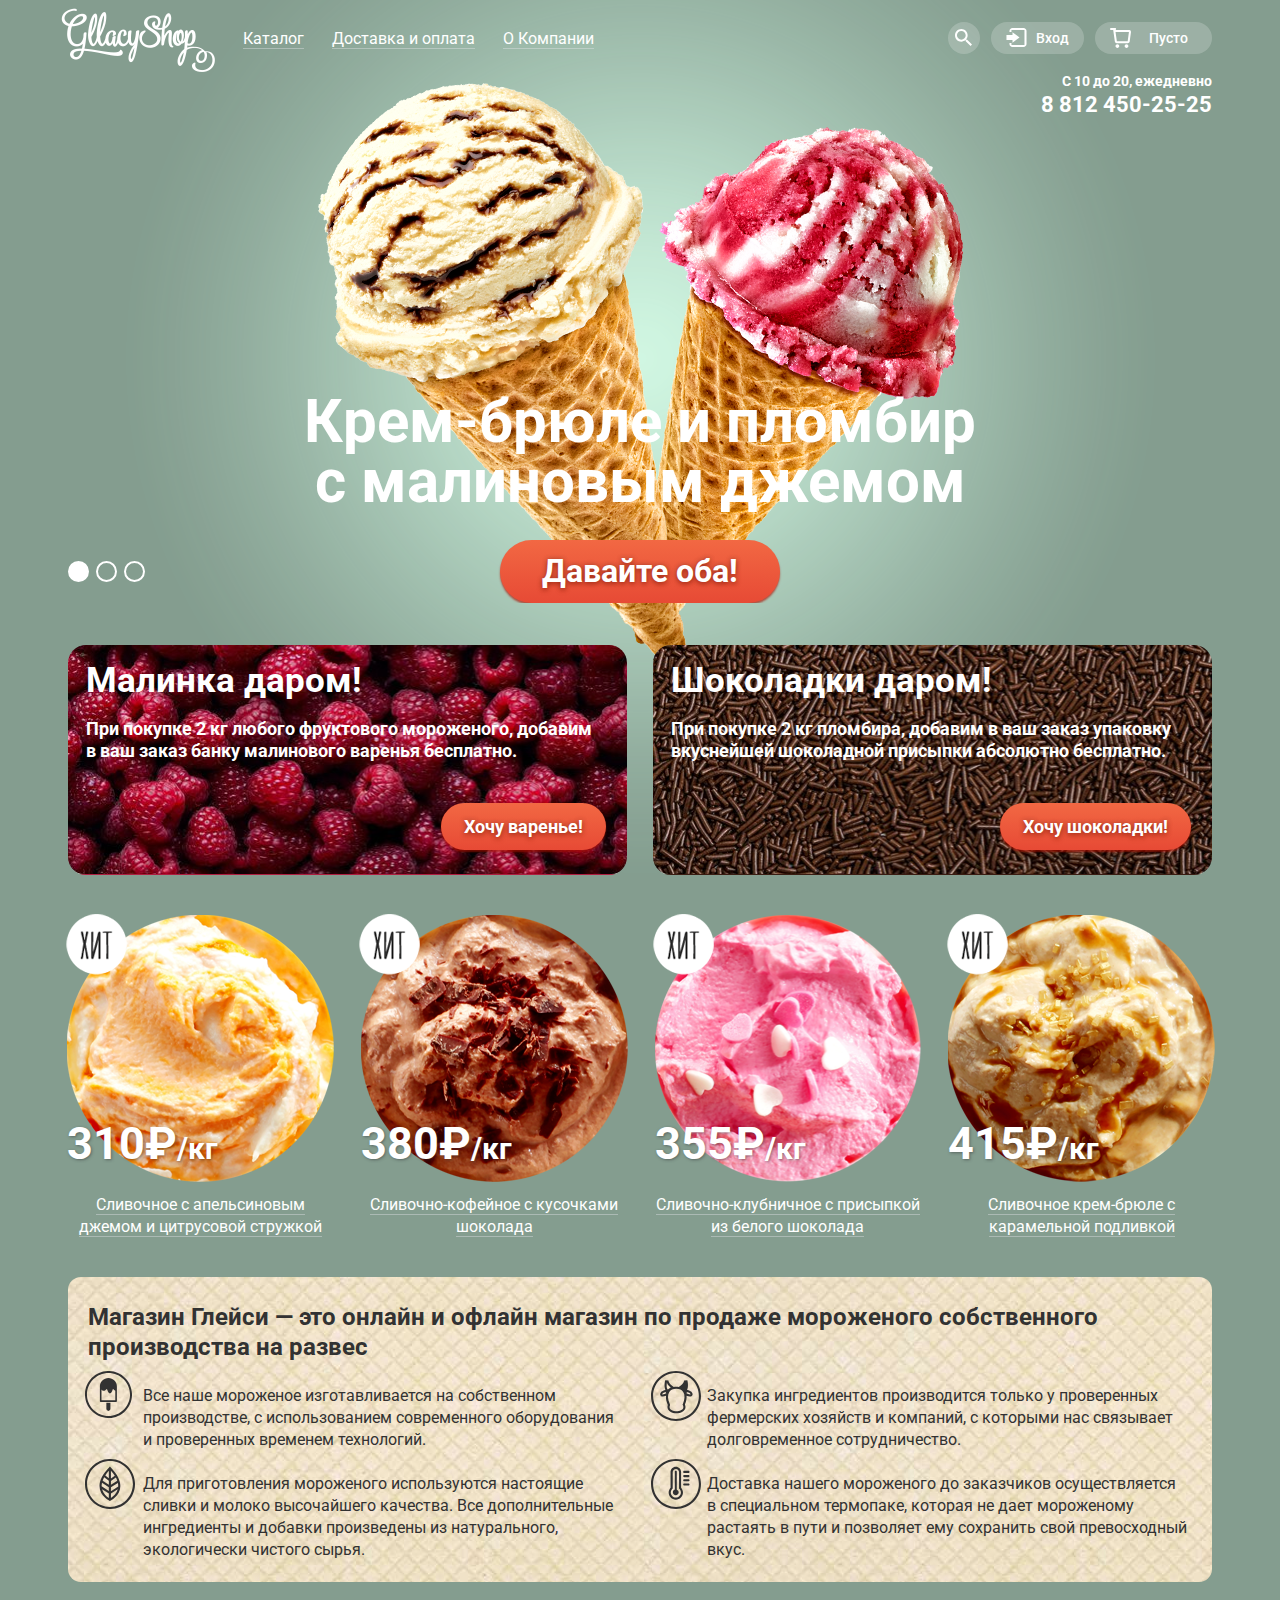
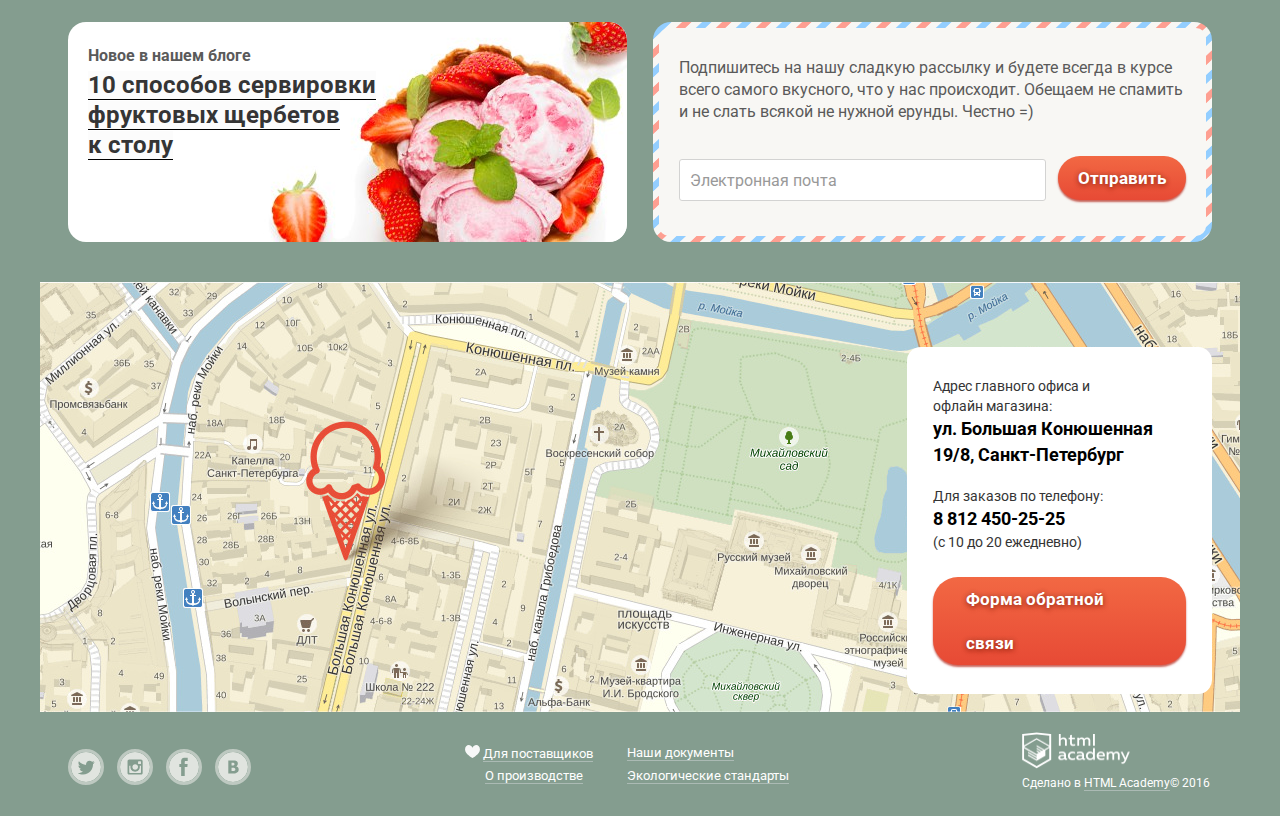
==== index.html @ 95754723 "commit1" ====
<!DOCTYPE html>

<html lang="ru">
  <head>
    <meta charset="utf-8">
    <title>Глейси: Главная</title>
    <link href="https://fonts.googleapis.com/css?family=Roboto:400,700,500&subset=latin,cyrillic" rel="stylesheet" type="text/css">
    <link href="css/normalize.css" rel="stylesheet">
    <link href="css/style.min.css" rel="stylesheet">
  </head>


  <body>

    <svg style="display: none;" width="0" height="0" version="1.1" xmlns="http://www.w3.org/2000/svg" xmlns:xlink="http://www.w3.org/1999/xlink">

      <defs>

        <symbol id="icon-search" viewBox="0 0 1024 1024">
          <title>icon-search</title>
          <path fill="currentColor" class="path1 fill-color3" d="M732.41 644.111h-46.512l-16.199-16.015c57.128-66.516 91.858-152.79 91.858-247.287 0-210.102-170.523-380.38-380.809-380.38-210.347 0-380.809 170.278-380.809 380.38 0 210.040 170.462 380.318 380.809 380.318 94.619 0 180.955-34.608 247.532-91.674l16.138 16.077v46.328l292.878 292.081 87.317-87.256-292.203-292.571zM380.748 644.111c-145.611 0-263.67-117.875-263.67-263.302 0-145.488 118.059-263.363 263.67-263.363s263.609 117.875 263.609 263.363c0 145.427-117.998 263.302-263.609 263.302z"></path>
        </symbol>

        <symbol id="icon-login" viewBox="0 0 1081 1024">
          <title>icon-login</title>
          <path fill="currentColor" class="path1 fill-color3" d="M919.39 1023.245h-596.022c-89.304 0-161.684-72.435-161.684-161.738v-53.086h107.789v107.789h700.632v-808.421h-700.632v106.119h-107.789v-51.739c0-89.304 72.381-161.684 161.684-161.684h596.022c89.304 0 161.684 72.381 161.684 161.684v699.338c0 89.304-72.381 161.738-161.684 161.738zM324.662 224.094l378.718 285.642-378.718 285.642v-147.833h-324.931v-275.618h324.931v-147.833z"></path>
        </symbol>

        <symbol id="icon-basket" viewBox="0 0 1071 1024">
          <title>icon-basket</title>
          <path fill="currentColor" class="path1 fill-color3" d="M1068.504 229.996l-62.523 462.797c-9.555 47.879-53.176 84.905-97.732 84.905h-564.994c-44.608 0-88.073-37.026-97.576-84.905l-76.285-534.2c-7.582-38.012-8.153-50.683-7.114-54.786h-110.35c-28.717 0-51.93-23.213-51.93-51.93 0-28.665 23.213-51.93 51.93-51.93h207.718c28.665 0 51.93 23.264 51.93 51.93 0 26.796-20.564 48.087-46.633 50.891h725.197c57.382 0 92.071 58.732 78.362 127.228zM281.355 204.966l68.184 467.367h554.193c-0.26 0-0.208-0.156 0.208-0.727l61.589-456.357c0 0 1.454-10.282 1.61-10.282h-685.782zM376.282 828.537c53.747 0 97.316 43.621 97.316 97.368s-43.569 97.316-97.316 97.316c-53.799 0-97.368-43.569-97.368-97.316s43.569-97.368 97.368-97.368zM843.648 828.537c53.747 0 97.316 43.621 97.316 97.368s-43.569 97.316-97.316 97.316c-53.799 0-97.368-43.569-97.368-97.316s43.569-97.368 97.368-97.368z"></path>
        </symbol>

        <symbol id="icon-basket-filled" viewBox="0 0 1512 1024">
          <title>icon-basket-filled</title>
          <path fill="currentColor" class="path1 fill-color1" d="M0 0h1511.024l-137.366 1024-1261.268-12.488-112.39-1011.512z"></path>
        </symbol>

        <symbol id="icon-icecream" viewBox="0 0 1024 1024">
          <title>icon-icecream</title>
          <path class="path1" d="M511.935 1024.238c-282.908 0-512.238-229.352-512.238-512.259s229.33-512.238 512.238-512.238c282.908 0 512.259 229.33 512.259 512.238s-229.352 512.259-512.259 512.259zM511.935 42.966c-258.615 0-469.013 210.398-469.013 469.013 0 258.637 210.398 469.034 469.013 469.034s469.034-210.398 469.034-469.034c0-258.615-210.419-469.013-469.034-469.013zM677.422 674.072h-335.685c-9.661 0-17.485-7.824-17.485-17.485v-317.25c0-49.514 19.257-96.068 54.269-131.058 35.012-35.012 81.544-54.291 131.058-54.291 49.493 0 96.046 19.278 131.058 54.291 34.991 34.991 54.269 81.544 54.269 131.058v317.25c0 9.661-7.824 17.485-17.485 17.485zM659.938 428.77c-13.702-4.625-22.304-14.178-29.069-21.699-7.997-8.861-11.908-12.816-20.445-12.859-0.497 0.303-2.961 1.988-6.678 9.229-3.739 7.262-7.197 17.031-10.547 26.497-4.409 12.427-8.969 25.265-15.064 35.617-9.185 15.518-20.943 23.385-34.991 23.385s-25.805-7.867-34.991-23.385c-6.095-10.352-10.655-23.19-15.064-35.617-3.35-9.466-6.808-19.235-10.547-26.497-3.717-7.219-6.16-8.926-6.678-9.229-8.537 0.043-12.449 3.998-20.424 12.859-9.293 10.309-22.002 24.444-46.575 24.444s-37.282-14.135-46.575-24.444c-1.102-1.232-2.118-2.334-3.069-3.372v235.403h300.716v-210.333zM553.863 824.538c0 24.465-19.819 44.284-44.284 44.284s-44.284-19.819-44.284-44.284v-133.219h88.568v133.219z"></path>
        </symbol>

        <symbol id="icon-thermometer" viewBox="0 0 1025 1024">
          <title>icon-thermometer</title>
          <path class="path1" d="M512.519 1024.238c-282.908 0-512.238-229.352-512.238-512.259s229.33-512.238 512.238-512.238c282.886 0 512.259 229.33 512.259 512.238s-229.373 512.259-512.259 512.259zM512.519 42.966c-258.615 0-469.013 210.398-469.013 469.013 0 258.637 210.398 469.034 469.013 469.034s469.034-210.398 469.034-469.034c0-258.615-210.419-469.013-469.034-469.013zM767.914 544.419h-86.45c-11.93 0-21.612-9.682-21.612-21.634 0-11.93 9.682-21.612 21.612-21.612h86.45c11.93 0 21.612 9.682 21.612 21.612 0 11.952-9.682 21.634-21.612 21.634zM767.914 457.947h-86.45c-11.93 0-21.612-9.661-21.612-21.612 0-11.93 9.682-21.612 21.612-21.612h86.45c11.93 0 21.612 9.682 21.612 21.612 0 11.952-9.682 21.612-21.612 21.612zM767.914 371.497h-86.45c-11.93 0-21.612-9.661-21.612-21.612 0-11.93 9.682-21.591 21.612-21.591h86.45c11.93 0 21.612 9.661 21.612 21.591 0 11.952-9.682 21.612-21.612 21.612zM767.914 285.047h-86.45c-11.93 0-21.612-9.661-21.612-21.591 0-11.952 9.682-21.634 21.612-21.634h86.45c11.93 0 21.612 9.682 21.612 21.634 0 11.93-9.682 21.591-21.612 21.591zM509.061 832.578c-81.047 0-147.462-65.68-147.462-146.403 0-34.969 17.765-70.932 39.378-99.482v-320.751c0-58.98 48.498-106.96 108.062-106.96 59.586 0 108.062 47.98 108.062 106.96v322.264c21.612 27.75 38.427 62.525 38.427 97.969 0 80.723-65.443 146.403-146.468 146.403zM574.871 605.885v-339.943c0-35.12-29.696-63.735-64.837-63.735s-64.837 28.615-64.837 63.735v338.56c-21.612 19.105-39.875 49.082-39.875 81.674 0 56.906 46.877 103.178 103.74 103.178 56.906 0 103.718-46.272 103.718-103.178 0-31.986-16.296-61.099-37.908-80.29zM507.591 743.081c-33.11 0-59.953-26.843-59.953-59.953 0-26.259 16.987-48.326 40.48-56.43v-363.781c0-11.325 9.185-20.51 20.51-20.51s20.51 9.185 20.51 20.51v364.408c22.434 8.688 38.405 30.322 38.405 55.803 0 33.11-26.843 59.953-59.953 59.953z"></path>
        </symbol>

        <symbol id="icon-leaf" viewBox="0 0 1024 1024">
          <title>icon-leaf</title>
          <path class="path1" d="M511.935 1024.238c-282.908 0-512.238-229.352-512.238-512.259s229.33-512.238 512.238-512.238c282.908 0 512.259 229.33 512.259 512.238s-229.352 512.259-512.259 512.259zM511.935 42.966c-258.615 0-469.013 210.398-469.013 469.013 0 258.637 210.398 469.034 469.013 469.034s469.034-210.398 469.034-469.034c0-258.615-210.419-469.013-469.034-469.013zM510.595 860.501c0 0-480.662-220.188 0-707.809 480.662 487.621 0 707.809 0 707.809zM488.075 241.347c-28.183 32.57-52.41 64.427-72.532 95.506l72.532 56.798v-152.303zM488.075 446.644l-95.095-73.029c-13.227 23.882-23.406 47.158-31.641 70.046l126.736 81.566v-78.583zM488.075 576.643l-139.444-89.757c-5.511 24.271-8.71 48.066-8.234 71.105l147.678 96.91v-78.259zM488.075 706.318l-138.687-89.281c23.903 89.541 93.301 149.688 138.687 180.162v-90.881zM531.3 239.25v160.278l78.453-56.149c-21.353-33.802-47.504-68.512-78.453-104.129zM631.668 380.553l-99.915 68.771-0.454 79.534 129.264-83.208c-7.543-21.288-17.009-42.966-28.896-65.097zM673.013 489.026l-141.259 89.951-0.454 79.556 148.997-95.268c0.994-24.011-1.686-48.823-7.283-74.239zM531.754 708.652l-0.454 90.016c44.759-29.544 114.676-88.979 139.703-178.627l-139.249 88.611z"></path>
        </symbol>

        <symbol id="icon-cow" viewBox="0 0 1025 1024">
          <title>icon-cow</title>
          <path class="path1" d="M845.243 501.129c9.229-13.962 10.482-31.381 3.501-47.85-17.571-41.323-77.654-59.283-102.659-65.097l-6.354-1.47c30.927-62.611 16.253-165.119 4.841-199.678l-66.091 5.49c-1.189 21.677-16.534 62.266-74.239 108.279l-36.568 25.179c-15.539-2.766-31.792-4.69-49.471-4.69-18.587 0-35.574 2.096-51.805 5.144l-34.256-23.622c-57.705-46.013-73.050-86.58-74.261-108.257l-66.069-5.49c-11.368 34.364-25.978 135.943 4.258 198.64l-2.075 0.475c-25.006 5.814-85.11 23.774-102.659 65.097-6.981 16.469-5.706 33.888 3.501 47.85 5.598 8.429 18.997 22.628 45.97 22.628 18.090 0 44.219-7.283 66.242-16.404-4.884 56.906 7.413 121.959 38.6 188.547-7.046 17.852-9.812 36.957-7.132 56.56 9.985 73.18 91.615 113.228 183.274 113.228s173.678-40.048 184.225-113.228c3.35-23.32-0.973-45.927-11.174-66.523 28.161-63.8 39.011-125.85 34.061-180.335 22.801 9.942 51.135 18.154 70.37 18.154 26.972 0 40.372-14.199 45.97-22.628zM303.439 430.305c2.55 12.125 3.199 14.696 10.223 24.919-14.696 12.125-93.733 40.523-82.884 14.956 10.871-25.546 72.661-39.875 72.661-39.875zM374.696 431.774c27.967-43.981 77.589-67.258 143.507-67.258 65.097 0 114.33 22.758 142.361 65.788 37.303 57.23 35.315 146.273-5.273 238.148l-8.17 18.522 8.991 18.154c6.721 13.529 9.099 27.405 7.132 41.172-7.543 52.324-78.626 76.162-141.454 76.162-62.655 0-133.327-23.731-140.438-75.838-1.578-11.541-0.065-23.277 4.495-34.818l6.873-17.355-7.932-16.879c-44.198-94.36-47.958-186.256-10.093-245.799zM808.956 470.18c10.871 25.568-68.166-2.831-82.884-14.977 7.046-10.223 7.694-12.773 10.244-24.919 0 0 61.769 14.329 72.64 39.897zM407.612 338.408c-29.609 12.168-51.567 35.553-65.486 42.533-27.859-29.588-23.968-103.913-15.237-150.92 3.026 54.853 80.723 108.387 80.723 108.387zM628.751 336.377c29.631 12.189 51.567 35.574 65.507 42.533 27.859-29.588 23.947-103.913 15.237-150.92-3.047 54.874-80.744 108.387-80.744 108.387zM512.519-0.259c-282.908 0-512.238 229.33-512.238 512.238s229.33 512.259 512.238 512.259c282.886 0 512.259-229.352 512.259-512.259s-229.373-512.238-512.259-512.238zM512.519 981.013c-258.615 0-469.013-210.398-469.013-469.034 0-258.615 210.398-469.013 469.013-469.013s469.034 210.398 469.034 469.013c0 258.637-210.419 469.034-469.034 469.034z"></path>
        </symbol>

        <symbol id="icon-arrow-right" viewBox="0 0 619 1024">
          <title>icon-arrow-right</title>
          <path fill="currentColor" class="path1" d="M514.394 617.841l-0.15-0.224-407.431 407.431-105.841-105.766 407.431-407.431-406.907-406.907 105.766-105.766 512.972 512.898-105.841 105.766z"></path>
        </symbol>

        <symbol id="icon-arrow-left" viewBox="0 0 618 1024">
          <title>icon-arrow-left</title>
          <path fill="currentColor" class="path1" d="M617.012 105.236l-406.54 406.54 406.017 406.017-105.535 105.535-511.776-511.776 105.535-105.535 0.224 0.149 406.54-406.465 105.535 105.535z"></path>
        </symbol>

        <symbol id="icon-vk" viewBox="0 0 1023 1024">
          <title>icon-vk</title>
          <path fill="currentColor" class="path1 fill-color2" d="M511.087 1023.381c-282.521 0-511.576-229.023-511.576-511.544 0-282.554 229.055-511.576 511.576-511.576s511.544 229.023 511.544 511.576c0 282.521-229.023 511.544-511.544 511.544zM680.939 523.476c-16.431-17.8-38.404-29.504-65.724-35.274v-2.347c19.006-8.020 33.938-20.408 44.696-37.296 10.856-16.855 16.268-36.057 16.268-57.704 0-18.713-3.977-35.177-11.802-49.488-7.824-14.214-19.724-25.722-35.568-34.264-14.638-7.922-30.352-13.106-47.141-15.518-16.757-2.543-41.469-3.749-73.972-3.749h-156.583v443.244h177.415c30.775 0 56.074-2.771 75.993-8.346 20.050-5.607 38.339-14.866 54.965-27.939 14.149-10.987 25.331-24.679 33.644-41.338 8.346-16.724 12.519-36.089 12.519-58.16 0-30.091-8.248-54.020-24.712-71.82zM561.847 641.165c-11.476 4.955-22.853 7.596-33.905 7.987-11.117 0.424-31.134 0.619-60.084 0.619h-5.999v-110.974h20.539c19.821 0 35.666 0.098 47.467 0.424 11.769 0.261 21.093 1.695 27.809 4.369 11.084 3.945 19.43 9.748 25.005 17.572 5.607 7.726 8.313 18.387 8.313 32.112 0 10.661-2.315 20.245-6.977 28.656-4.695 8.444-11.997 14.801-22.169 19.235zM539.613 456.089c-8.15 3.749-16.072 5.803-23.668 6.194-7.661 0.424-21.060 0.619-40.067 0.619h-14.018v-93.793h7.726c19.821 0 34.753 0.098 44.826 0.391 10.041 0.326 18.68 2.021 25.983 5.314 7.857 3.325 13.529 8.835 17.181 16.333 3.684 7.531 5.51 14.866 5.51 22.071 0 9.65-1.76 18.191-5.118 25.624-3.325 7.27-9.52 13.073-18.354 17.246z"></path>
        </symbol>

        <symbol id="icon-twitter" viewBox="0 0 1023 1024">
          <title>icon-twitter</title>
          <path fill="currentColor" class="path1 fill-color2" d="M511.25 1023.641c-282.611 0-511.706-229.128-511.706-511.739s229.096-511.739 511.706-511.739c282.644 0 511.739 229.128 511.739 511.739s-229.096 511.739-511.739 511.739zM793.241 305.7c-22.926 13.632-48.363 23.513-75.43 28.829-21.654-23.089-52.537-37.503-86.681-37.503-65.614 0-118.804 53.189-118.804 118.771 0 9.294 1.076 18.36 3.098 27.068-98.715-4.957-186.244-52.244-244.847-124.119-10.207 17.545-16.077 37.96-16.077 59.744 0 41.188 20.969 77.55 52.863 98.845-19.469-0.62-37.797-5.968-53.809-14.838 0 0.489 0 0.978 0 1.5 0 57.527 40.927 105.531 95.258 116.456-9.946 2.707-20.447 4.142-31.274 4.142-7.664 0-15.099-0.717-22.371-2.12 15.132 47.221 58.994 81.561 110.977 82.474-40.666 31.894-91.866 50.874-147.534 50.874-9.588 0-19.045-0.554-28.307-1.663 52.537 33.72 114.988 53.352 182.070 53.352 218.464 0 337.953-180.994 337.953-337.953 0-5.153-0.13-10.273-0.359-15.36 23.219-16.73 43.341-37.666 59.288-61.473-21.295 9.425-44.189 15.817-68.223 18.686 24.524-14.675 43.341-37.992 52.211-65.712z"></path>
        </symbol>

        <symbol id="icon-inst" viewBox="0 0 1023 1024">
          <title>icon-inst</title>
          <path fill="currentColor" class="path1 fill-color2" d="M511.087 1023.381c-282.521 0-511.544-229.023-511.544-511.544 0-282.554 229.023-511.576 511.544-511.576 282.554 0 511.576 229.023 511.576 511.576 0 282.521-229.023 511.544-511.576 511.544zM772.45 311.732c0-31.395-25.494-56.889-56.889-56.889h-401.906c-31.395 0-56.889 25.494-56.889 56.889v401.352c0 31.427 25.461 56.889 56.889 56.889h401.906c31.395 0 56.889-25.461 56.889-56.889v-401.352zM696.75 413.48h-60.768c-11.019 0-19.952-8.933-19.952-19.919v-60.801c0-11.019 8.933-19.919 19.952-19.919h60.768c11.019 0 19.952 8.9 19.952 19.919v60.801c0 10.987-8.933 19.919-19.952 19.919zM515.423 606.022c-51.118 0-92.522-41.436-92.522-92.554s41.403-92.522 92.522-92.522c51.118 0 99.955 37.296 99.955 92.522 0 55.194-48.836 92.554-99.955 92.554zM515.391 674.060c88.61 0 160.463-71.82 160.463-160.43 0-13.921-1.793-27.483-5.118-40.36 28.787 0.065 44.957 0 44.957 0v221.231c0 10.987-8.9 19.919-19.919 19.919h-360.731c-11.019 0-19.952-8.933-19.952-19.919v-221.231c0 0 9.128 0 44.989 0-3.325 12.91-5.118 26.439-5.118 40.36 0 88.61 71.82 160.43 160.43 160.43z"></path>
        </symbol>

        <symbol id="icon-fb" viewBox="0 0 1023 1024">
          <title>icon-fb</title>
          <path fill="currentColor" class="path1 fill-color2" d="M511.087 1023.381c-282.554 0-511.576-229.023-511.576-511.544 0-282.554 229.023-511.576 511.576-511.576 282.521 0 511.544 229.023 511.544 511.576 0 282.521-229.023 511.544-511.544 511.544zM638.525 198.084h-91.022c-107.388 0-133.078 50.401-133.078 141.587v71.657h-61.583v100.705h61.583v302.929h121.863v-302.929h89.425l9.291-100.705h-98.716l0.163-60.508c0-29.145 2.771-40.947 44.566-40.947h57.508v-111.789z"></path>
        </symbol>

        <symbol id="icon-heart" viewBox="0 0 1178 1024">
          <title>icon-heart</title>
          <path fill="#f7f8f8" class="path1 fill-color1" d="M590.458 1023.434v1.537c0 0-1.294-0.647-1.537-0.728-0.243 0.081-1.537 0.728-1.537 0.728v-1.537c-32.273-16.258-586.171-300.487-586.171-663.659 0-412.593 439.77-479.080 587.708-142.681 147.857-336.399 587.708-269.912 587.708 142.681 0 363.172-553.898 647.401-586.171 663.659z"></path>
        </symbol>

      </defs>

    </svg>

    
    <!-- slider toggles -->
    <input class="toggle toggle--1" type="radio" id="toggle--1" name="toggle" checked>
    <input class="toggle toggle--2" type="radio" id="toggle--2" name="toggle">
    <input class="toggle toggle--3" type="radio" id="toggle--3" name="toggle">


    <div class="index-background">
      
      <!-- begin header -->
      <div class="main-header__wrap">
        
        <header class="main-header">

          <div class="main-header__logo">
            <img class="main-header__img" src="img/logo/logo-gllacy.png" alt="Глейси магазин мороженого" width="154" height="64">
          </div>



          <nav class="main-nav">

            <ul class="main-nav__menu">

              <li class="main-nav__item  main-nav__item--dropdown">
                <a href="catalog.html">Каталог</a>

                <div class="sub-menu">
                  <ul>
                    <li class="sub-menu__item">
                      <a href="#">Новинки</a>
                    </li><!--
                 --><li class="sub-menu__item">
                      <a href="catalog.html">Сливочное</a>
                    </li><!--
                 --><li class="sub-menu__item">
                      <a href="#">Щербеты</a>
                    </li><!--
                 --><li class="sub-menu__item">
                      <a href="#">Фруктовый лед</a>
                    </li><!--
                 --><li class="sub-menu__item">
                      <a href="#">Мелорин</a>
                    </li>
                  </ul>
                </div>
              </li><!--
           --><li class="main-nav__item">
                <a href="#">Доставка и оплата</a>
              </li><!--
           --><li class="main-nav__item">
                <a href="#">О Компании</a>
              </li>
            </ul>
          </nav>


          <!-- begin user-block -->
          <div class="user-block">
            
            <!-- search -->
            <div class="user-block__element">

              <a href="#" class="user-block__btn  user-block__btn--search">
                <svg class="user-block__btn--icon" width="17" height="17"><use xmlns:xlink="http://www.w3.org/1999/xlink" xlink:href="#icon-search"></use></svg>
              </a> 
              
              <!-- search popup -->
              <div class="user-block__popup  user-block__popup--search">
                <form action="#" method="get">
                  <input  class="search__text-field textarea"  type="search"  name="search"  value=""  id="search">
                  <div class="placeholder">
                    <label for="search" class="form-hint">Что ищем?</label>
                  </div>
                </form>
              </div>

            </div>


            <!-- login -->
            <div class="user-block__element">

              <a href="#" class="user-block__btn  user-block__btn--login">
                <svg class="user-block__btn--icon" width="21" height="19"><use xmlns:xlink="http://www.w3.org/1999/xlink" xlink:href="#icon-login"></use></svg>
                Вход
              </a>
              
              <!-- login popup -->
              <div class="user-block__popup  user-block__popup--login">
                <form action="#" method="get">
                  <input class="textarea"  type="email"  name="email"  pattern="[a-z0-9._%+-]+@[a-z0-9.-]+\.[a-z]{2,4}$"  id="login__e-mail" required>
                  <div class="placeholder">
                    <label for="login__e-mail" class="form-hint">Электронная почта</label>
                  </div>

                  <input class="textarea"  type="password"  name="password"  id="login__password" required >
                  <div class="placeholder">
                    <label for="login__password" class="form-hint">Пароль</label>
                  </div>

                  <input  class="btn--red  login__btn"  type="submit"  name="submit"  value="Войти">
                </form>

                <div class="login__support">
                  <a href="#">Забыли пароль?</a>
                  <a href="#">Новая регистрация</a>
                </div>
              </div>

            </div>


            <!-- basket -->
            <div class="user-block__element">

              <a href="#" class="user-block__btn  user-block__btn--basket">
                <svg class="user-block__btn--icon" width="21" height="20"><use xmlns:xlink="http://www.w3.org/1999/xlink" xlink:href="#icon-basket"></use></svg>
                <svg class="user-block__btn--icon" width="15" height="9"><use xmlns:xlink="http://www.w3.org/1999/xlink" xlink:href="#icon-basket-filled"></use></svg>
                Пусто
              </a>
              
              <!-- basket popup -->
              <div class="user-block__popup  user-block__popup--basket">

                <table class="basket__table">

                  <tr class="basket__row">

                    <td class="basket__cell">
                      <button class="basket__btn--delete"></button>
                    </td>

                    <td class="basket__cell">
                      <img src="img/content/miniature-icecream-orange_jam.png" alt="Сливочное мороженое с апельсиновым джемомй" width="33" height="33">
                    </td>

                    <td class="basket__cell">Пломбир с&nbsp;апельсиновым джемом</td>

                    <td class="basket__cell">
                      <b class="basket--bold">1,5 кг</b> x 200 руб.
                    </td>

                    <td class="basket__cell">300 руб.</td>

                  </tr>



                  <tr class="basket__row">

                    <td class="basket__cell">
                      <button class="basket__btn--delete"></button>
                    </td>

                    <td class="basket__cell">
                      <img src="img/content/miniature-icecream-strawb_choc.png" alt="Сливочно-клубничное мороженое" width="33" height="33">
                    </td>

                    <td class="basket__cell">Клубничный пломбир с&nbsp;присыпкой из&nbsp;белого шоколада</td>

                    <td class="basket__cell">
                      <b class="basket--bold">1,5 кг</b> x 300 руб.
                    </td>

                    <td class="basket__cell">450 руб.</td>

                  </tr>

                </table>
                  

                <p class="basket__summary"><b>Итого: 750 руб.</b></p> 
                <a class="btn--red  basket__btn" href="#">Оформить заказ</a>

              </div>

            </div>   

          </div>
          <!-- end user-block -->

          
          <!-- header contacts -->
          <div class="main-header__contacts">
            <p class="main-header__hours">C 10 до 20, ежедневно</p>
            <a href="tel:+78124502525">8 812 450-25-25</a>
          </div> 

        </header>

      </div>
      <!-- end header -->
        
        

      <!-- begin slider -->
      <div class="slider__wrap">

        <section class="slider">

          <!-- slides -->
          <div class="slider__item  slider__item--1  slider__item--active">
            <div class="slider__text">
              <h1 class="slider__title">Крем-брюле и пломбир с малиновым джемом</h1>
              <a href="#" class="slider__btn btn--red">Давайте оба!</a>
            </div>
          </div>

          <div class="slider__item  slider__item--2">
            <div class="slider__text">
              <h1 class="slider__title">Шоколадный пломбир и лимонный сорбет</h1>
              <a href="#" class="slider__btn btn--red">Давайте оба!</a>
            </div>
          </div>

          <div class="slider__item  slider__item--3">
            <div class="slider__text">
              <h1 class="slider__title">Пломбир с помадкой и клубничный щербет</h1>
              <a href="#" class="slider__btn btn--red">Давайте оба!</a>
            </div>
          </div>
            
          <!-- slider controls -->
          <div class="slider__controls--wrap">
            <label class="slider__control slider__control--1"  for="toggle--1"></label>
            <label class="slider__control slider__control--2"  for="toggle--2"></label>
            <label class="slider__control slider__control--3"  for="toggle--3"></label>
          </div>  

        </section>

      </div>
      <!-- end slider -->
        
      
      <!-- begin main -->
      <main class="main-index">
        
        <!-- begin bunners -->
        <div class="bunners__wrap">

          <div class="bunners">

            <div class="bunner  bunner__left  bunner-raspberry">
              <h2 class="bunner__title">Малинка даром!</h2>
              <p class="bunner__text">
                                        При покупке 2&nbsp;кг любого фруктового мороженого, добавим в&nbsp;ваш заказ банку малинового варенья бесплатно.</p>
              <a href="" class="bunner__btn  btn--red">Хочу варенье!</a>
            </div>


            <div class="bunner  bunner__right  bunner-choco">
              <h2 class="bunner__title">Шоколадки даром!</h2>
              <p class="bunner__text">
                                        При покупке 2&nbsp;кг пломбира, добавим в&nbsp;ваш заказ упаковку вкуснейшей шоколадной присыпки абсолютно бесплатно.</p>
              <a href="" class="bunner__btn  btn--red">Хочу шоколадки!</a>
            </div>

          </div>

        </div>
        <!-- end bunners -->
          


        <!-- begin popular -->
        <div class="popular__wrap">

          <div class="popular">

            <article class="catalog-item">

              <div class="catalog-item__inner">
                <img class="catalog-item__img" src="img/content/icecream_orange-jam_267x267.png" alt="Сливочное мороженое с апельсиновым джемом"  width="267"  height="267">
                <div class="catalog-item__price">310&#8381;<span>/кг</span></div>
              </div>
                
              <a href="#" class="catalog-item__link">
                <h4 class="catalog-item__title">
                  <span class="catalog-item__title--inner">Сливочное с апельсиновым джемом и цитрусовой стружкой</span>
                </h4>
              </a>
                
              <div class="catalog-item__btn">
                <a href="#" class="btn--red">Быстрый просмотр</a>
              </div> 

            </article>


            <article class="catalog-item">

              <div class="catalog-item__inner">
                <img class="catalog-item__img" src="img/content/icecream_coffee-choclate_267x267.png" alt="Сливочно-кофейное мороженое"  width="267"  height="267">
              <div class="catalog-item__price">380&#8381;<span>/кг</span></div>
              </div>
                
              <a href="#" class="catalog-item__link">
                <h4 class="catalog-item__title">
                  <span class="catalog-item__title--inner">Сливочно-кофейное с кусочками шоколада</span>
                </h4>
              </a>
                
              <div class="catalog-item__btn">
                <a href="#" class="btn--red">Быстрый просмотр</a>
              </div> 

            </article>


            <article class="catalog-item">

              <div class="catalog-item__inner">
                <img class="catalog-item__img" src="img/content/icecream_strawberry-white-choclate_267x267.png" alt="Сливочно-клубничное мороженое"  width="267"  height="267">
                  <div class="catalog-item__price">355&#8381;<span>/кг</span></div>
              </div>
                
              <a href="#" class="catalog-item__link">
                <h4 class="catalog-item__title">
                  <span class="catalog-item__title--inner">Сливочно-клубничное с присыпкой из белого шоколада</span>
                </h4>
              </a>
                
              <div class="catalog-item__btn">
                <a href="#" class="btn--red">Быстрый просмотр</a>
              </div> 

            </article>


            <article class="catalog-item">

              <div class="catalog-item__inner">
                <img class="catalog-item__img" src="img/content/icecream_creme-brulee-caramel_267x267.png" alt="Сливочное крем-брюле"  width="267"  height="267">
                <div class="catalog-item__price">415&#8381;<span>/кг</span></div>
              </div>
                
              <a href="#" class="catalog-item__link">
                <h4 class="catalog-item__title">
                  <span class="catalog-item__title--inner">Сливочное крем-брюле с карамельной подливкой</span>
                </h4>
              </a>
                
              <div class="catalog-item__btn">
                <a href="#" class="btn--red">Быстрый просмотр</a>
              </div> 

            </article>

          </div>

        </div>
        <!-- end popular --> 



        <!-- begin features -->
        <div class="features__wrap">

          <div class="features">

            <div class="features__inner">
                
              <h3 class="features__title">
                                          Магазин Глейси&nbsp;&mdash; это онлайн и&nbsp;офлайн магазин 
                                          по&nbsp;продаже мороженого собственного производства на&nbsp;развес
              </h3>


              <div class="features__item">
                  <svg class="features__icon" width="47" height="47"><use xmlns:xlink="http://www.w3.org/1999/xlink" xlink:href="#icon-icecream"></use></svg>
                  <p class="features__text">
                                            Все наше мороженое изготавливается 
                                            на&nbsp;собственном производстве, 
                                            с&nbsp;использованием современного оборудования и&nbsp;проверенных временем технологий.
                  </p>
              </div>
              

              <div class="features__item">
                  <svg class="features__icon" width="50" height="50"><use xmlns:xlink="http://www.w3.org/1999/xlink" xlink:href="#icon-cow"></use></svg>
                  <p class="features__text">
                                            Закупка ингредиентов производится только у&nbsp;проверенных фермерских хозяйств и&nbsp;компаний, 
                                            с&nbsp;которыми нас связывает долговременное сотрудничество.
                  </p>
              </div>


              <div class="features__item">
                  <svg class="features__icon" width="50" height="50"><use xmlns:xlink="http://www.w3.org/1999/xlink" xlink:href="#icon-leaf"></use></svg>
                  <p class="features__text">
                                            Для приготовления мороженого используются настоящие сливки и&nbsp;молоко высочайшего 
                                            качества. Все дополнительные ингредиенты и добавки произведены из&nbsp;натурального, экологически чистого сырья.
                  </p>
              </div>
              

              <div class="features__item">
                  <svg class="features__icon" width="50" height="50"><use xmlns:xlink="http://www.w3.org/1999/xlink" xlink:href="#icon-thermometer"></use></svg>
                  <p class="features__text">
                                            Доставка нашего мороженого до&nbsp;заказчиков осуществляется в&nbsp;специальном термопаке, 
                                            которая не&nbsp;дает мороженому растаять в&nbsp;пути и&nbsp;позволяет ему сохранить свой превосходный вкус.
                  </p>
              </div>

            </div>

          </div>

        </div>
        <!-- end features -->



        <!-- begin bunners -->
        <div class="bunners__wrap">
          
          <div class="bunners">

            <div class="bunner  bunner__left  bunner-blog">

              <div class="bunner-blog__inner">
                <p class="bunner-blog__descript">Новое в нашем блоге</p>
                
                  <h5 class="bunner-blog__title">
                    <a href="#">10&nbsp;способов сервировки фруктовых щербетов к&nbsp;столу</a>
                  </h5>
              </div>

              <img class="bunner-blog__img" src="img/background/bg-strawberry.jpg" alt="Cервировка фруктовых щербетов" width="420" height="220">

            </div>


            <div class="bunner  bunner__right  bunner-subscript">

              <div class="bunner-subscript__inner">
                <p>
                                    Подпишитесь на&nbsp;нашу сладкую рассылку и&nbsp;будете всегда в&nbsp;курсе всего самого вкусного, что у&nbsp;нас происходит. Обещаем не&nbsp;спамить 
                                    и&nbsp;не&nbsp;слать всякой не&nbsp;нужной ерунды. Честно =)</p>

                <div class="bunner-subscript__form">
                  <form action="#" method="post">
                    <input class="bunner-subscript__btn btn--red" type="submit" value="Отправить">
                    <div class="bunner-subscript__email--wrap">
                      <input class="bunner-subscript__email textarea" type="email" id="bunner-subscript__email">
                      <div class="placeholder">
                        <label for="bunner-subscript__email" class="form-hint">Электронная почта</label>
                      </div>
                    </div>
                  </form> 
                </div>
                
              </div>

            </div>

          </div>

        </div>
        <!-- end bunners -->



        <!-- begin contacts -->
        <div class="map" id="yandex-map">

          <div class="contacts">

            <div class="adress-block">

              <p class="adress-block__item">        Адрес главного офиса и <br>
                                                    офлайн магазина: <br>
                <b class="adress-block__item--bold">ул. Большая Конюшенная 
                                                    19/8, Санкт-Петербург</b>
              </p>
                
              <p class="adress-block__item">        Для заказов по телефону:<br>
                  <b class="adress-block__item--bold">
                      <a href="tel:+78124502525">   8 812 450-25-25</a>
                  </b> <br>
                                                    (с 10 до 20 ежедневно)
              </p>

              <a class="adress-block__btn  btn--red" href="feedback.html" target="_blank">Форма обратной связи</a>

            </div>

          </div>

        </div>
        <!-- end contacts -->
  
      </main>
      <!-- end main -->


      <!-- begin footer -->
      <div class="main-footer__wrap">
        
        <footer class="main-footer  clearfix">

          <div class="main-footer__social main-footer__social--index">
            <a href="#"  class="social__link" title="Мы в Twitter">
              <svg class="social__icon" width="30" height="30"><use xmlns:xlink="http://www.w3.org/1999/xlink" xlink:href="#icon-twitter"></use></svg>
            </a>
            <a href="#"  class="social__link" title="Мы в Instagram">Instagram
              <svg class="social__icon" width="30" height="30"><use xmlns:xlink="http://www.w3.org/1999/xlink" xlink:href="#icon-inst"></use></svg>
            </a>
            <a href="#"  class="social__link" title="Мы на Facebook">Facebook
              <svg class="social__icon" width="30" height="30"><use xmlns:xlink="http://www.w3.org/1999/xlink" xlink:href="#icon-fb"></use></svg>
            </a>
            <a href="#"  class="social__link" title="Мы в VK">
              <svg class="social__icon" width="30" height="30"><use xmlns:xlink="http://www.w3.org/1999/xlink" xlink:href="#icon-vk"></use></svg>
            </a>
          </div>


          <div class="main-footer__info main-footer__info--index">
            <ul>
              <li>
                <svg class="main-footer__info-icon" width="15" height="13"><use xmlns:xlink="http://www.w3.org/1999/xlink" xlink:href="#icon-heart"></use></svg>

                <a href="#">Для поставщиков</a>
              </li><!--
           --><li>
                <a href="#">Наши документы</a>
              </li><!--
           --><li>
                <a href="#">О производстве</a>
              </li><!--
           --><li>
                <a href="#">Экологические стандарты</a>
              </li>
            </ul>
          </div>


          <div class="main-footer__copyright">

            <a href="https://htmlacademy.ru"  class="copyright__logo" target="_blank">
              <img class="copyright__img" src="img/logo/logo-htmlacademy.png" alt="HTML academy" width="108" height="37">
            </a>

            <p class="copyright__text">Сделано в <a class="copyright__link" href="https://htmlacademy.ru" target="_blank">HTML Academy</a>&copy; 2016</p>

          </div>

        </footer>

      </div>
      <!-- end footer -->

    </div>
      
    
    <!-- begin feedback-form -->
    <div class="feedback-form">

      <div class="feedback-form__inner">

        <h5 class="feedback-form__title">Мы обязательно вам ответим!</h5>

        <button class="feedback-form__btn--close"></button>

        <form action="mailto:admin@glassy.ru" method="post">
          <input class="textarea" type="text" name="name" value="" id="feedback-form__name">
          <div class="placeholder">
            <label for="feedback-form__name" class="form-hint">Как вас зовут?</label>
          </div>

          <input class="textarea" type="email" name="email" value=""  id="feedback-form__email">
          <div class="placeholder">
            <label for="feedback-form__email" class="form-hint">Ваша почта для ответа?</label>
          </div>

          <textarea class="textarea big" cols="30" rows="5" name="text" id="feedback-form__text"></textarea>
          <div class="placeholder big-area">
            <label for="feedback-form__text" class="form-hint">Напишите что-нибудь...</label>
          </div>

          <button class="feedback-form__btn  btn--red" type="submit">Отправить</button>
        </form>

      </div>

    </div>
    <!-- end feedback-form -->
    
    <script src="js/script.min.js"></script>
    <script type="text/javascript" charset="utf-8" src="https://api-maps.yandex.ru/services/constructor/1.0/js/?sid=ON5h-TjftL0PH4Al54mWabH_V998vWcS&&height=430&id=yandex-map&lang=ru_RU&sourceType=constructor"></script>
    
  </body>

</html>
---- css/style.min.css ----
@charset "UTF-8";body{width:100%;margin:0;padding:0;background-color:#849d8f;color:#fff;font-family:Roboto,Arial,Helvetica,sans-serif;font-size:16px;line-height:22px}.bunners__wrap,.catalog,.catalog-header__wrap,.contacts,.features__wrap,.main-footer__wrap,.main-header__wrap,.pagination__wrap,.popular__wrap,.search-options__wrap,.slider__wrap{max-width:1200px;min-width:900px;margin:0 auto}.bunners,.catalog-header,.contacts,.main-footer,.main-header,.pagination,.search-options,.slider{padding:0 2.3%}.main-feedback{height:77vh}h1,h2,h3{color:#fff;font-family:Roboto,Arial,Helvetica,sans-serif;font-size:60px;font-weight:700;line-height:72px}h2,h3{font-size:35px;line-height:41px}h3{color:#323;font-size:24px;line-height:30px}@-webkit-keyframes bounce{0%{-webkit-transform:translateX(-200px);transform:translateX(-200px)}50%{-webkit-transform:translateX(50px);transform:translateX(50px)}75%{-webkit-transform:translateX(-5px);transform:translateX(-5px)}80%,to{-webkit-transform:translateX(0);transform:translateX(0)}90%{-webkit-transform:translateX(5px);transform:translateX(5px)}}@keyframes bounce{0%{-webkit-transform:translateX(-200px);transform:translateX(-200px)}50%{-webkit-transform:translateX(50px);transform:translateX(50px)}75%{-webkit-transform:translateX(-5px);transform:translateX(-5px)}80%,to{-webkit-transform:translateX(0);transform:translateX(0)}90%{-webkit-transform:translateX(5px);transform:translateX(5px)}}@-webkit-keyframes shake{0%,to{-webkit-transform:translateX(0);transform:translateX(0)}10%,30%,50%,70%,90%{-webkit-transform:translateX(-10px);transform:translateX(-10px)}20%,40%,60%,80%{-webkit-transform:translateX(10px);transform:translateX(10px)}}@keyframes shake{0%,to{-webkit-transform:translateX(0);transform:translateX(0)}10%,30%,50%,70%,90%{-webkit-transform:translateX(-10px);transform:translateX(-10px)}20%,40%,60%,80%{-webkit-transform:translateX(10px);transform:translateX(10px)}}.slider{z-index:1}.sub-menu,.user-block__popup{z-index:10}.bunner-blog__img{z-index:2}.bunner-blog__inner{z-index:3}.catalog-item__btn{z-index:20}.popular .catalog-item::before{z-index:6}.adress-block{z-index:1}.feedback-form{z-index:100}.catalog-background{min-width:120vh;background-image:-webkit-linear-gradient(#9db1a5,#849d8f);background-image:linear-gradient(#9db1a5,#849d8f)}.btn--red,.btn--red:active,.btn--red:hover{text-shadow:0 2px 5px rgba(160,32,11,.76),0 0 5px rgba(61,61,46,.34)}.btn--red{display:block;padding:0;border:0 none;outline:0 none;background-color:#f26843;background-image:-webkit-linear-gradient(#f26843,#e74a35);background-image:linear-gradient(#f26843,#e74a35);color:inherit;text-decoration:none;border-radius:25px;box-shadow:0 2px 2px 0 rgba(172,16,0,.64);font-family:Roboto,Arial,Helvetica,sans-serif;font-size:18px;line-height:22px;font-weight:700}.btn--red:active,.btn--red:hover{background:#f26843}.btn--red:hover{background-image:-webkit-linear-gradient(#f58669,#ec6f5e);background-image:linear-gradient(#f58669,#ec6f5e);box-shadow:0 2px 2px 0 #ac1000}.btn--red:active{background-image:-webkit-linear-gradient(#d84732,#e1603e);background-image:linear-gradient(#d84732,#e1603e);box-shadow:inset 0 2px 2px 0 #942718}.textarea{width:100%;height:42px;box-sizing:border-box;margin-top:10px;margin-bottom:10px;padding:13px;border-radius:5px;border:1px solid #d3d3d2;color:#353535;font-size:16px;line-height:24px;font-weight:700;font-family:Roboto,Arial,Helvetica,sans-serif}.textarea:hover{border:1px solid #c7c6c5;box-shadow:inset 0 0 0 1px #c7c6c5}.textarea:focus+.placeholder .form-hint{top:-72px;font-size:11px;line-height:24px;color:#5b9ddf}.placeholder{position:relative}.form-hint{position:absolute;left:15px;top:-42px;font-size:14px;line-height:24px;color:#999;-webkit-transition:.2s ease all;transition:.2s ease all}.lostfocus{top:-72px;font-size:11px;line-height:24px;color:#9a9a9a}.big-area .form-hint{top:-160px}.big:focus+.placeholder .form-hint{top:-192px}.big-area .lostfocus{top:-192px}.main-header{position:relative;min-height:115px;margin-top:-14px}.main-header::after{content:"";display:table;clear:both}.main-header__logo{float:left;width:154px;margin-left:-7px;padding-top:8px}.main-header__img{color:#fff}.main-header__contacts{width:200px;margin-left:auto;text-align:right}.main-header__contacts a{color:inherit;text-decoration:none;font-size:22px;font-weight:700;line-height:28px}.main-header__hours{margin-bottom:0;font-size:14px;line-height:20px;font-weight:700}.main-nav{position:absolute;left:154px;right:270px}.main-nav__menu{padding-top:22px;margin-left:35px;margin-top:0;margin-bottom:0;padding-left:0;list-style:none}.main-nav__item{display:inline-block;vertical-align:top;padding:0 14px;line-height:33px}.main-nav__item a{border-bottom:1px solid rgba(230,230,235,.4);color:inherit;text-decoration:none}.main-nav__item:active,.main-nav__item:hover{background:#f7f6f3;color:#000;font-weight:700;border-radius:20px}.main-nav__item--current a,.main-nav__item:active a,.main-nav__item:hover a{border-bottom:0}.main-nav__item:active{box-shadow:inset 0 2px 1px 0 #696969}.main-nav__item--current{background:#d07058;border-radius:20px;font-weight:700}.main-nav__item--dropdown{position:relative;margin-bottom:10px}.main-nav__item--dropdown:hover>.sub-menu,.user-block__btn--search:hover .user-block__popup--search{display:block}.sub-menu{display:none;position:absolute;top:37px;left:-7px;min-width:143px;background:#f8f7f4;color:#343434;box-shadow:0 20px 20px 0 rgba(0,0,0,.4);border-radius:5px;font-size:14px;line-height:20px;font-weight:400}.sub-menu ul{margin-top:0;margin-bottom:0;padding-left:0;list-style:none}.sub-menu__item a{display:block;margin:0 8px;padding-left:12px;padding-top:6px;padding-bottom:6px;border-bottom:0}.sub-menu__item:hover{background:#fbded7}.sub-menu__item:active{background:#f6b5a5}.sub-menu__item--current{pointer-events:none;cursor:default;color:#fff;background:#d07058}.sub-menu__item--current:hover{background:#d07058}.sub-menu__item:first-child a{padding-top:9px;padding-bottom:10px;border-bottom:1px solid #d1d0ce;font-weight:700}.sub-menu__item:first-child:hover{background:#fbded7;border-radius:5px 5px 0 0}.sub-menu__item:first-child:active{background:#f6b5a5;border-radius:5px 5px 0 0}.sub-menu__item:nth-child(2){padding-top:2px}.sub-menu__item:last-child:hover{background:#fbded7;border-radius:0 0 5px 5px}.sub-menu__item:last-child:active{background:#f6b5a5;border-radius:0 0 5px 5px}.user-block{float:right;max-width:270px;padding-top:22px;margin-bottom:7px}.user-block__element{position:relative;display:inline-block;vertical-align:top;min-width:32px;margin-right:7px;text-align:right}.user-block__element:last-child{margin-right:0}.user-block__btn{display:block;padding:0 15px 0 45px;margin-bottom:10px;text-decoration:none;border-radius:20px;background-color:rgba(255,255,255,.2);color:#fff;font-size:14px;line-height:32px;font-weight:500}.user-block__btn--icon{position:absolute;left:15px;top:6px}.user-block__btn--icon:nth-child(2){position:absolute;left:20px;top:10px;color:transparent}.user-block__btn--search{width:32px;height:32px;padding:0}.user-block__btn--search .user-block__btn--icon{left:7px;top:7px}.user-block__btn--basket{min-width:57px;text-align:center}.user-block__btn:hover{background:#f8f7f4;color:#000}.user-block__btn:hover .user-block--icon:first-child{color:#000}.user-block__btn:hover .basket-filled{background:#f8f7f4;color:#000}.user-block__btn:hover .basket-filled--icon{color:#000}.user-block__btn:hover .basket-filled--icon:nth-child(2){color:#e1603e}.user-block__popup{display:none;position:absolute;top:10px;left:-7px;padding:0 16px;background-color:#f8f7f4;text-align:left;border-radius:5px;box-shadow:0 20px 20px 0 rgba(0,0,0,.2)}.user-block__popup--search{top:36px;left:-295px;width:310px;padding:10px;border-radius:5px}.user-block__popup--login{top:36px;left:-180px;width:240px;padding-top:10px;padding-bottom:10px}.user-block__popup--login::after{content:"";display:table;clear:both}.user-block__popup--basket{top:36px;left:-425px;width:510px;padding-top:16px;padding-bottom:18px;color:#333}.user-block__element:hover>.user-block__popup{display:block}.basket-filled svg:nth-child(2){color:#e1603e}.basket-filled:hover svg:nth-child(1){color:#000}.basket-filled:hover svg:nth-child(1):nth-child(2){color:#e1603e}.basket-filled:hover .basket-filled__popup{display:block}.login__btn,.login__support{margin-top:5px}.login__btn{float:left;padding:7px 30px;font-size:15px}.login__support{float:right;width:120px}.login__support a{display:inline-block;vertical-align:top;text-decoration:none;color:#333;border-bottom:1px solid rgba(0,0,0,.3);font-size:13px;line-height:12px}.login__support a:active,.login__support a:hover{color:#ec593c;border-bottom:1px solid rgba(236,89,60,.3)}.basket__table{border-bottom:1px solid #cacac7}.basket__row{display:block;padding-top:20px}.basket__row:nth-child(2){padding-top:10px;padding-bottom:5px}.basket__cell{padding-bottom:5px;padding-right:14px;vertical-align:top;font-size:13px;line-height:18px}.basket__cell:nth-child(2){margin-top:-4px}.basket__btn--delete{position:relative;width:10px;height:30px;background:0 0;border:0 none;outline:0 none;cursor:pointer}.basket__btn--delete::after,.basket__btn--delete:before{content:"";position:absolute;top:0;left:5px;width:1px;height:15px;border-radius:1px;background-color:#333}.basket__btn--delete::after{-webkit-transform:rotate(45deg);-ms-transform:rotate(45deg);transform:rotate(45deg)}.basket__btn--delete::before{-webkit-transform:rotate(-45deg);-ms-transform:rotate(-45deg);transform:rotate(-45deg)}.basket__cell:nth-child(3){width:217px}.basket__cell:nth-child(4){width:97px;padding-left:14px;color:gray}.basket--bold{color:#333}.basket__cell:nth-child(5){width:50px;padding-left:13px}.basket__summary{margin-top:12px;margin-bottom:12px;margin-right:10px;text-align:right;font-size:15px}.basket__btn{float:right;margin-bottom:4px;padding:0 21px;color:#fff;font-size:15px;line-height:34px}.toggle{display:none}.index-background{min-width:960px;margin-top:-14px;background-repeat:no-repeat;background-position:50% 0;-webkit-transition:all .3s ease-out;transition:all .3s ease-out}.index-background::after,.index-background::before{content:"";visibility:hidden;background-image:url("../img/background/slide-1.png")}.index-background::after{background-image:url("../img/background/slide-2.png")}.toggle--1:checked~.index-background{background-color:#849d8f;background-image:url("../img/background/slide-1.png")}.toggle--2:checked~.index-background{background-color:#8996a6;background-image:url("../img/background/slide-2.png")}.toggle--3:checked~.index-background{background-color:#a7958e;background-image:url("../img/background/slide-3.png")}.slider{position:relative;margin-bottom:42px;padding-top:200px;overflow:hidden}.slider__item{display:none}.slider__text{width:690px;margin:73px auto 0;text-align:center}.slider__title{margin-bottom:28px;color:#fff;font-size:60px;line-height:60px;font-weight:700}.slider__controls--wrap{position:absolute;bottom:20px;display:block;width:100px}.slider__btn{height:63px;width:280px;margin:0 auto;border-radius:100px;font-size:32px;line-height:63px}.slider__control{display:inline-block;vertical-align:top;width:17px;height:17px;margin-right:3px;cursor:pointer;border:2px solid #fff;border-radius:50%;font-size:0}.toggle--1:checked~.index-background .slider__control--1,.toggle--2:checked~.index-background .slider__control--2,.toggle--3:checked~.index-background .slider__control--3{background-color:#fff}.toggle--1:checked~.index-background .slider__item--1,.toggle--2:checked~.index-background .slider__item--2,.toggle--3:checked~.index-background .slider__item--3{display:block}.bunners{margin-bottom:15px}.bunners::after{content:"";display:table;clear:both}.bunner{position:relative;width:48.9%;box-sizing:border-box;height:230px;padding:15px 18px;margin-bottom:15px;overflow:hidden;border-radius:18px}.bunner__left{float:left}.bunner__right{float:right}.bunner__title{margin:0 0 17px}.bunner__text{margin:0 0 25px;font-size:18px;line-height:22px;font-weight:700;padding-right:10px}.bunner__btn{position:absolute;bottom:25px;right:21px;float:right;padding:0 23px;line-height:47px}.bunner-raspberry{background:#ae1d40 url("../img/background/bg-raspberry.jpg") no-repeat}.bunner-choco{background:#3a1d13 url("../img/background/bg-chocolate.jpg") no-repeat}.bunner-blog{position:relative;height:220px;padding:0;background:#fff}.bunner-blog .bunner-blog__img{position:absolute;right:0;border-radius:18px}.bunner-blog__inner{position:absolute;left:20px;width:300px;padding:23px 0;font-size:24px;line-height:30px;font-weight:700;color:#353535}.bunner-blog__descript{margin:0 0 3px;font-size:16px;line-height:22px;color:#5a5a5a}.bunner-blog__title{margin:0;font-size:24px;line-height:30px;font-weight:700}.bunner-blog__title a{text-decoration:none;color:#353535;background:rgba(251,251,251,.8);border-bottom:1px solid #000}.bunner-blog__title a:active,.bunner-blog__title a:hover{color:#ec593c;border-bottom:1px solid rgba(236,89,60,.3)}.bunner-subscript{height:220px;padding:6px;background:#f8f7f4;background-image:url("../img/background/pattern-postcard.png")}.bunner-subscript__inner{position:relative;height:161px;padding:13px 20px 34px;border-radius:10px;color:#5a5a5a;background:#f8f7f4}.bunner-subscript__inner p{min-height:90px;margin-bottom:2px}.bunner-subscript__email--wrap{margin-right:140px}.bunner-subscript__email{width:100%;outline:0 none;border-radius:3px}.bunner-subscript .form-hint{left:11px;font-size:16px}.bunner-subscript .lostfocus{font-size:11px}.bunner-subscript__btn{position:static;float:right;min-width:120px;margin-top:7px;padding:0 20px;color:#fff;font-size:17px;line-height:44px;border:none}.catalog-item{display:inline-block;vertical-align:top;width:22.75%;padding:10px 1.15% 20px;margin-left:14px;margin-right:-26px;margin-bottom:10px;background-color:transparent;border-top-right-radius:5px;border-top-left-radius:5px}.catalog-item,.catalog-item__inner{position:relative}.catalog-item:hover{background-color:rgba(255,255,255,.3)}.catalog-item:last-child{margin-right:0}.catalog-item__img{position:relative;max-width:100%;height:auto;margin-bottom:6px}.catalog-item__link{color:inherit;text-decoration:none}.catalog-item__title{margin:0;text-align:center;font-weight:400}.catalog-item__title--inner{border-bottom:1px solid rgba(230,230,235,.4)}.catalog-item:hover .catalog-item__title--inner{border:none}.catalog-item__price{position:absolute;bottom:8%;font-size:45px;line-height:1.2;font-weight:700;text-shadow:1px 1px 3px rgba(49,50,53,.5)}.catalog-item__price span{font-size:30px}.catalog-item__btn{display:none;position:absolute;top:100%;left:0;width:100%;background:rgba(255,255,255,.3);border-bottom-right-radius:5px;border-bottom-left-radius:5px;box-shadow:0 20px 20px 0 rgba(0,0,0,.1)}.catalog-item__btn a{display:block;width:194px;margin:0 auto 20px;font-size:15px;line-height:35px;text-align:center}.catalog-item:hover .catalog-item__btn{display:block}.popular{padding-left:1.15%;padding-right:1.15%;margin-bottom:9px}.popular .catalog-item{margin-left:0;margin-right:-4px}.popular .catalog-item::before{content:"";position:absolute;top:9px;left:12px;display:block;height:70px;width:71px;background:url("../img/icon/icon-hit.png") no-repeat}.features{margin-bottom:40px;margin-left:2.3%;margin-right:2.3%;padding:25px 2px 5px 20px;background:#f4d77b url("../img/background/pattern-waffle.jpg");color:#323232;border-radius:13px}.features__title{margin:0 0 7px;color:#323232}.features__item{position:relative;display:inline-block;vertical-align:top;box-sizing:border-box;width:49%;margin:0 0 -10px}.features__item:nth-child(odd){padding-left:10px}.features__item:nth-last-of-type(1),.features__item:nth-last-of-type(2){margin-bottom:0}.features__text{padding-left:55px}.features__text:last-child,.features__text:nth-last-child{margin-bottom:0}.features__icon{position:absolute;top:2px;left:-3px;fill:#323232}.features__item:nth-of-type(even) .features__icon{left:9px}.map{width:100%;height:430px;margin-top:25px;background:url("../img/background/map_1200x430.jpg") no-repeat 50% 0}.contacts{position:relative;box-sizing:border-box}.adress-block{position:absolute;top:65px;right:2.3%;width:253px;padding:29px 26px;border-radius:14px;color:#343434;background-color:#fff;font-size:14px;line-height:20px}.adress-block__item{margin:0 0 18px}.adress-block__item--bold{margin:0 0 10px;font-size:18px;line-height:26px;font-weight:700;color:#000}.adress-block__item--bold a,.catalog-header__breadcrumbs a{color:inherit;text-decoration:none}.adress-block__btn{margin-top:25px;padding:0 33px;color:#fff;font-size:17px;line-height:44px}.catalog-header{margin-bottom:33px}.catalog-header__breadcrumbs{margin-top:0;padding-left:0;list-style:none;margin-bottom:4px;font-size:14px;line-height:19px}.catalog-header__item{position:relative;display:inline-block;vertical-align:top;margin-right:20px;border-bottom:1px solid rgba(230,230,235,.4)}.catalog-header__item:not(:last-child)::after{content:"»";position:absolute;top:0;left:61px;pointer-events:none;cursor:default;color:#fff}.catalog-header__item:active,.catalog-header__item:hover{color:#ffbc9e;border-bottom:1px solid rgba(249,172,159,.3)}.catalog-header__item:last-child{pointer-events:none;cursor:default;margin-right:0;border-bottom:none}.catalog-header__title{margin:0;font-size:35px;line-height:30px;font-weight:700}.search-options{width:880px;margin-bottom:12px}.search-options__filter{display:inline-block;vertical-align:top;margin-bottom:18px;margin-right:10px}.search-options__title{margin-top:0;margin-bottom:5px;margin-left:15px;font-size:14px;line-height:18px}.search-options__fieldset{border:0;outline:0;padding:0}.search-options__fieldset legend{font-size:14px;font-weight:700}.search-options__btn{margin-top:22px;padding:0 27px;border:2px solid #f5f6f5;outline:0;background-color:rgba(248,247,244,.2);border-radius:30px;font-size:16px;line-height:32px;font-weight:500}.search-options__btn:hover{background-color:#fafbfb;color:#363636}.search-options__btn:active{padding:0 29px;border:none;background-color:#eaeaea;color:#363636;box-shadow:inset 0 2px 1px #696969;line-height:36px}.search-options input[type=checkbox],.search-options input[type=radio]{position:absolute;left:-9999px}.search-options label{cursor:pointer}.search-options input:disabled+label{cursor:auto}.filter-fatness,.filter-fillers,.filter-price{padding:6px 15px;background-color:rgba(248,247,244,.2);border-radius:30px}.filter-sorting{width:120%;height:35px;padding:5px 11px;border:0;outline:0;background-color:#a9b9af;color:#fff}.filter-sorting__wrap{position:relative;overflow-x:hidden;border-radius:20px}.filter-sorting__wrap::before{content:"";position:absolute;top:17px;right:13px;border:4px solid transparent;border-top:5px solid #fff}.filter-sorting option{background-color:#fff;color:#000}.filter-sorting:focus{background-color:#fff;color:#000}.filter-price{height:23px}.filter-price__scale{position:relative;width:190px;height:4px;margin-top:9px;background-color:rgba(248,247,244,.5)}.filter-price__bar,.filter-price__toggle{position:absolute;background-color:#f8f7f4}.filter-price__bar{left:18px;top:0;width:100px;height:4px}.filter-price__toggle{top:-8px;width:20px;height:20px;border-radius:50%;box-shadow:0 1px 1px rgba(105,105,105,.6);cursor:pointer}.filter-price__toggle--min{left:0}.filter-price__toggle--max{left:100%}.filter-fatness__item{position:relative;display:inline-block;vertical-align:top;padding-right:45px}.filter-fatness__item:nth-child(1){padding-left:31px}.filter-fatness__item:last-child{padding-right:0}.filter-fatness__item input[type=radio]+label::before{content:"";position:absolute;top:0;left:-30px;width:18px;height:18px;border-radius:50%;background-color:transparent;border:1px solid #f8f7f4}.filter-fatness__item:first-child input[type=radio]+label::before{left:0}.filter-fatness__item input[type=radio]+label::after{content:"";position:absolute;top:5px;left:-25px;width:10px;height:10px;background:0 0;border-radius:50%}.filter-fatness__item:first-child input[type=radio]+label::after{left:5px}.filter-fatness__item input[type=radio]:checked+label::after{background:#fff}.filter-fatness__item input[type=radio]+label:hover::before{width:16px;height:16px;border:2px solid #f8f7f4}.filter-fatness__item input[type=radio]:disabled input[type=radio]:checked+label:hover::before,.filter-fatness__item input[type=radio]:disabled+label::before{width:18px;height:18px;border:1px solid rgba(248,247,244,.4)}.filter-fillers__item{position:relative;display:inline-block;vertical-align:top;padding-right:50px}.filter-fillers__item:nth-child(1){padding-left:31px}.filter-fillers__item:last-child{padding-right:3px}.filter-fillers__item input[type=checkbox]+label::before{content:"";position:absolute;top:0;left:-34px;width:17px;height:17px;border-radius:3px;background-color:transparent;border:1px solid #f8f7f4}.filter-fillers__item:first-child input[type=checkbox]+label::before{left:0}.filter-fillers__item:last-child input[type=checkbox]+label::before{margin-right:5px}.filter-fillers__item input[type=checkbox]+label::after{content:"";position:absolute;top:3px;left:-28px;width:5px;height:8px;border-right:3px solid transparent;border-bottom:3px solid transparent;-webkit-transform:rotate(45deg);-ms-transform:rotate(45deg);transform:rotate(45deg)}.filter-fillers__item:first-child input[type=checkbox]+label::after{left:6px}.filter-fillers__item input[type=checkbox]:checked+label::after{border-right-color:#fff;border-bottom-color:#fff}.filter-fillers__item input[type=checkbox]+label:hover::before{width:15px;height:15px;border:2px solid #f8f7f4}.filter-fillers__item input[type=checkbox]:disabled input[type=checkbox]:checked+label:hover::before,.filter-fillers__item input[type=checkbox]:disabled+label::before{width:17px;height:17px;border:1px solid rgba(248,247,244,.4)}.filter-fillers__item input[type=checkbox]:disabled input[type=checkbox]:checked+label:hover::after,.filter-fillers__item input[type=checkbox]:disabled+label::after{border-right-color:rgba(248,247,244,.4);border-bottom-color:rgba(248,247,244,.4)}.main-catalog{margin-top:-22px}.catalog{margin-bottom:49px}.pagination{width:205px;margin-bottom:38px;margin-left:auto;margin-right:-1%;font-size:16px;line-height:26px;font-weight:500}.pagination ul{margin-top:0;margin-bottom:0;padding-left:0;list-style:none}.pagination a{color:inherit;text-decoration:none}.pagination__btn{display:inline-block;vertical-align:top;width:26px;height:26px;margin-right:3px;border-radius:50%;text-align:center}.pagination__btn:last-child{margin-right:0}.pagination__btn:hover{background-color:rgba(255,255,255,.2)}.pagination__btn--current,.pagination__btn:active{color:#000;background:#fff}.pagination__btn a{display:inline-block;vertical-align:top}.pagination__btn--current{pointer-events:none;cursor:default}.pagination__btn--disabled{pointer-events:none;cursor:default;color:rgba(255,255,255,.2)}.pagination__btn--arrow{width:28px;margin-top:1px}.pagination__btn--arrow:hover{background:0 0}.main-footer{margin-top:20px;padding-bottom:20px}.main-footer::after{content:"";display:table;clear:both}.main-footer__catalog{padding-top:19px;border-top:1px solid rgba(230,230,235,.4)}.main-footer__social{float:left;width:22.2%;margin-right:2.2%}.main-footer__social--index{margin-top:17px}.main-footer__info{float:left;width:50.6%;padding:0;margin:0 2.2% 0 0;font-size:13px;line-height:16px}.main-footer__info--index{margin-top:13px}.main-footer__info ul{padding-left:0;list-style:none;max-width:307px;margin:0 auto}.main-footer__info li{display:inline-block;vertical-align:top;min-width:140px;padding:0 0 0 2px;margin-bottom:6px}.main-footer__info li:first-child{margin-left:-20px;margin-right:20px}.main-footer__info a{color:inherit;text-decoration:none;border-bottom:1px solid rgba(230,230,235,.4)}.main-footer__info a:active,.main-footer__info a:hover{color:#ffbc9e;border-bottom:1px solid rgba(249,172,159,.3)}.main-footer__copyright{float:right;width:190px;font-size:12px;line-height:18px}.social__link{position:relative;font-size:0;margin-right:13px}.social__link::before{content:"";position:absolute;top:-33px;left:3px;width:30px;height:30px;border-radius:50%;background:0 0;box-shadow:inset 0 2px 1px 0 transparent}.social__link:hover .social__icon{color:rgba(255,255,255,.98);border:3px solid rgba(255,255,255,.7)}.social__link:active::before{box-shadow:inset 0 2px 1px 0 #888}.social__link:active .social__icon{color:#e9e9e9;border:3px solid rgba(254,254,254,.7);box-shadow:inset 0 2px 1px 0 #888}.social__icon{color:rgba(247,246,243,.8);border:3px solid rgba(247,246,243,.5);border-radius:50%}.social__icon:not(:last-child){margin-right:12px}.copyright__text{margin:0}.copyright__link{color:inherit;text-decoration:none;border-bottom:1px solid rgba(230,230,235,.4)}.copyright__link:active,.copyright__link:hover{color:#ffbc9e;border-bottom:1px solid rgba(249,172,159,.3)}.copyright__logo{color:#fff}.feedback-form{display:none;position:fixed;top:0;left:0;width:100%;height:100%;background-color:rgba(0,0,0,.3)}.feedback-form--no-js{position:static;display:block;background-color:transparent}.feedback-form--no-js .feedback-form__inner{position:relative;-webkit-animation:initial;animation:initial}.feedback-form__inner{position:absolute;top:20%;left:37%;width:428px;padding:20px 25px;background-color:#f8f7f4;color:#343434;border-radius:10px;-webkit-animation:bounce .6s ease-in;animation:bounce .6s ease-in}.feedback-form__inner::after{content:"";display:table;clear:both}.feedback-form__inner textarea{box-sizing:border-box;min-height:155px;width:429px;resize:none;overflow:auto}.feedback-form__inner .form-hint{font-size:16px}.feedback-form__inner input[type=email],.feedback-form__inner input[type=text]{width:267px}.feedback-form__inner .lostfocus{font-size:11px;line-height:24px}.feedback-form__btn--close{position:absolute;top:15px;right:15px;width:22px;height:22px;font-size:0;background-color:transparent;border:0;outline:0;cursor:pointer}.feedback-form__btn--close::after,.feedback-form__btn--close::before{content:"";position:absolute;top:8px;right:-2px;width:24px;height:2px;background-color:#000;border-radius:2px}.feedback-form__btn--close::after{-webkit-transform:rotate(45deg);-ms-transform:rotate(45deg);transform:rotate(45deg)}.feedback-form__btn--close::before{-webkit-transform:rotate(-45deg);-ms-transform:rotate(-45deg);transform:rotate(-45deg)}.feedback-form__title{margin:0 0 14px;font-size:24px;line-height:22px;font-weight:500}.feedback-form__btn{display:block;padding:0 25px;margin-left:auto;margin-top:10px;margin-bottom:7px;color:#fff;font-size:17px;line-height:43px}.feedback-form--show{display:block}.feedback-form--error .feedback-form__inner{-webkit-animation:shake .2s;animation:shake .2s}
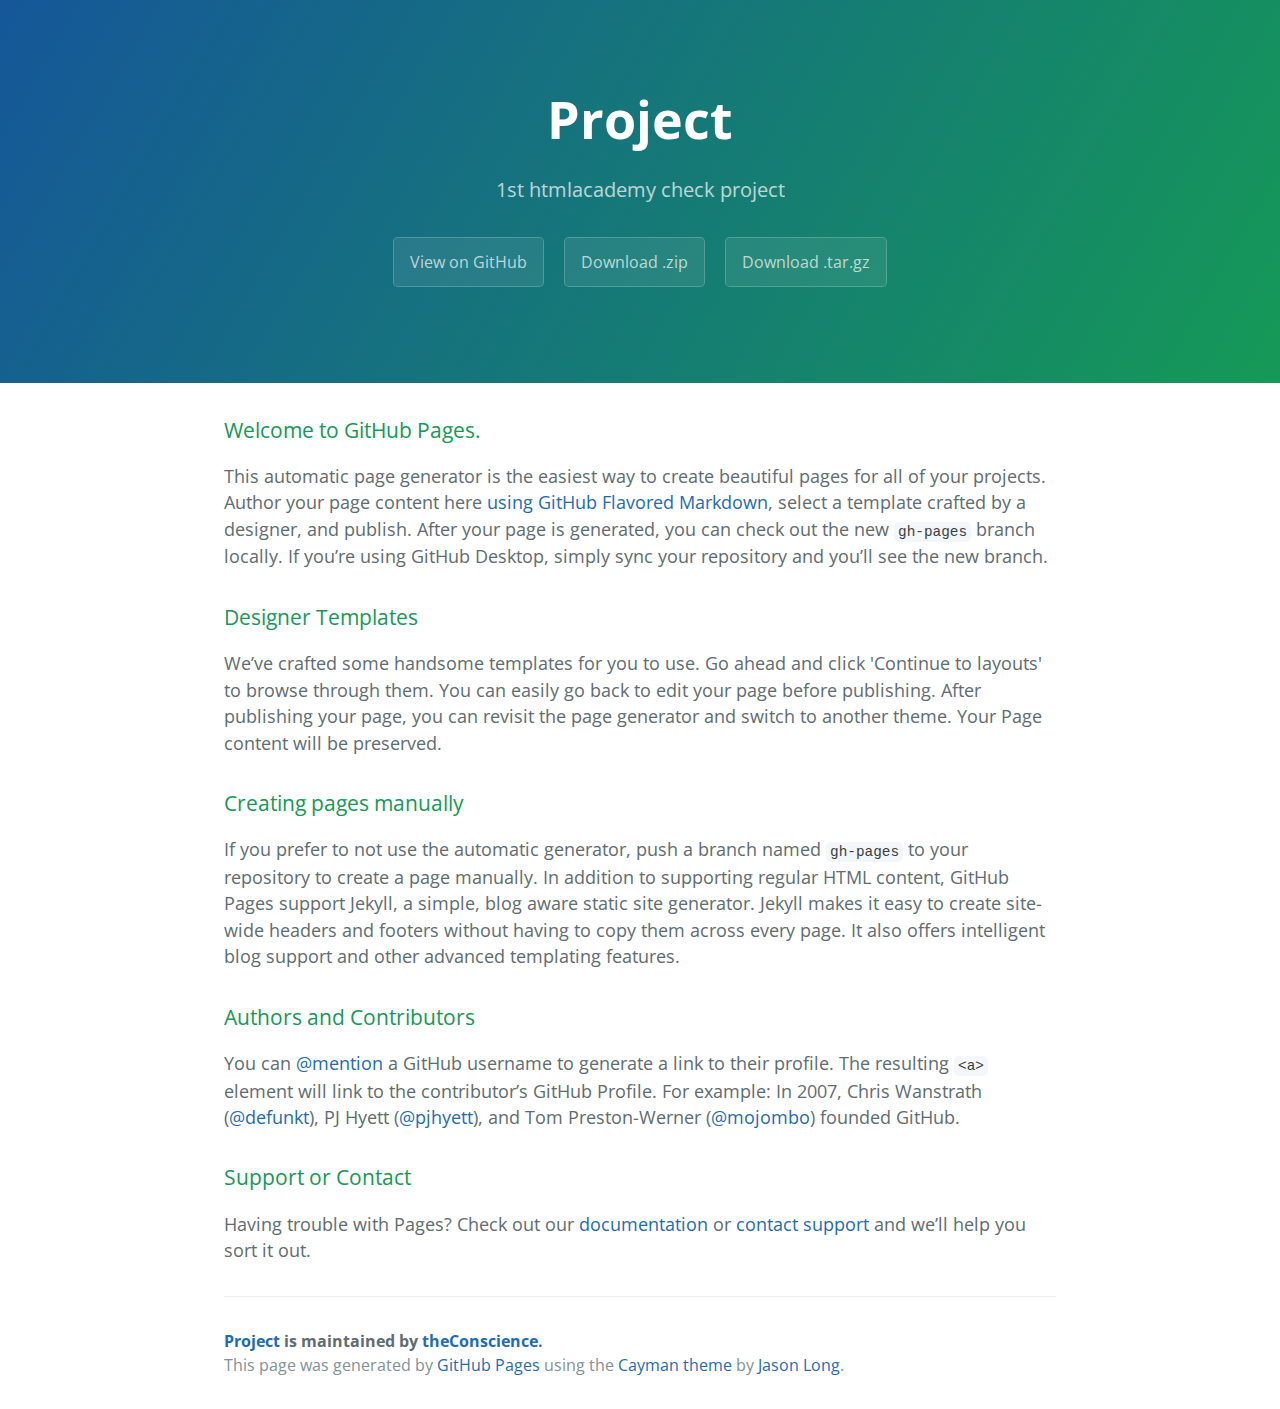
==== commit 8089ee03: "Create gh-pages branch via GitHub" ====
--- a/index.html
+++ b/index.html
@@ -1,693 +1,57 @@
 <!DOCTYPE html>
+<html lang="en-us">
+  <head>
+    <meta charset="UTF-8">
+    <title>Project by theConscience</title>
+    <meta name="viewport" content="width=device-width, initial-scale=1">
+    <link rel="stylesheet" type="text/css" href="stylesheets/normalize.css" media="screen">
+    <link href='https://fonts.googleapis.com/css?family=Open+Sans:400,700' rel='stylesheet' type='text/css'>
+    <link rel="stylesheet" type="text/css" href="stylesheets/stylesheet.css" media="screen">
+    <link rel="stylesheet" type="text/css" href="stylesheets/github-light.css" media="screen">
+  </head>
+  <body>
+    <section class="page-header">
+      <h1 class="project-name">Project</h1>
+      <h2 class="project-tagline">1st htmlacademy check project</h2>
+      <a href="https://github.com/theConscience/project" class="btn">View on GitHub</a>
+      <a href="https://github.com/theConscience/project/zipball/master" class="btn">Download .zip</a>
+      <a href="https://github.com/theConscience/project/tarball/master" class="btn">Download .tar.gz</a>
+    </section>
 
-<html lang="ru">
-  <head>
-    <meta charset="utf-8">
-    <title>Глейси: Главная</title>
-    <link href="https://fonts.googleapis.com/css?family=Roboto:400,700,500&subset=latin,cyrillic" rel="stylesheet" type="text/css">
-    <link href="css/normalize.css" rel="stylesheet">
-    <link href="css/style.min.css" rel="stylesheet">
-  </head>
+    <section class="main-content">
+      <h3>
+<a id="welcome-to-github-pages" class="anchor" href="#welcome-to-github-pages" aria-hidden="true"><span aria-hidden="true" class="octicon octicon-link"></span></a>Welcome to GitHub Pages.</h3>
 
+<p>This automatic page generator is the easiest way to create beautiful pages for all of your projects. Author your page content here <a href="https://guides.github.com/features/mastering-markdown/">using GitHub Flavored Markdown</a>, select a template crafted by a designer, and publish. After your page is generated, you can check out the new <code>gh-pages</code> branch locally. If you’re using GitHub Desktop, simply sync your repository and you’ll see the new branch.</p>
 
-  <body>
+<h3>
+<a id="designer-templates" class="anchor" href="#designer-templates" aria-hidden="true"><span aria-hidden="true" class="octicon octicon-link"></span></a>Designer Templates</h3>
 
-    <svg style="display: none;" width="0" height="0" version="1.1" xmlns="http://www.w3.org/2000/svg" xmlns:xlink="http://www.w3.org/1999/xlink">
+<p>We’ve crafted some handsome templates for you to use. Go ahead and click 'Continue to layouts' to browse through them. You can easily go back to edit your page before publishing. After publishing your page, you can revisit the page generator and switch to another theme. Your Page content will be preserved.</p>
 
-      <defs>
+<h3>
+<a id="creating-pages-manually" class="anchor" href="#creating-pages-manually" aria-hidden="true"><span aria-hidden="true" class="octicon octicon-link"></span></a>Creating pages manually</h3>
 
-        <symbol id="icon-search" viewBox="0 0 1024 1024">
-          <title>icon-search</title>
-          <path fill="currentColor" class="path1 fill-color3" d="M732.41 644.111h-46.512l-16.199-16.015c57.128-66.516 91.858-152.79 91.858-247.287 0-210.102-170.523-380.38-380.809-380.38-210.347 0-380.809 170.278-380.809 380.38 0 210.040 170.462 380.318 380.809 380.318 94.619 0 180.955-34.608 247.532-91.674l16.138 16.077v46.328l292.878 292.081 87.317-87.256-292.203-292.571zM380.748 644.111c-145.611 0-263.67-117.875-263.67-263.302 0-145.488 118.059-263.363 263.67-263.363s263.609 117.875 263.609 263.363c0 145.427-117.998 263.302-263.609 263.302z"></path>
-        </symbol>
+<p>If you prefer to not use the automatic generator, push a branch named <code>gh-pages</code> to your repository to create a page manually. In addition to supporting regular HTML content, GitHub Pages support Jekyll, a simple, blog aware static site generator. Jekyll makes it easy to create site-wide headers and footers without having to copy them across every page. It also offers intelligent blog support and other advanced templating features.</p>
 
-        <symbol id="icon-login" viewBox="0 0 1081 1024">
-          <title>icon-login</title>
-          <path fill="currentColor" class="path1 fill-color3" d="M919.39 1023.245h-596.022c-89.304 0-161.684-72.435-161.684-161.738v-53.086h107.789v107.789h700.632v-808.421h-700.632v106.119h-107.789v-51.739c0-89.304 72.381-161.684 161.684-161.684h596.022c89.304 0 161.684 72.381 161.684 161.684v699.338c0 89.304-72.381 161.738-161.684 161.738zM324.662 224.094l378.718 285.642-378.718 285.642v-147.833h-324.931v-275.618h324.931v-147.833z"></path>
-        </symbol>
+<h3>
+<a id="authors-and-contributors" class="anchor" href="#authors-and-contributors" aria-hidden="true"><span aria-hidden="true" class="octicon octicon-link"></span></a>Authors and Contributors</h3>
 
-        <symbol id="icon-basket" viewBox="0 0 1071 1024">
-          <title>icon-basket</title>
-          <path fill="currentColor" class="path1 fill-color3" d="M1068.504 229.996l-62.523 462.797c-9.555 47.879-53.176 84.905-97.732 84.905h-564.994c-44.608 0-88.073-37.026-97.576-84.905l-76.285-534.2c-7.582-38.012-8.153-50.683-7.114-54.786h-110.35c-28.717 0-51.93-23.213-51.93-51.93 0-28.665 23.213-51.93 51.93-51.93h207.718c28.665 0 51.93 23.264 51.93 51.93 0 26.796-20.564 48.087-46.633 50.891h725.197c57.382 0 92.071 58.732 78.362 127.228zM281.355 204.966l68.184 467.367h554.193c-0.26 0-0.208-0.156 0.208-0.727l61.589-456.357c0 0 1.454-10.282 1.61-10.282h-685.782zM376.282 828.537c53.747 0 97.316 43.621 97.316 97.368s-43.569 97.316-97.316 97.316c-53.799 0-97.368-43.569-97.368-97.316s43.569-97.368 97.368-97.368zM843.648 828.537c53.747 0 97.316 43.621 97.316 97.368s-43.569 97.316-97.316 97.316c-53.799 0-97.368-43.569-97.368-97.316s43.569-97.368 97.368-97.368z"></path>
-        </symbol>
+<p>You can <a href="https://help.github.com/articles/basic-writing-and-formatting-syntax/#mentioning-users-and-teams" class="user-mention">@mention</a> a GitHub username to generate a link to their profile. The resulting <code>&lt;a&gt;</code> element will link to the contributor’s GitHub Profile. For example: In 2007, Chris Wanstrath (<a href="https://github.com/defunkt" class="user-mention">@defunkt</a>), PJ Hyett (<a href="https://github.com/pjhyett" class="user-mention">@pjhyett</a>), and Tom Preston-Werner (<a href="https://github.com/mojombo" class="user-mention">@mojombo</a>) founded GitHub.</p>
 
-        <symbol id="icon-basket-filled" viewBox="0 0 1512 1024">
-          <title>icon-basket-filled</title>
-          <path fill="currentColor" class="path1 fill-color1" d="M0 0h1511.024l-137.366 1024-1261.268-12.488-112.39-1011.512z"></path>
-        </symbol>
+<h3>
+<a id="support-or-contact" class="anchor" href="#support-or-contact" aria-hidden="true"><span aria-hidden="true" class="octicon octicon-link"></span></a>Support or Contact</h3>
 
-        <symbol id="icon-icecream" viewBox="0 0 1024 1024">
-          <title>icon-icecream</title>
-          <path class="path1" d="M511.935 1024.238c-282.908 0-512.238-229.352-512.238-512.259s229.33-512.238 512.238-512.238c282.908 0 512.259 229.33 512.259 512.238s-229.352 512.259-512.259 512.259zM511.935 42.966c-258.615 0-469.013 210.398-469.013 469.013 0 258.637 210.398 469.034 469.013 469.034s469.034-210.398 469.034-469.034c0-258.615-210.419-469.013-469.034-469.013zM677.422 674.072h-335.685c-9.661 0-17.485-7.824-17.485-17.485v-317.25c0-49.514 19.257-96.068 54.269-131.058 35.012-35.012 81.544-54.291 131.058-54.291 49.493 0 96.046 19.278 131.058 54.291 34.991 34.991 54.269 81.544 54.269 131.058v317.25c0 9.661-7.824 17.485-17.485 17.485zM659.938 428.77c-13.702-4.625-22.304-14.178-29.069-21.699-7.997-8.861-11.908-12.816-20.445-12.859-0.497 0.303-2.961 1.988-6.678 9.229-3.739 7.262-7.197 17.031-10.547 26.497-4.409 12.427-8.969 25.265-15.064 35.617-9.185 15.518-20.943 23.385-34.991 23.385s-25.805-7.867-34.991-23.385c-6.095-10.352-10.655-23.19-15.064-35.617-3.35-9.466-6.808-19.235-10.547-26.497-3.717-7.219-6.16-8.926-6.678-9.229-8.537 0.043-12.449 3.998-20.424 12.859-9.293 10.309-22.002 24.444-46.575 24.444s-37.282-14.135-46.575-24.444c-1.102-1.232-2.118-2.334-3.069-3.372v235.403h300.716v-210.333zM553.863 824.538c0 24.465-19.819 44.284-44.284 44.284s-44.284-19.819-44.284-44.284v-133.219h88.568v133.219z"></path>
-        </symbol>
+<p>Having trouble with Pages? Check out our <a href="https://help.github.com/pages">documentation</a> or <a href="https://github.com/contact">contact support</a> and we’ll help you sort it out.</p>
 
-        <symbol id="icon-thermometer" viewBox="0 0 1025 1024">
-          <title>icon-thermometer</title>
-          <path class="path1" d="M512.519 1024.238c-282.908 0-512.238-229.352-512.238-512.259s229.33-512.238 512.238-512.238c282.886 0 512.259 229.33 512.259 512.238s-229.373 512.259-512.259 512.259zM512.519 42.966c-258.615 0-469.013 210.398-469.013 469.013 0 258.637 210.398 469.034 469.013 469.034s469.034-210.398 469.034-469.034c0-258.615-210.419-469.013-469.034-469.013zM767.914 544.419h-86.45c-11.93 0-21.612-9.682-21.612-21.634 0-11.93 9.682-21.612 21.612-21.612h86.45c11.93 0 21.612 9.682 21.612 21.612 0 11.952-9.682 21.634-21.612 21.634zM767.914 457.947h-86.45c-11.93 0-21.612-9.661-21.612-21.612 0-11.93 9.682-21.612 21.612-21.612h86.45c11.93 0 21.612 9.682 21.612 21.612 0 11.952-9.682 21.612-21.612 21.612zM767.914 371.497h-86.45c-11.93 0-21.612-9.661-21.612-21.612 0-11.93 9.682-21.591 21.612-21.591h86.45c11.93 0 21.612 9.661 21.612 21.591 0 11.952-9.682 21.612-21.612 21.612zM767.914 285.047h-86.45c-11.93 0-21.612-9.661-21.612-21.591 0-11.952 9.682-21.634 21.612-21.634h86.45c11.93 0 21.612 9.682 21.612 21.634 0 11.93-9.682 21.591-21.612 21.591zM509.061 832.578c-81.047 0-147.462-65.68-147.462-146.403 0-34.969 17.765-70.932 39.378-99.482v-320.751c0-58.98 48.498-106.96 108.062-106.96 59.586 0 108.062 47.98 108.062 106.96v322.264c21.612 27.75 38.427 62.525 38.427 97.969 0 80.723-65.443 146.403-146.468 146.403zM574.871 605.885v-339.943c0-35.12-29.696-63.735-64.837-63.735s-64.837 28.615-64.837 63.735v338.56c-21.612 19.105-39.875 49.082-39.875 81.674 0 56.906 46.877 103.178 103.74 103.178 56.906 0 103.718-46.272 103.718-103.178 0-31.986-16.296-61.099-37.908-80.29zM507.591 743.081c-33.11 0-59.953-26.843-59.953-59.953 0-26.259 16.987-48.326 40.48-56.43v-363.781c0-11.325 9.185-20.51 20.51-20.51s20.51 9.185 20.51 20.51v364.408c22.434 8.688 38.405 30.322 38.405 55.803 0 33.11-26.843 59.953-59.953 59.953z"></path>
-        </symbol>
+      <footer class="site-footer">
+        <span class="site-footer-owner"><a href="https://github.com/theConscience/project">Project</a> is maintained by <a href="https://github.com/theConscience">theConscience</a>.</span>
 
-        <symbol id="icon-leaf" viewBox="0 0 1024 1024">
-          <title>icon-leaf</title>
-          <path class="path1" d="M511.935 1024.238c-282.908 0-512.238-229.352-512.238-512.259s229.33-512.238 512.238-512.238c282.908 0 512.259 229.33 512.259 512.238s-229.352 512.259-512.259 512.259zM511.935 42.966c-258.615 0-469.013 210.398-469.013 469.013 0 258.637 210.398 469.034 469.013 469.034s469.034-210.398 469.034-469.034c0-258.615-210.419-469.013-469.034-469.013zM510.595 860.501c0 0-480.662-220.188 0-707.809 480.662 487.621 0 707.809 0 707.809zM488.075 241.347c-28.183 32.57-52.41 64.427-72.532 95.506l72.532 56.798v-152.303zM488.075 446.644l-95.095-73.029c-13.227 23.882-23.406 47.158-31.641 70.046l126.736 81.566v-78.583zM488.075 576.643l-139.444-89.757c-5.511 24.271-8.71 48.066-8.234 71.105l147.678 96.91v-78.259zM488.075 706.318l-138.687-89.281c23.903 89.541 93.301 149.688 138.687 180.162v-90.881zM531.3 239.25v160.278l78.453-56.149c-21.353-33.802-47.504-68.512-78.453-104.129zM631.668 380.553l-99.915 68.771-0.454 79.534 129.264-83.208c-7.543-21.288-17.009-42.966-28.896-65.097zM673.013 489.026l-141.259 89.951-0.454 79.556 148.997-95.268c0.994-24.011-1.686-48.823-7.283-74.239zM531.754 708.652l-0.454 90.016c44.759-29.544 114.676-88.979 139.703-178.627l-139.249 88.611z"></path>
-        </symbol>
+        <span class="site-footer-credits">This page was generated by <a href="https://pages.github.com">GitHub Pages</a> using the <a href="https://github.com/jasonlong/cayman-theme">Cayman theme</a> by <a href="https://twitter.com/jasonlong">Jason Long</a>.</span>
+      </footer>
 
-        <symbol id="icon-cow" viewBox="0 0 1025 1024">
-          <title>icon-cow</title>
-          <path class="path1" d="M845.243 501.129c9.229-13.962 10.482-31.381 3.501-47.85-17.571-41.323-77.654-59.283-102.659-65.097l-6.354-1.47c30.927-62.611 16.253-165.119 4.841-199.678l-66.091 5.49c-1.189 21.677-16.534 62.266-74.239 108.279l-36.568 25.179c-15.539-2.766-31.792-4.69-49.471-4.69-18.587 0-35.574 2.096-51.805 5.144l-34.256-23.622c-57.705-46.013-73.050-86.58-74.261-108.257l-66.069-5.49c-11.368 34.364-25.978 135.943 4.258 198.64l-2.075 0.475c-25.006 5.814-85.11 23.774-102.659 65.097-6.981 16.469-5.706 33.888 3.501 47.85 5.598 8.429 18.997 22.628 45.97 22.628 18.090 0 44.219-7.283 66.242-16.404-4.884 56.906 7.413 121.959 38.6 188.547-7.046 17.852-9.812 36.957-7.132 56.56 9.985 73.18 91.615 113.228 183.274 113.228s173.678-40.048 184.225-113.228c3.35-23.32-0.973-45.927-11.174-66.523 28.161-63.8 39.011-125.85 34.061-180.335 22.801 9.942 51.135 18.154 70.37 18.154 26.972 0 40.372-14.199 45.97-22.628zM303.439 430.305c2.55 12.125 3.199 14.696 10.223 24.919-14.696 12.125-93.733 40.523-82.884 14.956 10.871-25.546 72.661-39.875 72.661-39.875zM374.696 431.774c27.967-43.981 77.589-67.258 143.507-67.258 65.097 0 114.33 22.758 142.361 65.788 37.303 57.23 35.315 146.273-5.273 238.148l-8.17 18.522 8.991 18.154c6.721 13.529 9.099 27.405 7.132 41.172-7.543 52.324-78.626 76.162-141.454 76.162-62.655 0-133.327-23.731-140.438-75.838-1.578-11.541-0.065-23.277 4.495-34.818l6.873-17.355-7.932-16.879c-44.198-94.36-47.958-186.256-10.093-245.799zM808.956 470.18c10.871 25.568-68.166-2.831-82.884-14.977 7.046-10.223 7.694-12.773 10.244-24.919 0 0 61.769 14.329 72.64 39.897zM407.612 338.408c-29.609 12.168-51.567 35.553-65.486 42.533-27.859-29.588-23.968-103.913-15.237-150.92 3.026 54.853 80.723 108.387 80.723 108.387zM628.751 336.377c29.631 12.189 51.567 35.574 65.507 42.533 27.859-29.588 23.947-103.913 15.237-150.92-3.047 54.874-80.744 108.387-80.744 108.387zM512.519-0.259c-282.908 0-512.238 229.33-512.238 512.238s229.33 512.259 512.238 512.259c282.886 0 512.259-229.352 512.259-512.259s-229.373-512.238-512.259-512.238zM512.519 981.013c-258.615 0-469.013-210.398-469.013-469.034 0-258.615 210.398-469.013 469.013-469.013s469.034 210.398 469.034 469.013c0 258.637-210.419 469.034-469.034 469.034z"></path>
-        </symbol>
+    </section>
 
-        <symbol id="icon-arrow-right" viewBox="0 0 619 1024">
-          <title>icon-arrow-right</title>
-          <path fill="currentColor" class="path1" d="M514.394 617.841l-0.15-0.224-407.431 407.431-105.841-105.766 407.431-407.431-406.907-406.907 105.766-105.766 512.972 512.898-105.841 105.766z"></path>
-        </symbol>
-
-        <symbol id="icon-arrow-left" viewBox="0 0 618 1024">
-          <title>icon-arrow-left</title>
-          <path fill="currentColor" class="path1" d="M617.012 105.236l-406.54 406.54 406.017 406.017-105.535 105.535-511.776-511.776 105.535-105.535 0.224 0.149 406.54-406.465 105.535 105.535z"></path>
-        </symbol>
-
-        <symbol id="icon-vk" viewBox="0 0 1023 1024">
-          <title>icon-vk</title>
-          <path fill="currentColor" class="path1 fill-color2" d="M511.087 1023.381c-282.521 0-511.576-229.023-511.576-511.544 0-282.554 229.055-511.576 511.576-511.576s511.544 229.023 511.544 511.576c0 282.521-229.023 511.544-511.544 511.544zM680.939 523.476c-16.431-17.8-38.404-29.504-65.724-35.274v-2.347c19.006-8.020 33.938-20.408 44.696-37.296 10.856-16.855 16.268-36.057 16.268-57.704 0-18.713-3.977-35.177-11.802-49.488-7.824-14.214-19.724-25.722-35.568-34.264-14.638-7.922-30.352-13.106-47.141-15.518-16.757-2.543-41.469-3.749-73.972-3.749h-156.583v443.244h177.415c30.775 0 56.074-2.771 75.993-8.346 20.050-5.607 38.339-14.866 54.965-27.939 14.149-10.987 25.331-24.679 33.644-41.338 8.346-16.724 12.519-36.089 12.519-58.16 0-30.091-8.248-54.020-24.712-71.82zM561.847 641.165c-11.476 4.955-22.853 7.596-33.905 7.987-11.117 0.424-31.134 0.619-60.084 0.619h-5.999v-110.974h20.539c19.821 0 35.666 0.098 47.467 0.424 11.769 0.261 21.093 1.695 27.809 4.369 11.084 3.945 19.43 9.748 25.005 17.572 5.607 7.726 8.313 18.387 8.313 32.112 0 10.661-2.315 20.245-6.977 28.656-4.695 8.444-11.997 14.801-22.169 19.235zM539.613 456.089c-8.15 3.749-16.072 5.803-23.668 6.194-7.661 0.424-21.060 0.619-40.067 0.619h-14.018v-93.793h7.726c19.821 0 34.753 0.098 44.826 0.391 10.041 0.326 18.68 2.021 25.983 5.314 7.857 3.325 13.529 8.835 17.181 16.333 3.684 7.531 5.51 14.866 5.51 22.071 0 9.65-1.76 18.191-5.118 25.624-3.325 7.27-9.52 13.073-18.354 17.246z"></path>
-        </symbol>
-
-        <symbol id="icon-twitter" viewBox="0 0 1023 1024">
-          <title>icon-twitter</title>
-          <path fill="currentColor" class="path1 fill-color2" d="M511.25 1023.641c-282.611 0-511.706-229.128-511.706-511.739s229.096-511.739 511.706-511.739c282.644 0 511.739 229.128 511.739 511.739s-229.096 511.739-511.739 511.739zM793.241 305.7c-22.926 13.632-48.363 23.513-75.43 28.829-21.654-23.089-52.537-37.503-86.681-37.503-65.614 0-118.804 53.189-118.804 118.771 0 9.294 1.076 18.36 3.098 27.068-98.715-4.957-186.244-52.244-244.847-124.119-10.207 17.545-16.077 37.96-16.077 59.744 0 41.188 20.969 77.55 52.863 98.845-19.469-0.62-37.797-5.968-53.809-14.838 0 0.489 0 0.978 0 1.5 0 57.527 40.927 105.531 95.258 116.456-9.946 2.707-20.447 4.142-31.274 4.142-7.664 0-15.099-0.717-22.371-2.12 15.132 47.221 58.994 81.561 110.977 82.474-40.666 31.894-91.866 50.874-147.534 50.874-9.588 0-19.045-0.554-28.307-1.663 52.537 33.72 114.988 53.352 182.070 53.352 218.464 0 337.953-180.994 337.953-337.953 0-5.153-0.13-10.273-0.359-15.36 23.219-16.73 43.341-37.666 59.288-61.473-21.295 9.425-44.189 15.817-68.223 18.686 24.524-14.675 43.341-37.992 52.211-65.712z"></path>
-        </symbol>
-
-        <symbol id="icon-inst" viewBox="0 0 1023 1024">
-          <title>icon-inst</title>
-          <path fill="currentColor" class="path1 fill-color2" d="M511.087 1023.381c-282.521 0-511.544-229.023-511.544-511.544 0-282.554 229.023-511.576 511.544-511.576 282.554 0 511.576 229.023 511.576 511.576 0 282.521-229.023 511.544-511.576 511.544zM772.45 311.732c0-31.395-25.494-56.889-56.889-56.889h-401.906c-31.395 0-56.889 25.494-56.889 56.889v401.352c0 31.427 25.461 56.889 56.889 56.889h401.906c31.395 0 56.889-25.461 56.889-56.889v-401.352zM696.75 413.48h-60.768c-11.019 0-19.952-8.933-19.952-19.919v-60.801c0-11.019 8.933-19.919 19.952-19.919h60.768c11.019 0 19.952 8.9 19.952 19.919v60.801c0 10.987-8.933 19.919-19.952 19.919zM515.423 606.022c-51.118 0-92.522-41.436-92.522-92.554s41.403-92.522 92.522-92.522c51.118 0 99.955 37.296 99.955 92.522 0 55.194-48.836 92.554-99.955 92.554zM515.391 674.060c88.61 0 160.463-71.82 160.463-160.43 0-13.921-1.793-27.483-5.118-40.36 28.787 0.065 44.957 0 44.957 0v221.231c0 10.987-8.9 19.919-19.919 19.919h-360.731c-11.019 0-19.952-8.933-19.952-19.919v-221.231c0 0 9.128 0 44.989 0-3.325 12.91-5.118 26.439-5.118 40.36 0 88.61 71.82 160.43 160.43 160.43z"></path>
-        </symbol>
-
-        <symbol id="icon-fb" viewBox="0 0 1023 1024">
-          <title>icon-fb</title>
-          <path fill="currentColor" class="path1 fill-color2" d="M511.087 1023.381c-282.554 0-511.576-229.023-511.576-511.544 0-282.554 229.023-511.576 511.576-511.576 282.521 0 511.544 229.023 511.544 511.576 0 282.521-229.023 511.544-511.544 511.544zM638.525 198.084h-91.022c-107.388 0-133.078 50.401-133.078 141.587v71.657h-61.583v100.705h61.583v302.929h121.863v-302.929h89.425l9.291-100.705h-98.716l0.163-60.508c0-29.145 2.771-40.947 44.566-40.947h57.508v-111.789z"></path>
-        </symbol>
-
-        <symbol id="icon-heart" viewBox="0 0 1178 1024">
-          <title>icon-heart</title>
-          <path fill="#f7f8f8" class="path1 fill-color1" d="M590.458 1023.434v1.537c0 0-1.294-0.647-1.537-0.728-0.243 0.081-1.537 0.728-1.537 0.728v-1.537c-32.273-16.258-586.171-300.487-586.171-663.659 0-412.593 439.77-479.080 587.708-142.681 147.857-336.399 587.708-269.912 587.708 142.681 0 363.172-553.898 647.401-586.171 663.659z"></path>
-        </symbol>
-
-      </defs>
-
-    </svg>
-
-    
-    <!-- slider toggles -->
-    <input class="toggle toggle--1" type="radio" id="toggle--1" name="toggle" checked>
-    <input class="toggle toggle--2" type="radio" id="toggle--2" name="toggle">
-    <input class="toggle toggle--3" type="radio" id="toggle--3" name="toggle">
-
-
-    <div class="index-background">
-      
-      <!-- begin header -->
-      <div class="main-header__wrap">
-        
-        <header class="main-header">
-
-          <div class="main-header__logo">
-            <img class="main-header__img" src="img/logo/logo-gllacy.png" alt="Глейси магазин мороженого" width="154" height="64">
-          </div>
-
-
-
-          <nav class="main-nav">
-
-            <ul class="main-nav__menu">
-
-              <li class="main-nav__item  main-nav__item--dropdown">
-                <a href="catalog.html">Каталог</a>
-
-                <div class="sub-menu">
-                  <ul>
-                    <li class="sub-menu__item">
-                      <a href="#">Новинки</a>
-                    </li><!--
-                 --><li class="sub-menu__item">
-                      <a href="catalog.html">Сливочное</a>
-                    </li><!--
-                 --><li class="sub-menu__item">
-                      <a href="#">Щербеты</a>
-                    </li><!--
-                 --><li class="sub-menu__item">
-                      <a href="#">Фруктовый лед</a>
-                    </li><!--
-                 --><li class="sub-menu__item">
-                      <a href="#">Мелорин</a>
-                    </li>
-                  </ul>
-                </div>
-              </li><!--
-           --><li class="main-nav__item">
-                <a href="#">Доставка и оплата</a>
-              </li><!--
-           --><li class="main-nav__item">
-                <a href="#">О Компании</a>
-              </li>
-            </ul>
-          </nav>
-
-
-          <!-- begin user-block -->
-          <div class="user-block">
-            
-            <!-- search -->
-            <div class="user-block__element">
-
-              <a href="#" class="user-block__btn  user-block__btn--search">
-                <svg class="user-block__btn--icon" width="17" height="17"><use xmlns:xlink="http://www.w3.org/1999/xlink" xlink:href="#icon-search"></use></svg>
-              </a> 
-              
-              <!-- search popup -->
-              <div class="user-block__popup  user-block__popup--search">
-                <form action="#" method="get">
-                  <input  class="search__text-field textarea"  type="search"  name="search"  value=""  id="search">
-                  <div class="placeholder">
-                    <label for="search" class="form-hint">Что ищем?</label>
-                  </div>
-                </form>
-              </div>
-
-            </div>
-
-
-            <!-- login -->
-            <div class="user-block__element">
-
-              <a href="#" class="user-block__btn  user-block__btn--login">
-                <svg class="user-block__btn--icon" width="21" height="19"><use xmlns:xlink="http://www.w3.org/1999/xlink" xlink:href="#icon-login"></use></svg>
-                Вход
-              </a>
-              
-              <!-- login popup -->
-              <div class="user-block__popup  user-block__popup--login">
-                <form action="#" method="get">
-                  <input class="textarea"  type="email"  name="email"  pattern="[a-z0-9._%+-]+@[a-z0-9.-]+\.[a-z]{2,4}$"  id="login__e-mail" required>
-                  <div class="placeholder">
-                    <label for="login__e-mail" class="form-hint">Электронная почта</label>
-                  </div>
-
-                  <input class="textarea"  type="password"  name="password"  id="login__password" required >
-                  <div class="placeholder">
-                    <label for="login__password" class="form-hint">Пароль</label>
-                  </div>
-
-                  <input  class="btn--red  login__btn"  type="submit"  name="submit"  value="Войти">
-                </form>
-
-                <div class="login__support">
-                  <a href="#">Забыли пароль?</a>
-                  <a href="#">Новая регистрация</a>
-                </div>
-              </div>
-
-            </div>
-
-
-            <!-- basket -->
-            <div class="user-block__element">
-
-              <a href="#" class="user-block__btn  user-block__btn--basket">
-                <svg class="user-block__btn--icon" width="21" height="20"><use xmlns:xlink="http://www.w3.org/1999/xlink" xlink:href="#icon-basket"></use></svg>
-                <svg class="user-block__btn--icon" width="15" height="9"><use xmlns:xlink="http://www.w3.org/1999/xlink" xlink:href="#icon-basket-filled"></use></svg>
-                Пусто
-              </a>
-              
-              <!-- basket popup -->
-              <div class="user-block__popup  user-block__popup--basket">
-
-                <table class="basket__table">
-
-                  <tr class="basket__row">
-
-                    <td class="basket__cell">
-                      <button class="basket__btn--delete"></button>
-                    </td>
-
-                    <td class="basket__cell">
-                      <img src="img/content/miniature-icecream-orange_jam.png" alt="Сливочное мороженое с апельсиновым джемомй" width="33" height="33">
-                    </td>
-
-                    <td class="basket__cell">Пломбир с&nbsp;апельсиновым джемом</td>
-
-                    <td class="basket__cell">
-                      <b class="basket--bold">1,5 кг</b> x 200 руб.
-                    </td>
-
-                    <td class="basket__cell">300 руб.</td>
-
-                  </tr>
-
-
-
-                  <tr class="basket__row">
-
-                    <td class="basket__cell">
-                      <button class="basket__btn--delete"></button>
-                    </td>
-
-                    <td class="basket__cell">
-                      <img src="img/content/miniature-icecream-strawb_choc.png" alt="Сливочно-клубничное мороженое" width="33" height="33">
-                    </td>
-
-                    <td class="basket__cell">Клубничный пломбир с&nbsp;присыпкой из&nbsp;белого шоколада</td>
-
-                    <td class="basket__cell">
-                      <b class="basket--bold">1,5 кг</b> x 300 руб.
-                    </td>
-
-                    <td class="basket__cell">450 руб.</td>
-
-                  </tr>
-
-                </table>
-                  
-
-                <p class="basket__summary"><b>Итого: 750 руб.</b></p> 
-                <a class="btn--red  basket__btn" href="#">Оформить заказ</a>
-
-              </div>
-
-            </div>   
-
-          </div>
-          <!-- end user-block -->
-
-          
-          <!-- header contacts -->
-          <div class="main-header__contacts">
-            <p class="main-header__hours">C 10 до 20, ежедневно</p>
-            <a href="tel:+78124502525">8 812 450-25-25</a>
-          </div> 
-
-        </header>
-
-      </div>
-      <!-- end header -->
-        
-        
-
-      <!-- begin slider -->
-      <div class="slider__wrap">
-
-        <section class="slider">
-
-          <!-- slides -->
-          <div class="slider__item  slider__item--1  slider__item--active">
-            <div class="slider__text">
-              <h1 class="slider__title">Крем-брюле и пломбир с малиновым джемом</h1>
-              <a href="#" class="slider__btn btn--red">Давайте оба!</a>
-            </div>
-          </div>
-
-          <div class="slider__item  slider__item--2">
-            <div class="slider__text">
-              <h1 class="slider__title">Шоколадный пломбир и лимонный сорбет</h1>
-              <a href="#" class="slider__btn btn--red">Давайте оба!</a>
-            </div>
-          </div>
-
-          <div class="slider__item  slider__item--3">
-            <div class="slider__text">
-              <h1 class="slider__title">Пломбир с помадкой и клубничный щербет</h1>
-              <a href="#" class="slider__btn btn--red">Давайте оба!</a>
-            </div>
-          </div>
-            
-          <!-- slider controls -->
-          <div class="slider__controls--wrap">
-            <label class="slider__control slider__control--1"  for="toggle--1"></label>
-            <label class="slider__control slider__control--2"  for="toggle--2"></label>
-            <label class="slider__control slider__control--3"  for="toggle--3"></label>
-          </div>  
-
-        </section>
-
-      </div>
-      <!-- end slider -->
-        
-      
-      <!-- begin main -->
-      <main class="main-index">
-        
-        <!-- begin bunners -->
-        <div class="bunners__wrap">
-
-          <div class="bunners">
-
-            <div class="bunner  bunner__left  bunner-raspberry">
-              <h2 class="bunner__title">Малинка даром!</h2>
-              <p class="bunner__text">
-                                        При покупке 2&nbsp;кг любого фруктового мороженого, добавим в&nbsp;ваш заказ банку малинового варенья бесплатно.</p>
-              <a href="" class="bunner__btn  btn--red">Хочу варенье!</a>
-            </div>
-
-
-            <div class="bunner  bunner__right  bunner-choco">
-              <h2 class="bunner__title">Шоколадки даром!</h2>
-              <p class="bunner__text">
-                                        При покупке 2&nbsp;кг пломбира, добавим в&nbsp;ваш заказ упаковку вкуснейшей шоколадной присыпки абсолютно бесплатно.</p>
-              <a href="" class="bunner__btn  btn--red">Хочу шоколадки!</a>
-            </div>
-
-          </div>
-
-        </div>
-        <!-- end bunners -->
-          
-
-
-        <!-- begin popular -->
-        <div class="popular__wrap">
-
-          <div class="popular">
-
-            <article class="catalog-item">
-
-              <div class="catalog-item__inner">
-                <img class="catalog-item__img" src="img/content/icecream_orange-jam_267x267.png" alt="Сливочное мороженое с апельсиновым джемом"  width="267"  height="267">
-                <div class="catalog-item__price">310&#8381;<span>/кг</span></div>
-              </div>
-                
-              <a href="#" class="catalog-item__link">
-                <h4 class="catalog-item__title">
-                  <span class="catalog-item__title--inner">Сливочное с апельсиновым джемом и цитрусовой стружкой</span>
-                </h4>
-              </a>
-                
-              <div class="catalog-item__btn">
-                <a href="#" class="btn--red">Быстрый просмотр</a>
-              </div> 
-
-            </article>
-
-
-            <article class="catalog-item">
-
-              <div class="catalog-item__inner">
-                <img class="catalog-item__img" src="img/content/icecream_coffee-choclate_267x267.png" alt="Сливочно-кофейное мороженое"  width="267"  height="267">
-              <div class="catalog-item__price">380&#8381;<span>/кг</span></div>
-              </div>
-                
-              <a href="#" class="catalog-item__link">
-                <h4 class="catalog-item__title">
-                  <span class="catalog-item__title--inner">Сливочно-кофейное с кусочками шоколада</span>
-                </h4>
-              </a>
-                
-              <div class="catalog-item__btn">
-                <a href="#" class="btn--red">Быстрый просмотр</a>
-              </div> 
-
-            </article>
-
-
-            <article class="catalog-item">
-
-              <div class="catalog-item__inner">
-                <img class="catalog-item__img" src="img/content/icecream_strawberry-white-choclate_267x267.png" alt="Сливочно-клубничное мороженое"  width="267"  height="267">
-                  <div class="catalog-item__price">355&#8381;<span>/кг</span></div>
-              </div>
-                
-              <a href="#" class="catalog-item__link">
-                <h4 class="catalog-item__title">
-                  <span class="catalog-item__title--inner">Сливочно-клубничное с присыпкой из белого шоколада</span>
-                </h4>
-              </a>
-                
-              <div class="catalog-item__btn">
-                <a href="#" class="btn--red">Быстрый просмотр</a>
-              </div> 
-
-            </article>
-
-
-            <article class="catalog-item">
-
-              <div class="catalog-item__inner">
-                <img class="catalog-item__img" src="img/content/icecream_creme-brulee-caramel_267x267.png" alt="Сливочное крем-брюле"  width="267"  height="267">
-                <div class="catalog-item__price">415&#8381;<span>/кг</span></div>
-              </div>
-                
-              <a href="#" class="catalog-item__link">
-                <h4 class="catalog-item__title">
-                  <span class="catalog-item__title--inner">Сливочное крем-брюле с карамельной подливкой</span>
-                </h4>
-              </a>
-                
-              <div class="catalog-item__btn">
-                <a href="#" class="btn--red">Быстрый просмотр</a>
-              </div> 
-
-            </article>
-
-          </div>
-
-        </div>
-        <!-- end popular --> 
-
-
-
-        <!-- begin features -->
-        <div class="features__wrap">
-
-          <div class="features">
-
-            <div class="features__inner">
-                
-              <h3 class="features__title">
-                                          Магазин Глейси&nbsp;&mdash; это онлайн и&nbsp;офлайн магазин 
-                                          по&nbsp;продаже мороженого собственного производства на&nbsp;развес
-              </h3>
-
-
-              <div class="features__item">
-                  <svg class="features__icon" width="47" height="47"><use xmlns:xlink="http://www.w3.org/1999/xlink" xlink:href="#icon-icecream"></use></svg>
-                  <p class="features__text">
-                                            Все наше мороженое изготавливается 
-                                            на&nbsp;собственном производстве, 
-                                            с&nbsp;использованием современного оборудования и&nbsp;проверенных временем технологий.
-                  </p>
-              </div>
-              
-
-              <div class="features__item">
-                  <svg class="features__icon" width="50" height="50"><use xmlns:xlink="http://www.w3.org/1999/xlink" xlink:href="#icon-cow"></use></svg>
-                  <p class="features__text">
-                                            Закупка ингредиентов производится только у&nbsp;проверенных фермерских хозяйств и&nbsp;компаний, 
-                                            с&nbsp;которыми нас связывает долговременное сотрудничество.
-                  </p>
-              </div>
-
-
-              <div class="features__item">
-                  <svg class="features__icon" width="50" height="50"><use xmlns:xlink="http://www.w3.org/1999/xlink" xlink:href="#icon-leaf"></use></svg>
-                  <p class="features__text">
-                                            Для приготовления мороженого используются настоящие сливки и&nbsp;молоко высочайшего 
-                                            качества. Все дополнительные ингредиенты и добавки произведены из&nbsp;натурального, экологически чистого сырья.
-                  </p>
-              </div>
-              
-
-              <div class="features__item">
-                  <svg class="features__icon" width="50" height="50"><use xmlns:xlink="http://www.w3.org/1999/xlink" xlink:href="#icon-thermometer"></use></svg>
-                  <p class="features__text">
-                                            Доставка нашего мороженого до&nbsp;заказчиков осуществляется в&nbsp;специальном термопаке, 
-                                            которая не&nbsp;дает мороженому растаять в&nbsp;пути и&nbsp;позволяет ему сохранить свой превосходный вкус.
-                  </p>
-              </div>
-
-            </div>
-
-          </div>
-
-        </div>
-        <!-- end features -->
-
-
-
-        <!-- begin bunners -->
-        <div class="bunners__wrap">
-          
-          <div class="bunners">
-
-            <div class="bunner  bunner__left  bunner-blog">
-
-              <div class="bunner-blog__inner">
-                <p class="bunner-blog__descript">Новое в нашем блоге</p>
-                
-                  <h5 class="bunner-blog__title">
-                    <a href="#">10&nbsp;способов сервировки фруктовых щербетов к&nbsp;столу</a>
-                  </h5>
-              </div>
-
-              <img class="bunner-blog__img" src="img/background/bg-strawberry.jpg" alt="Cервировка фруктовых щербетов" width="420" height="220">
-
-            </div>
-
-
-            <div class="bunner  bunner__right  bunner-subscript">
-
-              <div class="bunner-subscript__inner">
-                <p>
-                                    Подпишитесь на&nbsp;нашу сладкую рассылку и&nbsp;будете всегда в&nbsp;курсе всего самого вкусного, что у&nbsp;нас происходит. Обещаем не&nbsp;спамить 
-                                    и&nbsp;не&nbsp;слать всякой не&nbsp;нужной ерунды. Честно =)</p>
-
-                <div class="bunner-subscript__form">
-                  <form action="#" method="post">
-                    <input class="bunner-subscript__btn btn--red" type="submit" value="Отправить">
-                    <div class="bunner-subscript__email--wrap">
-                      <input class="bunner-subscript__email textarea" type="email" id="bunner-subscript__email">
-                      <div class="placeholder">
-                        <label for="bunner-subscript__email" class="form-hint">Электронная почта</label>
-                      </div>
-                    </div>
-                  </form> 
-                </div>
-                
-              </div>
-
-            </div>
-
-          </div>
-
-        </div>
-        <!-- end bunners -->
-
-
-
-        <!-- begin contacts -->
-        <div class="map" id="yandex-map">
-
-          <div class="contacts">
-
-            <div class="adress-block">
-
-              <p class="adress-block__item">        Адрес главного офиса и <br>
-                                                    офлайн магазина: <br>
-                <b class="adress-block__item--bold">ул. Большая Конюшенная 
-                                                    19/8, Санкт-Петербург</b>
-              </p>
-                
-              <p class="adress-block__item">        Для заказов по телефону:<br>
-                  <b class="adress-block__item--bold">
-                      <a href="tel:+78124502525">   8 812 450-25-25</a>
-                  </b> <br>
-                                                    (с 10 до 20 ежедневно)
-              </p>
-
-              <a class="adress-block__btn  btn--red" href="feedback.html" target="_blank">Форма обратной связи</a>
-
-            </div>
-
-          </div>
-
-        </div>
-        <!-- end contacts -->
   
-      </main>
-      <!-- end main -->
-
-
-      <!-- begin footer -->
-      <div class="main-footer__wrap">
-        
-        <footer class="main-footer  clearfix">
-
-          <div class="main-footer__social main-footer__social--index">
-            <a href="#"  class="social__link" title="Мы в Twitter">
-              <svg class="social__icon" width="30" height="30"><use xmlns:xlink="http://www.w3.org/1999/xlink" xlink:href="#icon-twitter"></use></svg>
-            </a>
-            <a href="#"  class="social__link" title="Мы в Instagram">Instagram
-              <svg class="social__icon" width="30" height="30"><use xmlns:xlink="http://www.w3.org/1999/xlink" xlink:href="#icon-inst"></use></svg>
-            </a>
-            <a href="#"  class="social__link" title="Мы на Facebook">Facebook
-              <svg class="social__icon" width="30" height="30"><use xmlns:xlink="http://www.w3.org/1999/xlink" xlink:href="#icon-fb"></use></svg>
-            </a>
-            <a href="#"  class="social__link" title="Мы в VK">
-              <svg class="social__icon" width="30" height="30"><use xmlns:xlink="http://www.w3.org/1999/xlink" xlink:href="#icon-vk"></use></svg>
-            </a>
-          </div>
-
-
-          <div class="main-footer__info main-footer__info--index">
-            <ul>
-              <li>
-                <svg class="main-footer__info-icon" width="15" height="13"><use xmlns:xlink="http://www.w3.org/1999/xlink" xlink:href="#icon-heart"></use></svg>
-
-                <a href="#">Для поставщиков</a>
-              </li><!--
-           --><li>
-                <a href="#">Наши документы</a>
-              </li><!--
-           --><li>
-                <a href="#">О производстве</a>
-              </li><!--
-           --><li>
-                <a href="#">Экологические стандарты</a>
-              </li>
-            </ul>
-          </div>
-
-
-          <div class="main-footer__copyright">
-
-            <a href="https://htmlacademy.ru"  class="copyright__logo" target="_blank">
-              <img class="copyright__img" src="img/logo/logo-htmlacademy.png" alt="HTML academy" width="108" height="37">
-            </a>
-
-            <p class="copyright__text">Сделано в <a class="copyright__link" href="https://htmlacademy.ru" target="_blank">HTML Academy</a>&copy; 2016</p>
-
-          </div>
-
-        </footer>
-
-      </div>
-      <!-- end footer -->
-
-    </div>
-      
-    
-    <!-- begin feedback-form -->
-    <div class="feedback-form">
-
-      <div class="feedback-form__inner">
-
-        <h5 class="feedback-form__title">Мы обязательно вам ответим!</h5>
-
-        <button class="feedback-form__btn--close"></button>
-
-        <form action="mailto:admin@glassy.ru" method="post">
-          <input class="textarea" type="text" name="name" value="" id="feedback-form__name">
-          <div class="placeholder">
-            <label for="feedback-form__name" class="form-hint">Как вас зовут?</label>
-          </div>
-
-          <input class="textarea" type="email" name="email" value=""  id="feedback-form__email">
-          <div class="placeholder">
-            <label for="feedback-form__email" class="form-hint">Ваша почта для ответа?</label>
-          </div>
-
-          <textarea class="textarea big" cols="30" rows="5" name="text" id="feedback-form__text"></textarea>
-          <div class="placeholder big-area">
-            <label for="feedback-form__text" class="form-hint">Напишите что-нибудь...</label>
-          </div>
-
-          <button class="feedback-form__btn  btn--red" type="submit">Отправить</button>
-        </form>
-
-      </div>
-
-    </div>
-    <!-- end feedback-form -->
-    
-    <script src="js/script.min.js"></script>
-    <script type="text/javascript" charset="utf-8" src="https://api-maps.yandex.ru/services/constructor/1.0/js/?sid=ON5h-TjftL0PH4Al54mWabH_V998vWcS&&height=430&id=yandex-map&lang=ru_RU&sourceType=constructor"></script>
-    
   </body>
-
 </html>
--- a/stylesheets/stylesheet.css
+++ b/stylesheets/stylesheet.css
@@ -0,0 +1,245 @@
+* {
+  box-sizing: border-box; }
+
+body {
+  padding: 0;
+  margin: 0;
+  font-family: "Open Sans", "Helvetica Neue", Helvetica, Arial, sans-serif;
+  font-size: 16px;
+  line-height: 1.5;
+  color: #606c71; }
+
+a {
+  color: #1e6bb8;
+  text-decoration: none; }
+  a:hover {
+    text-decoration: underline; }
+
+.btn {
+  display: inline-block;
+  margin-bottom: 1rem;
+  color: rgba(255, 255, 255, 0.7);
+  background-color: rgba(255, 255, 255, 0.08);
+  border-color: rgba(255, 255, 255, 0.2);
+  border-style: solid;
+  border-width: 1px;
+  border-radius: 0.3rem;
+  transition: color 0.2s, background-color 0.2s, border-color 0.2s; }
+  .btn + .btn {
+    margin-left: 1rem; }
+
+.btn:hover {
+  color: rgba(255, 255, 255, 0.8);
+  text-decoration: none;
+  background-color: rgba(255, 255, 255, 0.2);
+  border-color: rgba(255, 255, 255, 0.3); }
+
+@media screen and (min-width: 64em) {
+  .btn {
+    padding: 0.75rem 1rem; } }
+
+@media screen and (min-width: 42em) and (max-width: 64em) {
+  .btn {
+    padding: 0.6rem 0.9rem;
+    font-size: 0.9rem; } }
+
+@media screen and (max-width: 42em) {
+  .btn {
+    display: block;
+    width: 100%;
+    padding: 0.75rem;
+    font-size: 0.9rem; }
+    .btn + .btn {
+      margin-top: 1rem;
+      margin-left: 0; } }
+
+.page-header {
+  color: #fff;
+  text-align: center;
+  background-color: #159957;
+  background-image: linear-gradient(120deg, #155799, #159957); }
+
+@media screen and (min-width: 64em) {
+  .page-header {
+    padding: 5rem 6rem; } }
+
+@media screen and (min-width: 42em) and (max-width: 64em) {
+  .page-header {
+    padding: 3rem 4rem; } }
+
+@media screen and (max-width: 42em) {
+  .page-header {
+    padding: 2rem 1rem; } }
+
+.project-name {
+  margin-top: 0;
+  margin-bottom: 0.1rem; }
+
+@media screen and (min-width: 64em) {
+  .project-name {
+    font-size: 3.25rem; } }
+
+@media screen and (min-width: 42em) and (max-width: 64em) {
+  .project-name {
+    font-size: 2.25rem; } }
+
+@media screen and (max-width: 42em) {
+  .project-name {
+    font-size: 1.75rem; } }
+
+.project-tagline {
+  margin-bottom: 2rem;
+  font-weight: normal;
+  opacity: 0.7; }
+
+@media screen and (min-width: 64em) {
+  .project-tagline {
+    font-size: 1.25rem; } }
+
+@media screen and (min-width: 42em) and (max-width: 64em) {
+  .project-tagline {
+    font-size: 1.15rem; } }
+
+@media screen and (max-width: 42em) {
+  .project-tagline {
+    font-size: 1rem; } }
+
+.main-content :first-child {
+  margin-top: 0; }
+.main-content img {
+  max-width: 100%; }
+.main-content h1, .main-content h2, .main-content h3, .main-content h4, .main-content h5, .main-content h6 {
+  margin-top: 2rem;
+  margin-bottom: 1rem;
+  font-weight: normal;
+  color: #159957; }
+.main-content p {
+  margin-bottom: 1em; }
+.main-content code {
+  padding: 2px 4px;
+  font-family: Consolas, "Liberation Mono", Menlo, Courier, monospace;
+  font-size: 0.9rem;
+  color: #383e41;
+  background-color: #f3f6fa;
+  border-radius: 0.3rem; }
+.main-content pre {
+  padding: 0.8rem;
+  margin-top: 0;
+  margin-bottom: 1rem;
+  font: 1rem Consolas, "Liberation Mono", Menlo, Courier, monospace;
+  color: #567482;
+  word-wrap: normal;
+  background-color: #f3f6fa;
+  border: solid 1px #dce6f0;
+  border-radius: 0.3rem; }
+  .main-content pre > code {
+    padding: 0;
+    margin: 0;
+    font-size: 0.9rem;
+    color: #567482;
+    word-break: normal;
+    white-space: pre;
+    background: transparent;
+    border: 0; }
+.main-content .highlight {
+  margin-bottom: 1rem; }
+  .main-content .highlight pre {
+    margin-bottom: 0;
+    word-break: normal; }
+.main-content .highlight pre, .main-content pre {
+  padding: 0.8rem;
+  overflow: auto;
+  font-size: 0.9rem;
+  line-height: 1.45;
+  border-radius: 0.3rem; }
+.main-content pre code, .main-content pre tt {
+  display: inline;
+  max-width: initial;
+  padding: 0;
+  margin: 0;
+  overflow: initial;
+  line-height: inherit;
+  word-wrap: normal;
+  background-color: transparent;
+  border: 0; }
+  .main-content pre code:before, .main-content pre code:after, .main-content pre tt:before, .main-content pre tt:after {
+    content: normal; }
+.main-content ul, .main-content ol {
+  margin-top: 0; }
+.main-content blockquote {
+  padding: 0 1rem;
+  margin-left: 0;
+  color: #819198;
+  border-left: 0.3rem solid #dce6f0; }
+  .main-content blockquote > :first-child {
+    margin-top: 0; }
+  .main-content blockquote > :last-child {
+    margin-bottom: 0; }
+.main-content table {
+  display: block;
+  width: 100%;
+  overflow: auto;
+  word-break: normal;
+  word-break: keep-all; }
+  .main-content table th {
+    font-weight: bold; }
+  .main-content table th, .main-content table td {
+    padding: 0.5rem 1rem;
+    border: 1px solid #e9ebec; }
+.main-content dl {
+  padding: 0; }
+  .main-content dl dt {
+    padding: 0;
+    margin-top: 1rem;
+    font-size: 1rem;
+    font-weight: bold; }
+  .main-content dl dd {
+    padding: 0;
+    margin-bottom: 1rem; }
+.main-content hr {
+  height: 2px;
+  padding: 0;
+  margin: 1rem 0;
+  background-color: #eff0f1;
+  border: 0; }
+
+@media screen and (min-width: 64em) {
+  .main-content {
+    max-width: 64rem;
+    padding: 2rem 6rem;
+    margin: 0 auto;
+    font-size: 1.1rem; } }
+
+@media screen and (min-width: 42em) and (max-width: 64em) {
+  .main-content {
+    padding: 2rem 4rem;
+    font-size: 1.1rem; } }
+
+@media screen and (max-width: 42em) {
+  .main-content {
+    padding: 2rem 1rem;
+    font-size: 1rem; } }
+
+.site-footer {
+  padding-top: 2rem;
+  margin-top: 2rem;
+  border-top: solid 1px #eff0f1; }
+
+.site-footer-owner {
+  display: block;
+  font-weight: bold; }
+
+.site-footer-credits {
+  color: #819198; }
+
+@media screen and (min-width: 64em) {
+  .site-footer {
+    font-size: 1rem; } }
+
+@media screen and (min-width: 42em) and (max-width: 64em) {
+  .site-footer {
+    font-size: 1rem; } }
+
+@media screen and (max-width: 42em) {
+  .site-footer {
+    font-size: 0.9rem; } }
--- a/stylesheets/github-light.css
+++ b/stylesheets/github-light.css
@@ -0,0 +1,116 @@
+/*
+   Copyright 2014 GitHub Inc.
+
+   Licensed under the Apache License, Version 2.0 (the "License");
+   you may not use this file except in compliance with the License.
+   You may obtain a copy of the License at
+
+       http://www.apache.org/licenses/LICENSE-2.0
+
+   Unless required by applicable law or agreed to in writing, software
+   distributed under the License is distributed on an "AS IS" BASIS,
+   WITHOUT WARRANTIES OR CONDITIONS OF ANY KIND, either express or implied.
+   See the License for the specific language governing permissions and
+   limitations under the License.
+
+*/
+
+.pl-c /* comment */ {
+  color: #969896;
+}
+
+.pl-c1      /* constant, markup.raw, meta.diff.header, meta.module-reference, meta.property-name, support, support.constant, support.variable, variable.other.constant */,
+.pl-s .pl-v /* string variable */ {
+  color: #0086b3;
+}
+
+.pl-e  /* entity */,
+.pl-en /* entity.name */ {
+  color: #795da3;
+}
+
+.pl-s .pl-s1 /* string source */,
+.pl-smi      /* storage.modifier.import, storage.modifier.package, storage.type.java, variable.other, variable.parameter.function */ {
+  color: #333;
+}
+
+.pl-ent /* entity.name.tag */ {
+  color: #63a35c;
+}
+
+.pl-k /* keyword, storage, storage.type */ {
+  color: #a71d5d;
+}
+
+.pl-pds              /* punctuation.definition.string, string.regexp.character-class */,
+.pl-s                /* string */,
+.pl-s .pl-pse .pl-s1 /* string punctuation.section.embedded source */,
+.pl-sr               /* string.regexp */,
+.pl-sr .pl-cce       /* string.regexp constant.character.escape */,
+.pl-sr .pl-sra       /* string.regexp string.regexp.arbitrary-repitition */,
+.pl-sr .pl-sre       /* string.regexp source.ruby.embedded */ {
+  color: #183691;
+}
+
+.pl-v /* variable */ {
+  color: #ed6a43;
+}
+
+.pl-id /* invalid.deprecated */ {
+  color: #b52a1d;
+}
+
+.pl-ii /* invalid.illegal */ {
+  background-color: #b52a1d;
+  color: #f8f8f8;
+}
+
+.pl-sr .pl-cce /* string.regexp constant.character.escape */ {
+  color: #63a35c;
+  font-weight: bold;
+}
+
+.pl-ml /* markup.list */ {
+  color: #693a17;
+}
+
+.pl-mh        /* markup.heading */,
+.pl-mh .pl-en /* markup.heading entity.name */,
+.pl-ms        /* meta.separator */ {
+  color: #1d3e81;
+  font-weight: bold;
+}
+
+.pl-mq /* markup.quote */ {
+  color: #008080;
+}
+
+.pl-mi /* markup.italic */ {
+  color: #333;
+  font-style: italic;
+}
+
+.pl-mb /* markup.bold */ {
+  color: #333;
+  font-weight: bold;
+}
+
+.pl-md /* markup.deleted, meta.diff.header.from-file */ {
+  background-color: #ffecec;
+  color: #bd2c00;
+}
+
+.pl-mi1 /* markup.inserted, meta.diff.header.to-file */ {
+  background-color: #eaffea;
+  color: #55a532;
+}
+
+.pl-mdr /* meta.diff.range */ {
+  color: #795da3;
+  font-weight: bold;
+}
+
+.pl-mo /* meta.output */ {
+  color: #1d3e81;
+}
+
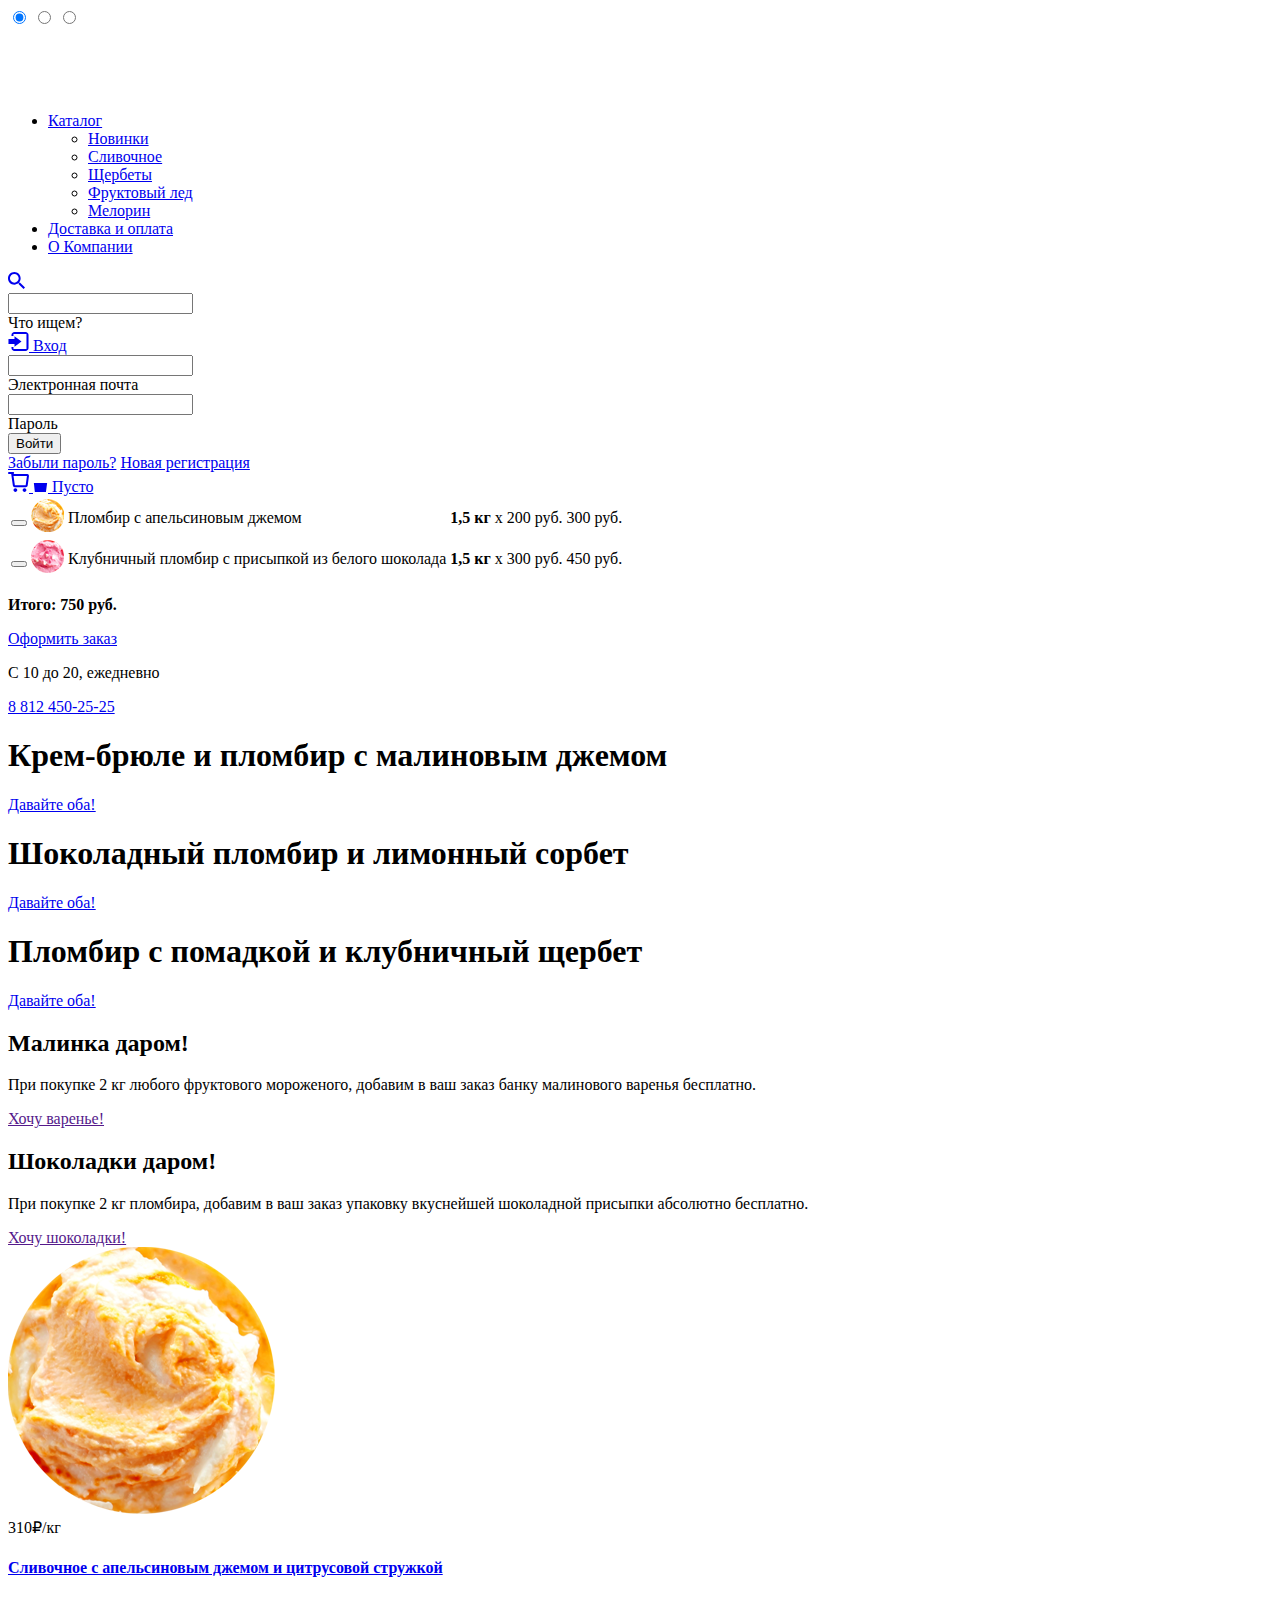
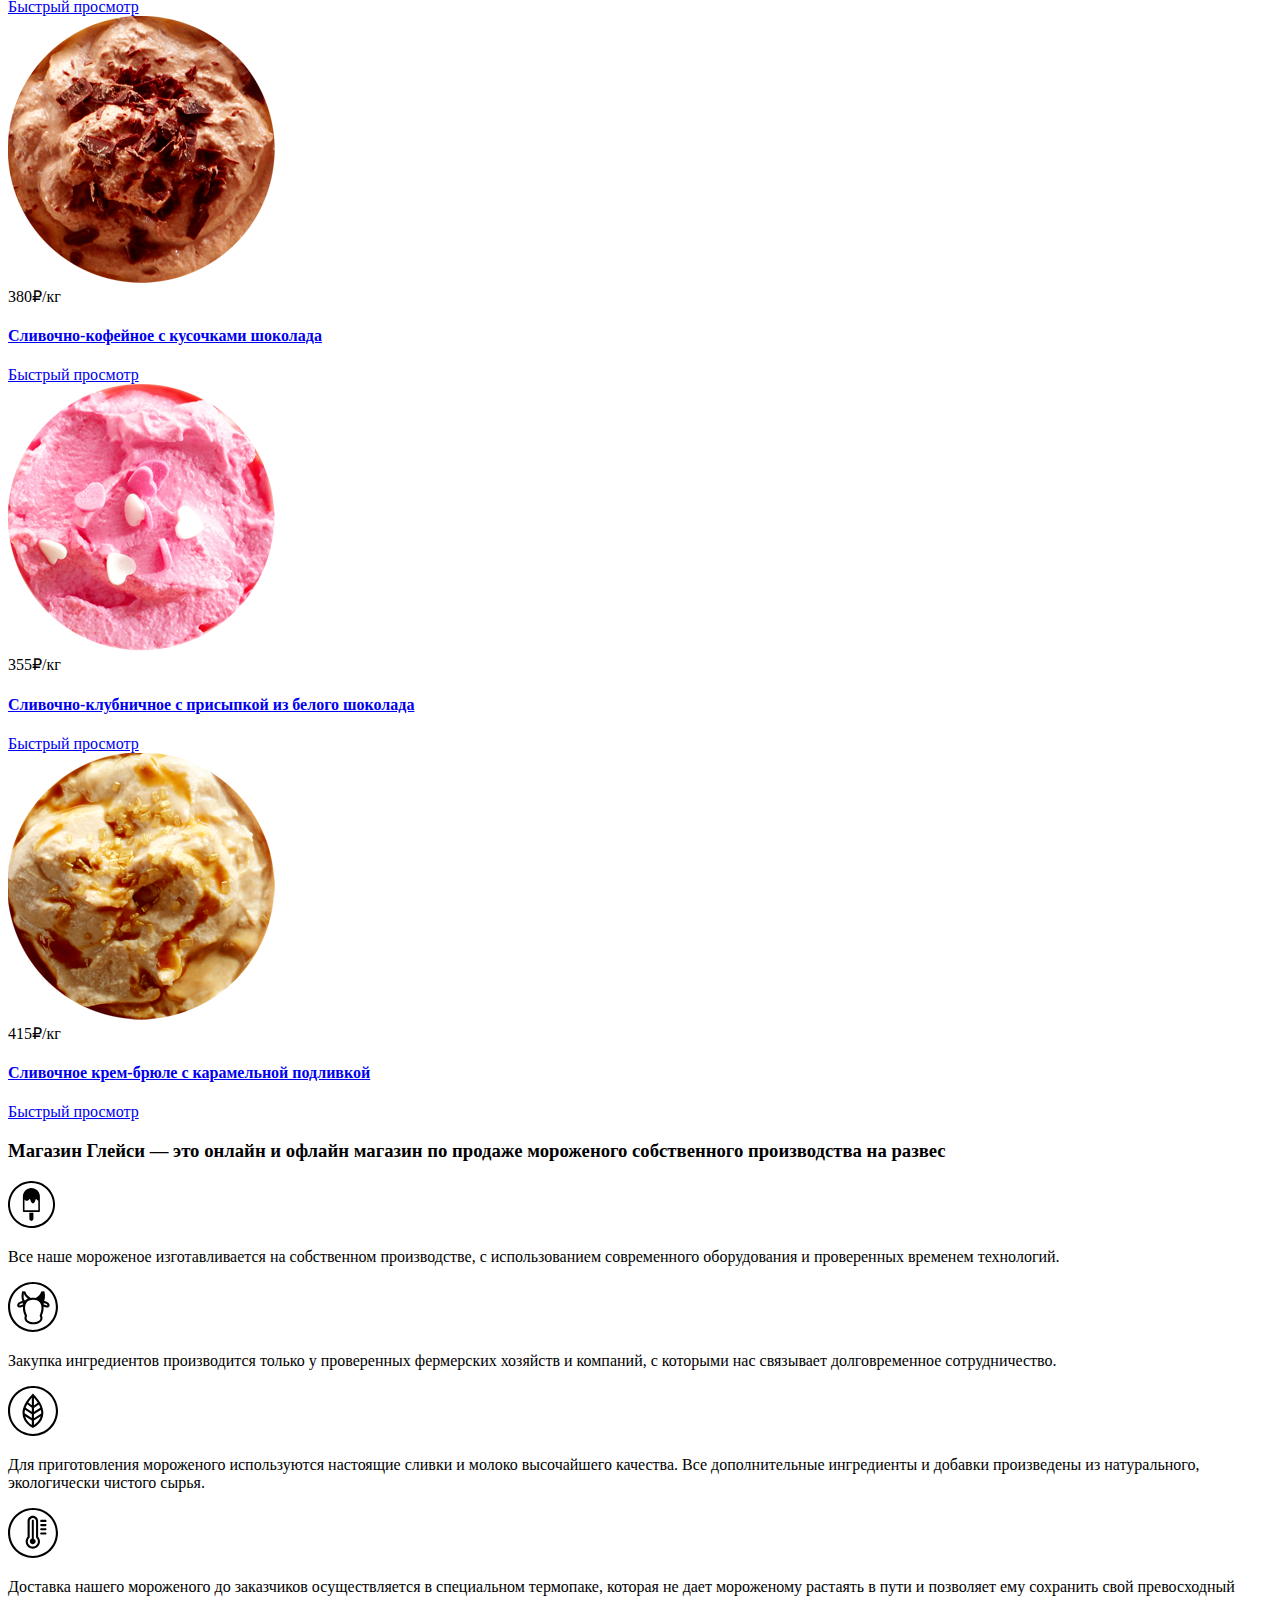
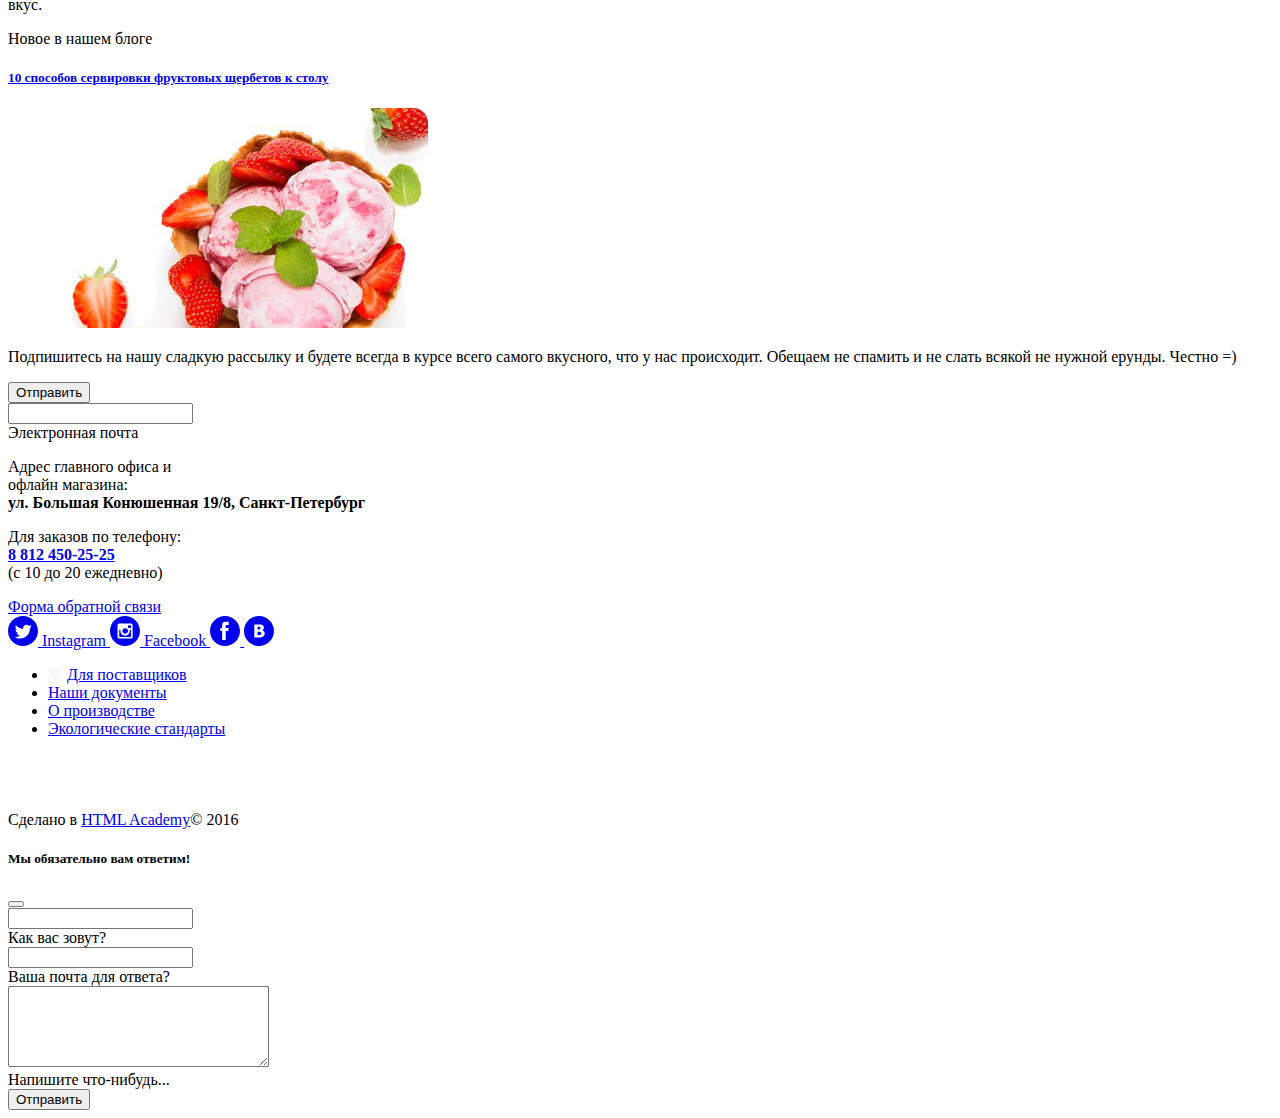
==== commit 451ba33c: "commit3" ====
--- a/index.html
+++ b/index.html
@@ -1,57 +1,693 @@
 <!DOCTYPE html>
-<html lang="en-us">
+
+<html lang="ru">
   <head>
-    <meta charset="UTF-8">
-    <title>Project by theConscience</title>
-    <meta name="viewport" content="width=device-width, initial-scale=1">
-    <link rel="stylesheet" type="text/css" href="stylesheets/normalize.css" media="screen">
-    <link href='https://fonts.googleapis.com/css?family=Open+Sans:400,700' rel='stylesheet' type='text/css'>
-    <link rel="stylesheet" type="text/css" href="stylesheets/stylesheet.css" media="screen">
-    <link rel="stylesheet" type="text/css" href="stylesheets/github-light.css" media="screen">
+    <meta charset="utf-8">
+    <title>Глейси: Главная</title>
+    <link href="https://fonts.googleapis.com/css?family=Roboto:400,700,500&subset=latin,cyrillic" rel="stylesheet" type="text/css">
+    <link href="css/normalize.css" rel="stylesheet">
+    <link href="css/style.min.css" rel="stylesheet">
   </head>
+
+
   <body>
-    <section class="page-header">
-      <h1 class="project-name">Project</h1>
-      <h2 class="project-tagline">1st htmlacademy check project</h2>
-      <a href="https://github.com/theConscience/project" class="btn">View on GitHub</a>
-      <a href="https://github.com/theConscience/project/zipball/master" class="btn">Download .zip</a>
-      <a href="https://github.com/theConscience/project/tarball/master" class="btn">Download .tar.gz</a>
-    </section>
-
-    <section class="main-content">
-      <h3>
-<a id="welcome-to-github-pages" class="anchor" href="#welcome-to-github-pages" aria-hidden="true"><span aria-hidden="true" class="octicon octicon-link"></span></a>Welcome to GitHub Pages.</h3>
-
-<p>This automatic page generator is the easiest way to create beautiful pages for all of your projects. Author your page content here <a href="https://guides.github.com/features/mastering-markdown/">using GitHub Flavored Markdown</a>, select a template crafted by a designer, and publish. After your page is generated, you can check out the new <code>gh-pages</code> branch locally. If you’re using GitHub Desktop, simply sync your repository and you’ll see the new branch.</p>
-
-<h3>
-<a id="designer-templates" class="anchor" href="#designer-templates" aria-hidden="true"><span aria-hidden="true" class="octicon octicon-link"></span></a>Designer Templates</h3>
-
-<p>We’ve crafted some handsome templates for you to use. Go ahead and click 'Continue to layouts' to browse through them. You can easily go back to edit your page before publishing. After publishing your page, you can revisit the page generator and switch to another theme. Your Page content will be preserved.</p>
-
-<h3>
-<a id="creating-pages-manually" class="anchor" href="#creating-pages-manually" aria-hidden="true"><span aria-hidden="true" class="octicon octicon-link"></span></a>Creating pages manually</h3>
-
-<p>If you prefer to not use the automatic generator, push a branch named <code>gh-pages</code> to your repository to create a page manually. In addition to supporting regular HTML content, GitHub Pages support Jekyll, a simple, blog aware static site generator. Jekyll makes it easy to create site-wide headers and footers without having to copy them across every page. It also offers intelligent blog support and other advanced templating features.</p>
-
-<h3>
-<a id="authors-and-contributors" class="anchor" href="#authors-and-contributors" aria-hidden="true"><span aria-hidden="true" class="octicon octicon-link"></span></a>Authors and Contributors</h3>
-
-<p>You can <a href="https://help.github.com/articles/basic-writing-and-formatting-syntax/#mentioning-users-and-teams" class="user-mention">@mention</a> a GitHub username to generate a link to their profile. The resulting <code>&lt;a&gt;</code> element will link to the contributor’s GitHub Profile. For example: In 2007, Chris Wanstrath (<a href="https://github.com/defunkt" class="user-mention">@defunkt</a>), PJ Hyett (<a href="https://github.com/pjhyett" class="user-mention">@pjhyett</a>), and Tom Preston-Werner (<a href="https://github.com/mojombo" class="user-mention">@mojombo</a>) founded GitHub.</p>
-
-<h3>
-<a id="support-or-contact" class="anchor" href="#support-or-contact" aria-hidden="true"><span aria-hidden="true" class="octicon octicon-link"></span></a>Support or Contact</h3>
-
-<p>Having trouble with Pages? Check out our <a href="https://help.github.com/pages">documentation</a> or <a href="https://github.com/contact">contact support</a> and we’ll help you sort it out.</p>
-
-      <footer class="site-footer">
-        <span class="site-footer-owner"><a href="https://github.com/theConscience/project">Project</a> is maintained by <a href="https://github.com/theConscience">theConscience</a>.</span>
-
-        <span class="site-footer-credits">This page was generated by <a href="https://pages.github.com">GitHub Pages</a> using the <a href="https://github.com/jasonlong/cayman-theme">Cayman theme</a> by <a href="https://twitter.com/jasonlong">Jason Long</a>.</span>
-      </footer>
-
-    </section>
-
+
+    <svg style="display: none;" width="0" height="0" version="1.1" xmlns="http://www.w3.org/2000/svg" xmlns:xlink="http://www.w3.org/1999/xlink">
+
+      <defs>
+
+        <symbol id="icon-search" viewBox="0 0 1024 1024">
+          <title>icon-search</title>
+          <path fill="currentColor" class="path1 fill-color3" d="M732.41 644.111h-46.512l-16.199-16.015c57.128-66.516 91.858-152.79 91.858-247.287 0-210.102-170.523-380.38-380.809-380.38-210.347 0-380.809 170.278-380.809 380.38 0 210.040 170.462 380.318 380.809 380.318 94.619 0 180.955-34.608 247.532-91.674l16.138 16.077v46.328l292.878 292.081 87.317-87.256-292.203-292.571zM380.748 644.111c-145.611 0-263.67-117.875-263.67-263.302 0-145.488 118.059-263.363 263.67-263.363s263.609 117.875 263.609 263.363c0 145.427-117.998 263.302-263.609 263.302z"></path>
+        </symbol>
+
+        <symbol id="icon-login" viewBox="0 0 1081 1024">
+          <title>icon-login</title>
+          <path fill="currentColor" class="path1 fill-color3" d="M919.39 1023.245h-596.022c-89.304 0-161.684-72.435-161.684-161.738v-53.086h107.789v107.789h700.632v-808.421h-700.632v106.119h-107.789v-51.739c0-89.304 72.381-161.684 161.684-161.684h596.022c89.304 0 161.684 72.381 161.684 161.684v699.338c0 89.304-72.381 161.738-161.684 161.738zM324.662 224.094l378.718 285.642-378.718 285.642v-147.833h-324.931v-275.618h324.931v-147.833z"></path>
+        </symbol>
+
+        <symbol id="icon-basket" viewBox="0 0 1071 1024">
+          <title>icon-basket</title>
+          <path fill="currentColor" class="path1 fill-color3" d="M1068.504 229.996l-62.523 462.797c-9.555 47.879-53.176 84.905-97.732 84.905h-564.994c-44.608 0-88.073-37.026-97.576-84.905l-76.285-534.2c-7.582-38.012-8.153-50.683-7.114-54.786h-110.35c-28.717 0-51.93-23.213-51.93-51.93 0-28.665 23.213-51.93 51.93-51.93h207.718c28.665 0 51.93 23.264 51.93 51.93 0 26.796-20.564 48.087-46.633 50.891h725.197c57.382 0 92.071 58.732 78.362 127.228zM281.355 204.966l68.184 467.367h554.193c-0.26 0-0.208-0.156 0.208-0.727l61.589-456.357c0 0 1.454-10.282 1.61-10.282h-685.782zM376.282 828.537c53.747 0 97.316 43.621 97.316 97.368s-43.569 97.316-97.316 97.316c-53.799 0-97.368-43.569-97.368-97.316s43.569-97.368 97.368-97.368zM843.648 828.537c53.747 0 97.316 43.621 97.316 97.368s-43.569 97.316-97.316 97.316c-53.799 0-97.368-43.569-97.368-97.316s43.569-97.368 97.368-97.368z"></path>
+        </symbol>
+
+        <symbol id="icon-basket-filled" viewBox="0 0 1512 1024">
+          <title>icon-basket-filled</title>
+          <path fill="currentColor" class="path1 fill-color1" d="M0 0h1511.024l-137.366 1024-1261.268-12.488-112.39-1011.512z"></path>
+        </symbol>
+
+        <symbol id="icon-icecream" viewBox="0 0 1024 1024">
+          <title>icon-icecream</title>
+          <path class="path1" d="M511.935 1024.238c-282.908 0-512.238-229.352-512.238-512.259s229.33-512.238 512.238-512.238c282.908 0 512.259 229.33 512.259 512.238s-229.352 512.259-512.259 512.259zM511.935 42.966c-258.615 0-469.013 210.398-469.013 469.013 0 258.637 210.398 469.034 469.013 469.034s469.034-210.398 469.034-469.034c0-258.615-210.419-469.013-469.034-469.013zM677.422 674.072h-335.685c-9.661 0-17.485-7.824-17.485-17.485v-317.25c0-49.514 19.257-96.068 54.269-131.058 35.012-35.012 81.544-54.291 131.058-54.291 49.493 0 96.046 19.278 131.058 54.291 34.991 34.991 54.269 81.544 54.269 131.058v317.25c0 9.661-7.824 17.485-17.485 17.485zM659.938 428.77c-13.702-4.625-22.304-14.178-29.069-21.699-7.997-8.861-11.908-12.816-20.445-12.859-0.497 0.303-2.961 1.988-6.678 9.229-3.739 7.262-7.197 17.031-10.547 26.497-4.409 12.427-8.969 25.265-15.064 35.617-9.185 15.518-20.943 23.385-34.991 23.385s-25.805-7.867-34.991-23.385c-6.095-10.352-10.655-23.19-15.064-35.617-3.35-9.466-6.808-19.235-10.547-26.497-3.717-7.219-6.16-8.926-6.678-9.229-8.537 0.043-12.449 3.998-20.424 12.859-9.293 10.309-22.002 24.444-46.575 24.444s-37.282-14.135-46.575-24.444c-1.102-1.232-2.118-2.334-3.069-3.372v235.403h300.716v-210.333zM553.863 824.538c0 24.465-19.819 44.284-44.284 44.284s-44.284-19.819-44.284-44.284v-133.219h88.568v133.219z"></path>
+        </symbol>
+
+        <symbol id="icon-thermometer" viewBox="0 0 1025 1024">
+          <title>icon-thermometer</title>
+          <path class="path1" d="M512.519 1024.238c-282.908 0-512.238-229.352-512.238-512.259s229.33-512.238 512.238-512.238c282.886 0 512.259 229.33 512.259 512.238s-229.373 512.259-512.259 512.259zM512.519 42.966c-258.615 0-469.013 210.398-469.013 469.013 0 258.637 210.398 469.034 469.013 469.034s469.034-210.398 469.034-469.034c0-258.615-210.419-469.013-469.034-469.013zM767.914 544.419h-86.45c-11.93 0-21.612-9.682-21.612-21.634 0-11.93 9.682-21.612 21.612-21.612h86.45c11.93 0 21.612 9.682 21.612 21.612 0 11.952-9.682 21.634-21.612 21.634zM767.914 457.947h-86.45c-11.93 0-21.612-9.661-21.612-21.612 0-11.93 9.682-21.612 21.612-21.612h86.45c11.93 0 21.612 9.682 21.612 21.612 0 11.952-9.682 21.612-21.612 21.612zM767.914 371.497h-86.45c-11.93 0-21.612-9.661-21.612-21.612 0-11.93 9.682-21.591 21.612-21.591h86.45c11.93 0 21.612 9.661 21.612 21.591 0 11.952-9.682 21.612-21.612 21.612zM767.914 285.047h-86.45c-11.93 0-21.612-9.661-21.612-21.591 0-11.952 9.682-21.634 21.612-21.634h86.45c11.93 0 21.612 9.682 21.612 21.634 0 11.93-9.682 21.591-21.612 21.591zM509.061 832.578c-81.047 0-147.462-65.68-147.462-146.403 0-34.969 17.765-70.932 39.378-99.482v-320.751c0-58.98 48.498-106.96 108.062-106.96 59.586 0 108.062 47.98 108.062 106.96v322.264c21.612 27.75 38.427 62.525 38.427 97.969 0 80.723-65.443 146.403-146.468 146.403zM574.871 605.885v-339.943c0-35.12-29.696-63.735-64.837-63.735s-64.837 28.615-64.837 63.735v338.56c-21.612 19.105-39.875 49.082-39.875 81.674 0 56.906 46.877 103.178 103.74 103.178 56.906 0 103.718-46.272 103.718-103.178 0-31.986-16.296-61.099-37.908-80.29zM507.591 743.081c-33.11 0-59.953-26.843-59.953-59.953 0-26.259 16.987-48.326 40.48-56.43v-363.781c0-11.325 9.185-20.51 20.51-20.51s20.51 9.185 20.51 20.51v364.408c22.434 8.688 38.405 30.322 38.405 55.803 0 33.11-26.843 59.953-59.953 59.953z"></path>
+        </symbol>
+
+        <symbol id="icon-leaf" viewBox="0 0 1024 1024">
+          <title>icon-leaf</title>
+          <path class="path1" d="M511.935 1024.238c-282.908 0-512.238-229.352-512.238-512.259s229.33-512.238 512.238-512.238c282.908 0 512.259 229.33 512.259 512.238s-229.352 512.259-512.259 512.259zM511.935 42.966c-258.615 0-469.013 210.398-469.013 469.013 0 258.637 210.398 469.034 469.013 469.034s469.034-210.398 469.034-469.034c0-258.615-210.419-469.013-469.034-469.013zM510.595 860.501c0 0-480.662-220.188 0-707.809 480.662 487.621 0 707.809 0 707.809zM488.075 241.347c-28.183 32.57-52.41 64.427-72.532 95.506l72.532 56.798v-152.303zM488.075 446.644l-95.095-73.029c-13.227 23.882-23.406 47.158-31.641 70.046l126.736 81.566v-78.583zM488.075 576.643l-139.444-89.757c-5.511 24.271-8.71 48.066-8.234 71.105l147.678 96.91v-78.259zM488.075 706.318l-138.687-89.281c23.903 89.541 93.301 149.688 138.687 180.162v-90.881zM531.3 239.25v160.278l78.453-56.149c-21.353-33.802-47.504-68.512-78.453-104.129zM631.668 380.553l-99.915 68.771-0.454 79.534 129.264-83.208c-7.543-21.288-17.009-42.966-28.896-65.097zM673.013 489.026l-141.259 89.951-0.454 79.556 148.997-95.268c0.994-24.011-1.686-48.823-7.283-74.239zM531.754 708.652l-0.454 90.016c44.759-29.544 114.676-88.979 139.703-178.627l-139.249 88.611z"></path>
+        </symbol>
+
+        <symbol id="icon-cow" viewBox="0 0 1025 1024">
+          <title>icon-cow</title>
+          <path class="path1" d="M845.243 501.129c9.229-13.962 10.482-31.381 3.501-47.85-17.571-41.323-77.654-59.283-102.659-65.097l-6.354-1.47c30.927-62.611 16.253-165.119 4.841-199.678l-66.091 5.49c-1.189 21.677-16.534 62.266-74.239 108.279l-36.568 25.179c-15.539-2.766-31.792-4.69-49.471-4.69-18.587 0-35.574 2.096-51.805 5.144l-34.256-23.622c-57.705-46.013-73.050-86.58-74.261-108.257l-66.069-5.49c-11.368 34.364-25.978 135.943 4.258 198.64l-2.075 0.475c-25.006 5.814-85.11 23.774-102.659 65.097-6.981 16.469-5.706 33.888 3.501 47.85 5.598 8.429 18.997 22.628 45.97 22.628 18.090 0 44.219-7.283 66.242-16.404-4.884 56.906 7.413 121.959 38.6 188.547-7.046 17.852-9.812 36.957-7.132 56.56 9.985 73.18 91.615 113.228 183.274 113.228s173.678-40.048 184.225-113.228c3.35-23.32-0.973-45.927-11.174-66.523 28.161-63.8 39.011-125.85 34.061-180.335 22.801 9.942 51.135 18.154 70.37 18.154 26.972 0 40.372-14.199 45.97-22.628zM303.439 430.305c2.55 12.125 3.199 14.696 10.223 24.919-14.696 12.125-93.733 40.523-82.884 14.956 10.871-25.546 72.661-39.875 72.661-39.875zM374.696 431.774c27.967-43.981 77.589-67.258 143.507-67.258 65.097 0 114.33 22.758 142.361 65.788 37.303 57.23 35.315 146.273-5.273 238.148l-8.17 18.522 8.991 18.154c6.721 13.529 9.099 27.405 7.132 41.172-7.543 52.324-78.626 76.162-141.454 76.162-62.655 0-133.327-23.731-140.438-75.838-1.578-11.541-0.065-23.277 4.495-34.818l6.873-17.355-7.932-16.879c-44.198-94.36-47.958-186.256-10.093-245.799zM808.956 470.18c10.871 25.568-68.166-2.831-82.884-14.977 7.046-10.223 7.694-12.773 10.244-24.919 0 0 61.769 14.329 72.64 39.897zM407.612 338.408c-29.609 12.168-51.567 35.553-65.486 42.533-27.859-29.588-23.968-103.913-15.237-150.92 3.026 54.853 80.723 108.387 80.723 108.387zM628.751 336.377c29.631 12.189 51.567 35.574 65.507 42.533 27.859-29.588 23.947-103.913 15.237-150.92-3.047 54.874-80.744 108.387-80.744 108.387zM512.519-0.259c-282.908 0-512.238 229.33-512.238 512.238s229.33 512.259 512.238 512.259c282.886 0 512.259-229.352 512.259-512.259s-229.373-512.238-512.259-512.238zM512.519 981.013c-258.615 0-469.013-210.398-469.013-469.034 0-258.615 210.398-469.013 469.013-469.013s469.034 210.398 469.034 469.013c0 258.637-210.419 469.034-469.034 469.034z"></path>
+        </symbol>
+
+        <symbol id="icon-arrow-right" viewBox="0 0 619 1024">
+          <title>icon-arrow-right</title>
+          <path fill="currentColor" class="path1" d="M514.394 617.841l-0.15-0.224-407.431 407.431-105.841-105.766 407.431-407.431-406.907-406.907 105.766-105.766 512.972 512.898-105.841 105.766z"></path>
+        </symbol>
+
+        <symbol id="icon-arrow-left" viewBox="0 0 618 1024">
+          <title>icon-arrow-left</title>
+          <path fill="currentColor" class="path1" d="M617.012 105.236l-406.54 406.54 406.017 406.017-105.535 105.535-511.776-511.776 105.535-105.535 0.224 0.149 406.54-406.465 105.535 105.535z"></path>
+        </symbol>
+
+        <symbol id="icon-vk" viewBox="0 0 1023 1024">
+          <title>icon-vk</title>
+          <path fill="currentColor" class="path1 fill-color2" d="M511.087 1023.381c-282.521 0-511.576-229.023-511.576-511.544 0-282.554 229.055-511.576 511.576-511.576s511.544 229.023 511.544 511.576c0 282.521-229.023 511.544-511.544 511.544zM680.939 523.476c-16.431-17.8-38.404-29.504-65.724-35.274v-2.347c19.006-8.020 33.938-20.408 44.696-37.296 10.856-16.855 16.268-36.057 16.268-57.704 0-18.713-3.977-35.177-11.802-49.488-7.824-14.214-19.724-25.722-35.568-34.264-14.638-7.922-30.352-13.106-47.141-15.518-16.757-2.543-41.469-3.749-73.972-3.749h-156.583v443.244h177.415c30.775 0 56.074-2.771 75.993-8.346 20.050-5.607 38.339-14.866 54.965-27.939 14.149-10.987 25.331-24.679 33.644-41.338 8.346-16.724 12.519-36.089 12.519-58.16 0-30.091-8.248-54.020-24.712-71.82zM561.847 641.165c-11.476 4.955-22.853 7.596-33.905 7.987-11.117 0.424-31.134 0.619-60.084 0.619h-5.999v-110.974h20.539c19.821 0 35.666 0.098 47.467 0.424 11.769 0.261 21.093 1.695 27.809 4.369 11.084 3.945 19.43 9.748 25.005 17.572 5.607 7.726 8.313 18.387 8.313 32.112 0 10.661-2.315 20.245-6.977 28.656-4.695 8.444-11.997 14.801-22.169 19.235zM539.613 456.089c-8.15 3.749-16.072 5.803-23.668 6.194-7.661 0.424-21.060 0.619-40.067 0.619h-14.018v-93.793h7.726c19.821 0 34.753 0.098 44.826 0.391 10.041 0.326 18.68 2.021 25.983 5.314 7.857 3.325 13.529 8.835 17.181 16.333 3.684 7.531 5.51 14.866 5.51 22.071 0 9.65-1.76 18.191-5.118 25.624-3.325 7.27-9.52 13.073-18.354 17.246z"></path>
+        </symbol>
+
+        <symbol id="icon-twitter" viewBox="0 0 1023 1024">
+          <title>icon-twitter</title>
+          <path fill="currentColor" class="path1 fill-color2" d="M511.25 1023.641c-282.611 0-511.706-229.128-511.706-511.739s229.096-511.739 511.706-511.739c282.644 0 511.739 229.128 511.739 511.739s-229.096 511.739-511.739 511.739zM793.241 305.7c-22.926 13.632-48.363 23.513-75.43 28.829-21.654-23.089-52.537-37.503-86.681-37.503-65.614 0-118.804 53.189-118.804 118.771 0 9.294 1.076 18.36 3.098 27.068-98.715-4.957-186.244-52.244-244.847-124.119-10.207 17.545-16.077 37.96-16.077 59.744 0 41.188 20.969 77.55 52.863 98.845-19.469-0.62-37.797-5.968-53.809-14.838 0 0.489 0 0.978 0 1.5 0 57.527 40.927 105.531 95.258 116.456-9.946 2.707-20.447 4.142-31.274 4.142-7.664 0-15.099-0.717-22.371-2.12 15.132 47.221 58.994 81.561 110.977 82.474-40.666 31.894-91.866 50.874-147.534 50.874-9.588 0-19.045-0.554-28.307-1.663 52.537 33.72 114.988 53.352 182.070 53.352 218.464 0 337.953-180.994 337.953-337.953 0-5.153-0.13-10.273-0.359-15.36 23.219-16.73 43.341-37.666 59.288-61.473-21.295 9.425-44.189 15.817-68.223 18.686 24.524-14.675 43.341-37.992 52.211-65.712z"></path>
+        </symbol>
+
+        <symbol id="icon-inst" viewBox="0 0 1023 1024">
+          <title>icon-inst</title>
+          <path fill="currentColor" class="path1 fill-color2" d="M511.087 1023.381c-282.521 0-511.544-229.023-511.544-511.544 0-282.554 229.023-511.576 511.544-511.576 282.554 0 511.576 229.023 511.576 511.576 0 282.521-229.023 511.544-511.576 511.544zM772.45 311.732c0-31.395-25.494-56.889-56.889-56.889h-401.906c-31.395 0-56.889 25.494-56.889 56.889v401.352c0 31.427 25.461 56.889 56.889 56.889h401.906c31.395 0 56.889-25.461 56.889-56.889v-401.352zM696.75 413.48h-60.768c-11.019 0-19.952-8.933-19.952-19.919v-60.801c0-11.019 8.933-19.919 19.952-19.919h60.768c11.019 0 19.952 8.9 19.952 19.919v60.801c0 10.987-8.933 19.919-19.952 19.919zM515.423 606.022c-51.118 0-92.522-41.436-92.522-92.554s41.403-92.522 92.522-92.522c51.118 0 99.955 37.296 99.955 92.522 0 55.194-48.836 92.554-99.955 92.554zM515.391 674.060c88.61 0 160.463-71.82 160.463-160.43 0-13.921-1.793-27.483-5.118-40.36 28.787 0.065 44.957 0 44.957 0v221.231c0 10.987-8.9 19.919-19.919 19.919h-360.731c-11.019 0-19.952-8.933-19.952-19.919v-221.231c0 0 9.128 0 44.989 0-3.325 12.91-5.118 26.439-5.118 40.36 0 88.61 71.82 160.43 160.43 160.43z"></path>
+        </symbol>
+
+        <symbol id="icon-fb" viewBox="0 0 1023 1024">
+          <title>icon-fb</title>
+          <path fill="currentColor" class="path1 fill-color2" d="M511.087 1023.381c-282.554 0-511.576-229.023-511.576-511.544 0-282.554 229.023-511.576 511.576-511.576 282.521 0 511.544 229.023 511.544 511.576 0 282.521-229.023 511.544-511.544 511.544zM638.525 198.084h-91.022c-107.388 0-133.078 50.401-133.078 141.587v71.657h-61.583v100.705h61.583v302.929h121.863v-302.929h89.425l9.291-100.705h-98.716l0.163-60.508c0-29.145 2.771-40.947 44.566-40.947h57.508v-111.789z"></path>
+        </symbol>
+
+        <symbol id="icon-heart" viewBox="0 0 1178 1024">
+          <title>icon-heart</title>
+          <path fill="#f7f8f8" class="path1 fill-color1" d="M590.458 1023.434v1.537c0 0-1.294-0.647-1.537-0.728-0.243 0.081-1.537 0.728-1.537 0.728v-1.537c-32.273-16.258-586.171-300.487-586.171-663.659 0-412.593 439.77-479.080 587.708-142.681 147.857-336.399 587.708-269.912 587.708 142.681 0 363.172-553.898 647.401-586.171 663.659z"></path>
+        </symbol>
+
+      </defs>
+
+    </svg>
+
+    
+    <!-- slider toggles -->
+    <input class="toggle toggle--1" type="radio" id="toggle--1" name="toggle" checked>
+    <input class="toggle toggle--2" type="radio" id="toggle--2" name="toggle">
+    <input class="toggle toggle--3" type="radio" id="toggle--3" name="toggle">
+
+
+    <div class="index-background">
+      
+      <!-- begin header -->
+      <div class="main-header__wrap">
+        
+        <header class="main-header">
+
+          <div class="main-header__logo">
+            <img class="main-header__img" src="img/logo/logo-gllacy.png" alt="Глейси магазин мороженого" width="154" height="64">
+          </div>
+
+
+
+          <nav class="main-nav">
+
+            <ul class="main-nav__menu">
+
+              <li class="main-nav__item  main-nav__item--dropdown">
+                <a href="catalog.html">Каталог</a>
+
+                <div class="sub-menu">
+                  <ul>
+                    <li class="sub-menu__item">
+                      <a href="#">Новинки</a>
+                    </li><!--
+                 --><li class="sub-menu__item">
+                      <a href="catalog.html">Сливочное</a>
+                    </li><!--
+                 --><li class="sub-menu__item">
+                      <a href="#">Щербеты</a>
+                    </li><!--
+                 --><li class="sub-menu__item">
+                      <a href="#">Фруктовый лед</a>
+                    </li><!--
+                 --><li class="sub-menu__item">
+                      <a href="#">Мелорин</a>
+                    </li>
+                  </ul>
+                </div>
+              </li><!--
+           --><li class="main-nav__item">
+                <a href="#">Доставка и оплата</a>
+              </li><!--
+           --><li class="main-nav__item">
+                <a href="#">О Компании</a>
+              </li>
+            </ul>
+          </nav>
+
+
+          <!-- begin user-block -->
+          <div class="user-block">
+            
+            <!-- search -->
+            <div class="user-block__element">
+
+              <a href="#" class="user-block__btn  user-block__btn--search">
+                <svg class="user-block__btn--icon" width="17" height="17"><use xmlns:xlink="http://www.w3.org/1999/xlink" xlink:href="#icon-search"></use></svg>
+              </a> 
+              
+              <!-- search popup -->
+              <div class="user-block__popup  user-block__popup--search">
+                <form action="#" method="get">
+                  <input  class="search__text-field textarea"  type="search"  name="search"  value=""  id="search">
+                  <div class="placeholder">
+                    <label for="search" class="form-hint">Что ищем?</label>
+                  </div>
+                </form>
+              </div>
+
+            </div>
+
+
+            <!-- login -->
+            <div class="user-block__element">
+
+              <a href="#" class="user-block__btn  user-block__btn--login">
+                <svg class="user-block__btn--icon" width="21" height="19"><use xmlns:xlink="http://www.w3.org/1999/xlink" xlink:href="#icon-login"></use></svg>
+                Вход
+              </a>
+              
+              <!-- login popup -->
+              <div class="user-block__popup  user-block__popup--login">
+                <form action="#" method="get">
+                  <input class="textarea"  type="email"  name="email"  pattern="[a-z0-9._%+-]+@[a-z0-9.-]+\.[a-z]{2,4}$"  id="login__e-mail" required>
+                  <div class="placeholder">
+                    <label for="login__e-mail" class="form-hint">Электронная почта</label>
+                  </div>
+
+                  <input class="textarea"  type="password"  name="password"  id="login__password" required >
+                  <div class="placeholder">
+                    <label for="login__password" class="form-hint">Пароль</label>
+                  </div>
+
+                  <input  class="btn--red  login__btn"  type="submit"  name="submit"  value="Войти">
+                </form>
+
+                <div class="login__support">
+                  <a href="#">Забыли пароль?</a>
+                  <a href="#">Новая регистрация</a>
+                </div>
+              </div>
+
+            </div>
+
+
+            <!-- basket -->
+            <div class="user-block__element">
+
+              <a href="#" class="user-block__btn  user-block__btn--basket">
+                <svg class="user-block__btn--icon" width="21" height="20"><use xmlns:xlink="http://www.w3.org/1999/xlink" xlink:href="#icon-basket"></use></svg>
+                <svg class="user-block__btn--icon" width="15" height="9"><use xmlns:xlink="http://www.w3.org/1999/xlink" xlink:href="#icon-basket-filled"></use></svg>
+                Пусто
+              </a>
+              
+              <!-- basket popup -->
+              <div class="user-block__popup  user-block__popup--basket">
+
+                <table class="basket__table">
+
+                  <tr class="basket__row">
+
+                    <td class="basket__cell">
+                      <button class="basket__btn--delete"></button>
+                    </td>
+
+                    <td class="basket__cell">
+                      <img src="img/content/miniature-icecream-orange_jam.png" alt="Сливочное мороженое с апельсиновым джемомй" width="33" height="33">
+                    </td>
+
+                    <td class="basket__cell">Пломбир с&nbsp;апельсиновым джемом</td>
+
+                    <td class="basket__cell">
+                      <b class="basket--bold">1,5 кг</b> x 200 руб.
+                    </td>
+
+                    <td class="basket__cell">300 руб.</td>
+
+                  </tr>
+
+
+
+                  <tr class="basket__row">
+
+                    <td class="basket__cell">
+                      <button class="basket__btn--delete"></button>
+                    </td>
+
+                    <td class="basket__cell">
+                      <img src="img/content/miniature-icecream-strawb_choc.png" alt="Сливочно-клубничное мороженое" width="33" height="33">
+                    </td>
+
+                    <td class="basket__cell">Клубничный пломбир с&nbsp;присыпкой из&nbsp;белого шоколада</td>
+
+                    <td class="basket__cell">
+                      <b class="basket--bold">1,5 кг</b> x 300 руб.
+                    </td>
+
+                    <td class="basket__cell">450 руб.</td>
+
+                  </tr>
+
+                </table>
+                  
+
+                <p class="basket__summary"><b>Итого: 750 руб.</b></p> 
+                <a class="btn--red  basket__btn" href="#">Оформить заказ</a>
+
+              </div>
+
+            </div>   
+
+          </div>
+          <!-- end user-block -->
+
+          
+          <!-- header contacts -->
+          <div class="main-header__contacts">
+            <p class="main-header__hours">C 10 до 20, ежедневно</p>
+            <a href="tel:+78124502525">8 812 450-25-25</a>
+          </div> 
+
+        </header>
+
+      </div>
+      <!-- end header -->
+        
+        
+
+      <!-- begin slider -->
+      <div class="slider__wrap">
+
+        <section class="slider">
+
+          <!-- slides -->
+          <div class="slider__item  slider__item--1  slider__item--active">
+            <div class="slider__text">
+              <h1 class="slider__title">Крем-брюле и пломбир с малиновым джемом</h1>
+              <a href="#" class="slider__btn btn--red">Давайте оба!</a>
+            </div>
+          </div>
+
+          <div class="slider__item  slider__item--2">
+            <div class="slider__text">
+              <h1 class="slider__title">Шоколадный пломбир и лимонный сорбет</h1>
+              <a href="#" class="slider__btn btn--red">Давайте оба!</a>
+            </div>
+          </div>
+
+          <div class="slider__item  slider__item--3">
+            <div class="slider__text">
+              <h1 class="slider__title">Пломбир с помадкой и клубничный щербет</h1>
+              <a href="#" class="slider__btn btn--red">Давайте оба!</a>
+            </div>
+          </div>
+            
+          <!-- slider controls -->
+          <div class="slider__controls--wrap">
+            <label class="slider__control slider__control--1"  for="toggle--1"></label>
+            <label class="slider__control slider__control--2"  for="toggle--2"></label>
+            <label class="slider__control slider__control--3"  for="toggle--3"></label>
+          </div>  
+
+        </section>
+
+      </div>
+      <!-- end slider -->
+        
+      
+      <!-- begin main -->
+      <main class="main-index">
+        
+        <!-- begin bunners -->
+        <div class="bunners__wrap">
+
+          <div class="bunners">
+
+            <div class="bunner  bunner__left  bunner-raspberry">
+              <h2 class="bunner__title">Малинка даром!</h2>
+              <p class="bunner__text">
+                                        При покупке 2&nbsp;кг любого фруктового мороженого, добавим в&nbsp;ваш заказ банку малинового варенья бесплатно.</p>
+              <a href="" class="bunner__btn  btn--red">Хочу варенье!</a>
+            </div>
+
+
+            <div class="bunner  bunner__right  bunner-choco">
+              <h2 class="bunner__title">Шоколадки даром!</h2>
+              <p class="bunner__text">
+                                        При покупке 2&nbsp;кг пломбира, добавим в&nbsp;ваш заказ упаковку вкуснейшей шоколадной присыпки абсолютно бесплатно.</p>
+              <a href="" class="bunner__btn  btn--red">Хочу шоколадки!</a>
+            </div>
+
+          </div>
+
+        </div>
+        <!-- end bunners -->
+          
+
+
+        <!-- begin popular -->
+        <div class="popular__wrap">
+
+          <div class="popular">
+
+            <article class="catalog-item">
+
+              <div class="catalog-item__inner">
+                <img class="catalog-item__img" src="img/content/icecream_orange-jam_267x267.png" alt="Сливочное мороженое с апельсиновым джемом"  width="267"  height="267">
+                <div class="catalog-item__price">310&#8381;<span>/кг</span></div>
+              </div>
+                
+              <a href="#" class="catalog-item__link">
+                <h4 class="catalog-item__title">
+                  <span class="catalog-item__title--inner">Сливочное с апельсиновым джемом и цитрусовой стружкой</span>
+                </h4>
+              </a>
+                
+              <div class="catalog-item__btn">
+                <a href="#" class="btn--red">Быстрый просмотр</a>
+              </div> 
+
+            </article>
+
+
+            <article class="catalog-item">
+
+              <div class="catalog-item__inner">
+                <img class="catalog-item__img" src="img/content/icecream_coffee-choclate_267x267.png" alt="Сливочно-кофейное мороженое"  width="267"  height="267">
+              <div class="catalog-item__price">380&#8381;<span>/кг</span></div>
+              </div>
+                
+              <a href="#" class="catalog-item__link">
+                <h4 class="catalog-item__title">
+                  <span class="catalog-item__title--inner">Сливочно-кофейное с кусочками шоколада</span>
+                </h4>
+              </a>
+                
+              <div class="catalog-item__btn">
+                <a href="#" class="btn--red">Быстрый просмотр</a>
+              </div> 
+
+            </article>
+
+
+            <article class="catalog-item">
+
+              <div class="catalog-item__inner">
+                <img class="catalog-item__img" src="img/content/icecream_strawberry-white-choclate_267x267.png" alt="Сливочно-клубничное мороженое"  width="267"  height="267">
+                  <div class="catalog-item__price">355&#8381;<span>/кг</span></div>
+              </div>
+                
+              <a href="#" class="catalog-item__link">
+                <h4 class="catalog-item__title">
+                  <span class="catalog-item__title--inner">Сливочно-клубничное с присыпкой из белого шоколада</span>
+                </h4>
+              </a>
+                
+              <div class="catalog-item__btn">
+                <a href="#" class="btn--red">Быстрый просмотр</a>
+              </div> 
+
+            </article>
+
+
+            <article class="catalog-item">
+
+              <div class="catalog-item__inner">
+                <img class="catalog-item__img" src="img/content/icecream_creme-brulee-caramel_267x267.png" alt="Сливочное крем-брюле"  width="267"  height="267">
+                <div class="catalog-item__price">415&#8381;<span>/кг</span></div>
+              </div>
+                
+              <a href="#" class="catalog-item__link">
+                <h4 class="catalog-item__title">
+                  <span class="catalog-item__title--inner">Сливочное крем-брюле с карамельной подливкой</span>
+                </h4>
+              </a>
+                
+              <div class="catalog-item__btn">
+                <a href="#" class="btn--red">Быстрый просмотр</a>
+              </div> 
+
+            </article>
+
+          </div>
+
+        </div>
+        <!-- end popular --> 
+
+
+
+        <!-- begin features -->
+        <div class="features__wrap">
+
+          <div class="features">
+
+            <div class="features__inner">
+                
+              <h3 class="features__title">
+                                          Магазин Глейси&nbsp;&mdash; это онлайн и&nbsp;офлайн магазин 
+                                          по&nbsp;продаже мороженого собственного производства на&nbsp;развес
+              </h3>
+
+
+              <div class="features__item">
+                  <svg class="features__icon" width="47" height="47"><use xmlns:xlink="http://www.w3.org/1999/xlink" xlink:href="#icon-icecream"></use></svg>
+                  <p class="features__text">
+                                            Все наше мороженое изготавливается 
+                                            на&nbsp;собственном производстве, 
+                                            с&nbsp;использованием современного оборудования и&nbsp;проверенных временем технологий.
+                  </p>
+              </div>
+              
+
+              <div class="features__item">
+                  <svg class="features__icon" width="50" height="50"><use xmlns:xlink="http://www.w3.org/1999/xlink" xlink:href="#icon-cow"></use></svg>
+                  <p class="features__text">
+                                            Закупка ингредиентов производится только у&nbsp;проверенных фермерских хозяйств и&nbsp;компаний, 
+                                            с&nbsp;которыми нас связывает долговременное сотрудничество.
+                  </p>
+              </div>
+
+
+              <div class="features__item">
+                  <svg class="features__icon" width="50" height="50"><use xmlns:xlink="http://www.w3.org/1999/xlink" xlink:href="#icon-leaf"></use></svg>
+                  <p class="features__text">
+                                            Для приготовления мороженого используются настоящие сливки и&nbsp;молоко высочайшего 
+                                            качества. Все дополнительные ингредиенты и добавки произведены из&nbsp;натурального, экологически чистого сырья.
+                  </p>
+              </div>
+              
+
+              <div class="features__item">
+                  <svg class="features__icon" width="50" height="50"><use xmlns:xlink="http://www.w3.org/1999/xlink" xlink:href="#icon-thermometer"></use></svg>
+                  <p class="features__text">
+                                            Доставка нашего мороженого до&nbsp;заказчиков осуществляется в&nbsp;специальном термопаке, 
+                                            которая не&nbsp;дает мороженому растаять в&nbsp;пути и&nbsp;позволяет ему сохранить свой превосходный вкус.
+                  </p>
+              </div>
+
+            </div>
+
+          </div>
+
+        </div>
+        <!-- end features -->
+
+
+
+        <!-- begin bunners -->
+        <div class="bunners__wrap">
+          
+          <div class="bunners">
+
+            <div class="bunner  bunner__left  bunner-blog">
+
+              <div class="bunner-blog__inner">
+                <p class="bunner-blog__descript">Новое в нашем блоге</p>
+                
+                  <h5 class="bunner-blog__title">
+                    <a href="#">10&nbsp;способов сервировки фруктовых щербетов к&nbsp;столу</a>
+                  </h5>
+              </div>
+
+              <img class="bunner-blog__img" src="img/background/bg-strawberry.jpg" alt="Cервировка фруктовых щербетов" width="420" height="220">
+
+            </div>
+
+
+            <div class="bunner  bunner__right  bunner-subscript">
+
+              <div class="bunner-subscript__inner">
+                <p>
+                                    Подпишитесь на&nbsp;нашу сладкую рассылку и&nbsp;будете всегда в&nbsp;курсе всего самого вкусного, что у&nbsp;нас происходит. Обещаем не&nbsp;спамить 
+                                    и&nbsp;не&nbsp;слать всякой не&nbsp;нужной ерунды. Честно =)</p>
+
+                <div class="bunner-subscript__form">
+                  <form action="#" method="post">
+                    <input class="bunner-subscript__btn btn--red" type="submit" value="Отправить">
+                    <div class="bunner-subscript__email--wrap">
+                      <input class="bunner-subscript__email textarea" type="email" id="bunner-subscript__email">
+                      <div class="placeholder">
+                        <label for="bunner-subscript__email" class="form-hint">Электронная почта</label>
+                      </div>
+                    </div>
+                  </form> 
+                </div>
+                
+              </div>
+
+            </div>
+
+          </div>
+
+        </div>
+        <!-- end bunners -->
+
+
+
+        <!-- begin contacts -->
+        <div class="map" id="yandex-map">
+
+          <div class="contacts">
+
+            <div class="adress-block">
+
+              <p class="adress-block__item">        Адрес главного офиса и <br>
+                                                    офлайн магазина: <br>
+                <b class="adress-block__item--bold">ул. Большая Конюшенная 
+                                                    19/8, Санкт-Петербург</b>
+              </p>
+                
+              <p class="adress-block__item">        Для заказов по телефону:<br>
+                  <b class="adress-block__item--bold">
+                      <a href="tel:+78124502525">   8 812 450-25-25</a>
+                  </b> <br>
+                                                    (с 10 до 20 ежедневно)
+              </p>
+
+              <a class="adress-block__btn  btn--red" href="feedback.html" target="_blank">Форма обратной связи</a>
+
+            </div>
+
+          </div>
+
+        </div>
+        <!-- end contacts -->
   
+      </main>
+      <!-- end main -->
+
+
+      <!-- begin footer -->
+      <div class="main-footer__wrap">
+        
+        <footer class="main-footer  clearfix">
+
+          <div class="main-footer__social main-footer__social--index">
+            <a href="#"  class="social__link" title="Мы в Twitter">
+              <svg class="social__icon" width="30" height="30"><use xmlns:xlink="http://www.w3.org/1999/xlink" xlink:href="#icon-twitter"></use></svg>
+            </a>
+            <a href="#"  class="social__link" title="Мы в Instagram">Instagram
+              <svg class="social__icon" width="30" height="30"><use xmlns:xlink="http://www.w3.org/1999/xlink" xlink:href="#icon-inst"></use></svg>
+            </a>
+            <a href="#"  class="social__link" title="Мы на Facebook">Facebook
+              <svg class="social__icon" width="30" height="30"><use xmlns:xlink="http://www.w3.org/1999/xlink" xlink:href="#icon-fb"></use></svg>
+            </a>
+            <a href="#"  class="social__link" title="Мы в VK">
+              <svg class="social__icon" width="30" height="30"><use xmlns:xlink="http://www.w3.org/1999/xlink" xlink:href="#icon-vk"></use></svg>
+            </a>
+          </div>
+
+
+          <div class="main-footer__info main-footer__info--index">
+            <ul>
+              <li>
+                <svg class="main-footer__info-icon" width="15" height="13"><use xmlns:xlink="http://www.w3.org/1999/xlink" xlink:href="#icon-heart"></use></svg>
+
+                <a href="#">Для поставщиков</a>
+              </li><!--
+           --><li>
+                <a href="#">Наши документы</a>
+              </li><!--
+           --><li>
+                <a href="#">О производстве</a>
+              </li><!--
+           --><li>
+                <a href="#">Экологические стандарты</a>
+              </li>
+            </ul>
+          </div>
+
+
+          <div class="main-footer__copyright">
+
+            <a href="https://htmlacademy.ru"  class="copyright__logo" target="_blank">
+              <img class="copyright__img" src="img/logo/logo-htmlacademy.png" alt="HTML academy" width="108" height="37">
+            </a>
+
+            <p class="copyright__text">Сделано в <a class="copyright__link" href="https://htmlacademy.ru" target="_blank">HTML Academy</a>&copy; 2016</p>
+
+          </div>
+
+        </footer>
+
+      </div>
+      <!-- end footer -->
+
+    </div>
+      
+    
+    <!-- begin feedback-form -->
+    <div class="feedback-form">
+
+      <div class="feedback-form__inner">
+
+        <h5 class="feedback-form__title">Мы обязательно вам ответим!</h5>
+
+        <button class="feedback-form__btn--close"></button>
+
+        <form action="mailto:admin@glassy.ru" method="post">
+          <input class="textarea" type="text" name="name" value="" id="feedback-form__name">
+          <div class="placeholder">
+            <label for="feedback-form__name" class="form-hint">Как вас зовут?</label>
+          </div>
+
+          <input class="textarea" type="email" name="email" value=""  id="feedback-form__email">
+          <div class="placeholder">
+            <label for="feedback-form__email" class="form-hint">Ваша почта для ответа?</label>
+          </div>
+
+          <textarea class="textarea big" cols="30" rows="5" name="text" id="feedback-form__text"></textarea>
+          <div class="placeholder big-area">
+            <label for="feedback-form__text" class="form-hint">Напишите что-нибудь...</label>
+          </div>
+
+          <button class="feedback-form__btn  btn--red" type="submit">Отправить</button>
+        </form>
+
+      </div>
+
+    </div>
+    <!-- end feedback-form -->
+    
+    <script src="js/script.min.js"></script>
+    <script type="text/javascript" charset="utf-8" src="https://api-maps.yandex.ru/services/constructor/1.0/js/?sid=ON5h-TjftL0PH4Al54mWabH_V998vWcS&&height=430&id=yandex-map&lang=ru_RU&sourceType=constructor"></script>
+    
   </body>
+
 </html>
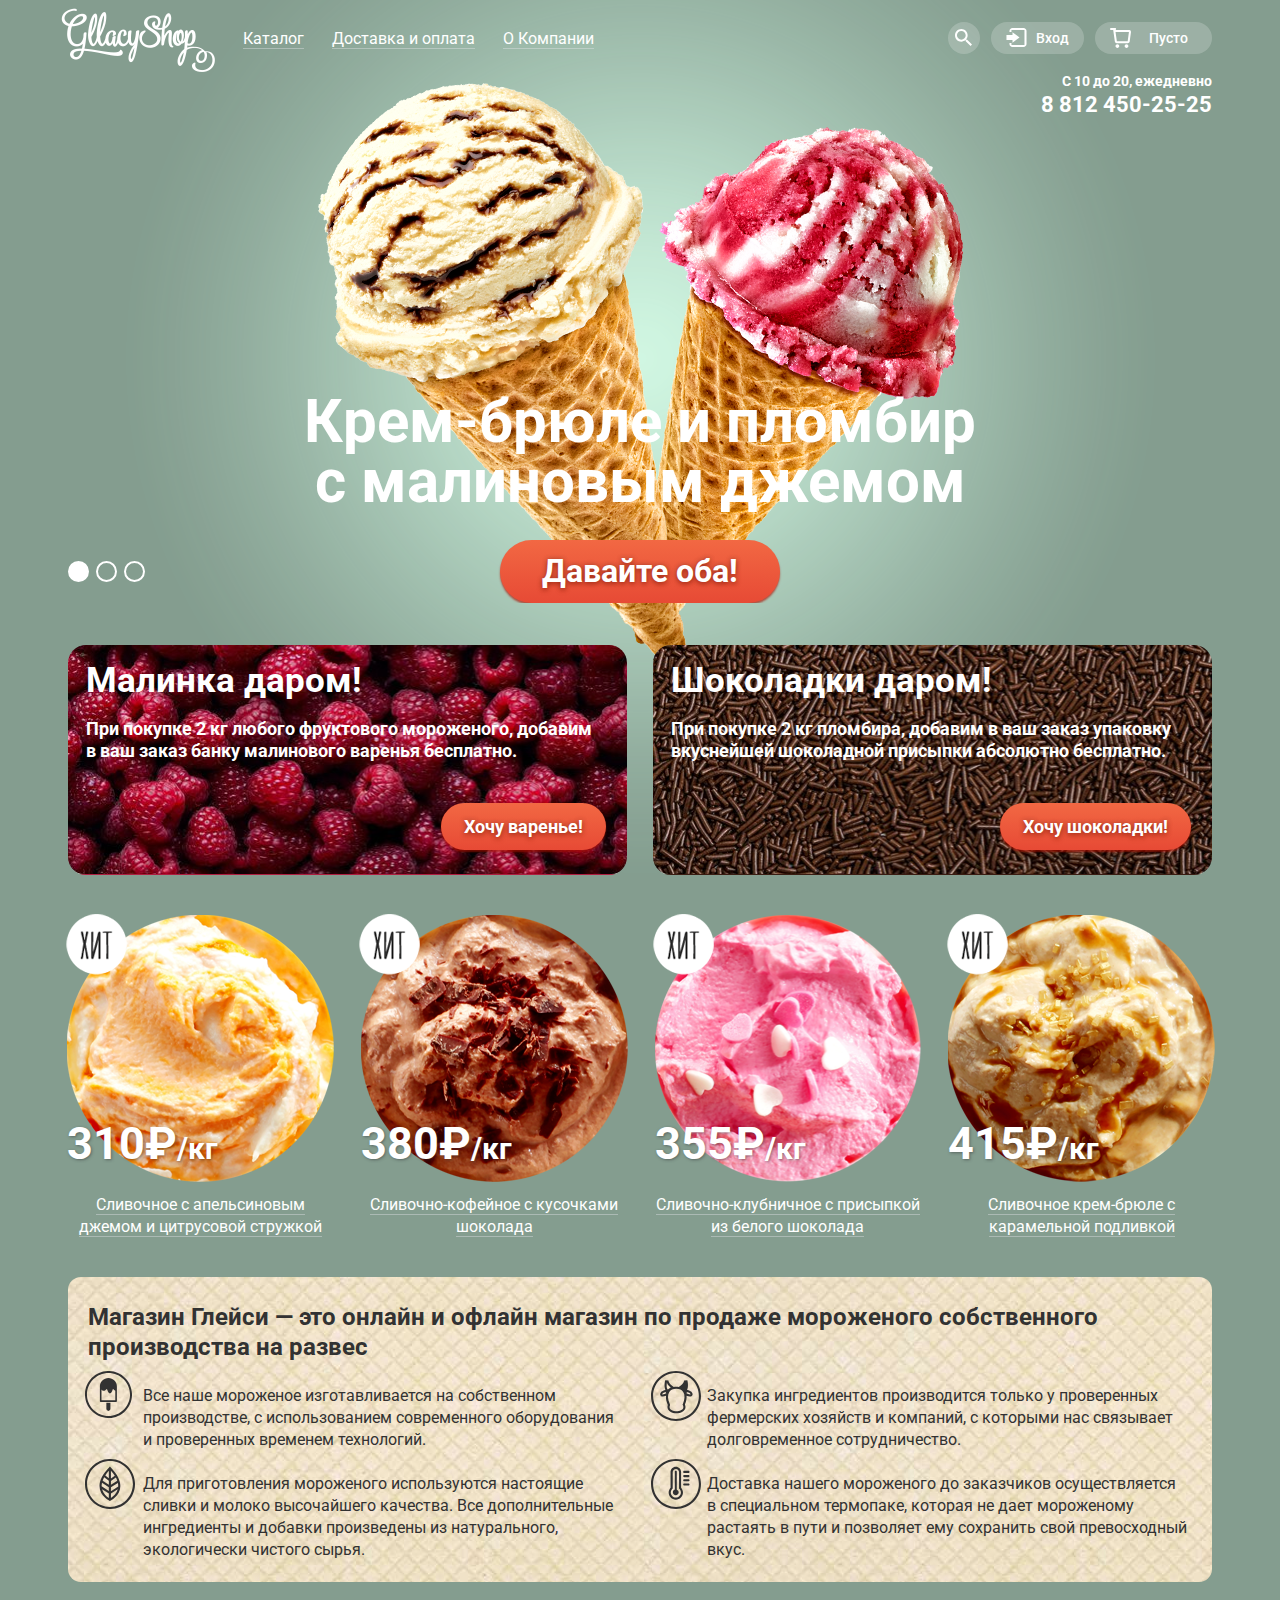
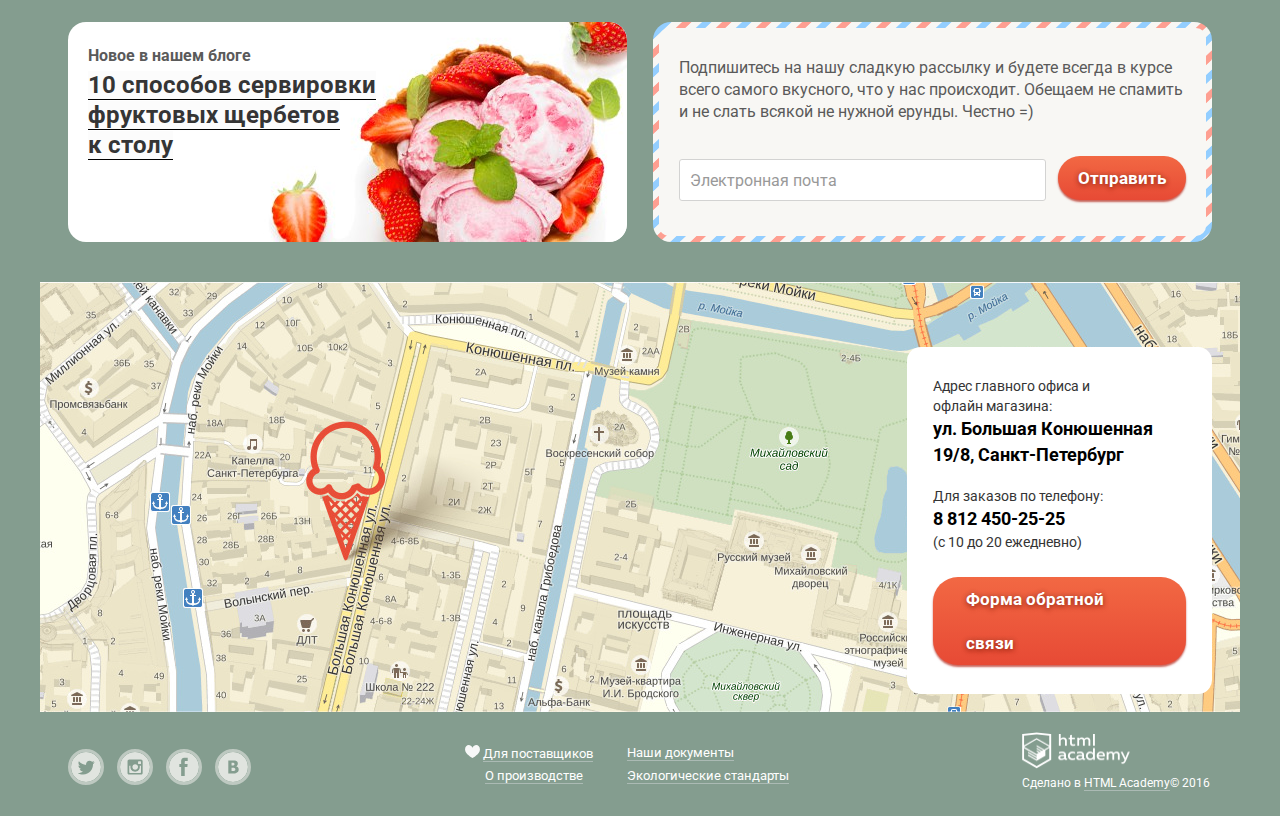
==== commit 077ee4f1: "commit6" ====
--- a/index.html
+++ b/index.html
@@ -95,7 +95,7 @@
 
     </svg>
 
-    
+
     <!-- slider toggles -->
     <input class="toggle toggle--1" type="radio" id="toggle--1" name="toggle" checked>
     <input class="toggle toggle--2" type="radio" id="toggle--2" name="toggle">
@@ -103,10 +103,10 @@
 
 
     <div class="index-background">
-      
+
       <!-- begin header -->
       <div class="main-header__wrap">
-        
+
         <header class="main-header">
 
           <div class="main-header__logo">
@@ -154,14 +154,14 @@
 
           <!-- begin user-block -->
           <div class="user-block">
-            
+
             <!-- search -->
             <div class="user-block__element">
 
               <a href="#" class="user-block__btn  user-block__btn--search">
                 <svg class="user-block__btn--icon" width="17" height="17"><use xmlns:xlink="http://www.w3.org/1999/xlink" xlink:href="#icon-search"></use></svg>
-              </a> 
-              
+              </a>
+
               <!-- search popup -->
               <div class="user-block__popup  user-block__popup--search">
                 <form action="#" method="get">
@@ -182,7 +182,7 @@
                 <svg class="user-block__btn--icon" width="21" height="19"><use xmlns:xlink="http://www.w3.org/1999/xlink" xlink:href="#icon-login"></use></svg>
                 Вход
               </a>
-              
+
               <!-- login popup -->
               <div class="user-block__popup  user-block__popup--login">
                 <form action="#" method="get">
@@ -216,7 +216,7 @@
                 <svg class="user-block__btn--icon" width="15" height="9"><use xmlns:xlink="http://www.w3.org/1999/xlink" xlink:href="#icon-basket-filled"></use></svg>
                 Пусто
               </a>
-              
+
               <!-- basket popup -->
               <div class="user-block__popup  user-block__popup--basket">
 
@@ -265,31 +265,31 @@
                   </tr>
 
                 </table>
-                  
-
-                <p class="basket__summary"><b>Итого: 750 руб.</b></p> 
+
+
+                <p class="basket__summary"><b>Итого: 750 руб.</b></p>
                 <a class="btn--red  basket__btn" href="#">Оформить заказ</a>
 
               </div>
 
-            </div>   
+            </div>
 
           </div>
           <!-- end user-block -->
 
-          
+
           <!-- header contacts -->
           <div class="main-header__contacts">
             <p class="main-header__hours">C 10 до 20, ежедневно</p>
             <a href="tel:+78124502525">8 812 450-25-25</a>
-          </div> 
+          </div>
 
         </header>
 
       </div>
       <!-- end header -->
-        
-        
+
+
 
       <!-- begin slider -->
       <div class="slider__wrap">
@@ -317,23 +317,23 @@
               <a href="#" class="slider__btn btn--red">Давайте оба!</a>
             </div>
           </div>
-            
+
           <!-- slider controls -->
           <div class="slider__controls--wrap">
             <label class="slider__control slider__control--1"  for="toggle--1"></label>
             <label class="slider__control slider__control--2"  for="toggle--2"></label>
             <label class="slider__control slider__control--3"  for="toggle--3"></label>
-          </div>  
+          </div>
 
         </section>
 
       </div>
       <!-- end slider -->
-        
-      
+
+
       <!-- begin main -->
       <main class="main-index">
-        
+
         <!-- begin bunners -->
         <div class="bunners__wrap">
 
@@ -358,7 +358,7 @@
 
         </div>
         <!-- end bunners -->
-          
+
 
 
         <!-- begin popular -->
@@ -372,16 +372,16 @@
                 <img class="catalog-item__img" src="img/content/icecream_orange-jam_267x267.png" alt="Сливочное мороженое с апельсиновым джемом"  width="267"  height="267">
                 <div class="catalog-item__price">310&#8381;<span>/кг</span></div>
               </div>
-                
+
               <a href="#" class="catalog-item__link">
                 <h4 class="catalog-item__title">
                   <span class="catalog-item__title--inner">Сливочное с апельсиновым джемом и цитрусовой стружкой</span>
                 </h4>
               </a>
-                
+
               <div class="catalog-item__btn">
                 <a href="#" class="btn--red">Быстрый просмотр</a>
-              </div> 
+              </div>
 
             </article>
 
@@ -392,16 +392,16 @@
                 <img class="catalog-item__img" src="img/content/icecream_coffee-choclate_267x267.png" alt="Сливочно-кофейное мороженое"  width="267"  height="267">
               <div class="catalog-item__price">380&#8381;<span>/кг</span></div>
               </div>
-                
+
               <a href="#" class="catalog-item__link">
                 <h4 class="catalog-item__title">
                   <span class="catalog-item__title--inner">Сливочно-кофейное с кусочками шоколада</span>
                 </h4>
               </a>
-                
+
               <div class="catalog-item__btn">
                 <a href="#" class="btn--red">Быстрый просмотр</a>
-              </div> 
+              </div>
 
             </article>
 
@@ -412,16 +412,16 @@
                 <img class="catalog-item__img" src="img/content/icecream_strawberry-white-choclate_267x267.png" alt="Сливочно-клубничное мороженое"  width="267"  height="267">
                   <div class="catalog-item__price">355&#8381;<span>/кг</span></div>
               </div>
-                
+
               <a href="#" class="catalog-item__link">
                 <h4 class="catalog-item__title">
                   <span class="catalog-item__title--inner">Сливочно-клубничное с присыпкой из белого шоколада</span>
                 </h4>
               </a>
-                
+
               <div class="catalog-item__btn">
                 <a href="#" class="btn--red">Быстрый просмотр</a>
-              </div> 
+              </div>
 
             </article>
 
@@ -432,23 +432,23 @@
                 <img class="catalog-item__img" src="img/content/icecream_creme-brulee-caramel_267x267.png" alt="Сливочное крем-брюле"  width="267"  height="267">
                 <div class="catalog-item__price">415&#8381;<span>/кг</span></div>
               </div>
-                
+
               <a href="#" class="catalog-item__link">
                 <h4 class="catalog-item__title">
                   <span class="catalog-item__title--inner">Сливочное крем-брюле с карамельной подливкой</span>
                 </h4>
               </a>
-                
+
               <div class="catalog-item__btn">
                 <a href="#" class="btn--red">Быстрый просмотр</a>
-              </div> 
+              </div>
 
             </article>
 
           </div>
 
         </div>
-        <!-- end popular --> 
+        <!-- end popular -->
 
 
 
@@ -458,9 +458,9 @@
           <div class="features">
 
             <div class="features__inner">
-                
+
               <h3 class="features__title">
-                                          Магазин Глейси&nbsp;&mdash; это онлайн и&nbsp;офлайн магазин 
+                                          Магазин Глейси&nbsp;&mdash; это онлайн и&nbsp;офлайн магазин
                                           по&nbsp;продаже мороженого собственного производства на&nbsp;развес
               </h3>
 
@@ -468,17 +468,17 @@
               <div class="features__item">
                   <svg class="features__icon" width="47" height="47"><use xmlns:xlink="http://www.w3.org/1999/xlink" xlink:href="#icon-icecream"></use></svg>
                   <p class="features__text">
-                                            Все наше мороженое изготавливается 
-                                            на&nbsp;собственном производстве, 
+                                            Все наше мороженое изготавливается
+                                            на&nbsp;собственном производстве,
                                             с&nbsp;использованием современного оборудования и&nbsp;проверенных временем технологий.
                   </p>
               </div>
-              
+
 
               <div class="features__item">
                   <svg class="features__icon" width="50" height="50"><use xmlns:xlink="http://www.w3.org/1999/xlink" xlink:href="#icon-cow"></use></svg>
                   <p class="features__text">
-                                            Закупка ингредиентов производится только у&nbsp;проверенных фермерских хозяйств и&nbsp;компаний, 
+                                            Закупка ингредиентов производится только у&nbsp;проверенных фермерских хозяйств и&nbsp;компаний,
                                             с&nbsp;которыми нас связывает долговременное сотрудничество.
                   </p>
               </div>
@@ -487,16 +487,16 @@
               <div class="features__item">
                   <svg class="features__icon" width="50" height="50"><use xmlns:xlink="http://www.w3.org/1999/xlink" xlink:href="#icon-leaf"></use></svg>
                   <p class="features__text">
-                                            Для приготовления мороженого используются настоящие сливки и&nbsp;молоко высочайшего 
+                                            Для приготовления мороженого используются настоящие сливки и&nbsp;молоко высочайшего
                                             качества. Все дополнительные ингредиенты и добавки произведены из&nbsp;натурального, экологически чистого сырья.
                   </p>
               </div>
-              
+
 
               <div class="features__item">
                   <svg class="features__icon" width="50" height="50"><use xmlns:xlink="http://www.w3.org/1999/xlink" xlink:href="#icon-thermometer"></use></svg>
                   <p class="features__text">
-                                            Доставка нашего мороженого до&nbsp;заказчиков осуществляется в&nbsp;специальном термопаке, 
+                                            Доставка нашего мороженого до&nbsp;заказчиков осуществляется в&nbsp;специальном термопаке,
                                             которая не&nbsp;дает мороженому растаять в&nbsp;пути и&nbsp;позволяет ему сохранить свой превосходный вкус.
                   </p>
               </div>
@@ -512,14 +512,14 @@
 
         <!-- begin bunners -->
         <div class="bunners__wrap">
-          
+
           <div class="bunners">
 
             <div class="bunner  bunner__left  bunner-blog">
 
               <div class="bunner-blog__inner">
                 <p class="bunner-blog__descript">Новое в нашем блоге</p>
-                
+
                   <h5 class="bunner-blog__title">
                     <a href="#">10&nbsp;способов сервировки фруктовых щербетов к&nbsp;столу</a>
                   </h5>
@@ -534,7 +534,7 @@
 
               <div class="bunner-subscript__inner">
                 <p>
-                                    Подпишитесь на&nbsp;нашу сладкую рассылку и&nbsp;будете всегда в&nbsp;курсе всего самого вкусного, что у&nbsp;нас происходит. Обещаем не&nbsp;спамить 
+                                    Подпишитесь на&nbsp;нашу сладкую рассылку и&nbsp;будете всегда в&nbsp;курсе всего самого вкусного, что у&nbsp;нас происходит. Обещаем не&nbsp;спамить
                                     и&nbsp;не&nbsp;слать всякой не&nbsp;нужной ерунды. Честно =)</p>
 
                 <div class="bunner-subscript__form">
@@ -546,9 +546,9 @@
                         <label for="bunner-subscript__email" class="form-hint">Электронная почта</label>
                       </div>
                     </div>
-                  </form> 
+                  </form>
                 </div>
-                
+
               </div>
 
             </div>
@@ -569,10 +569,10 @@
 
               <p class="adress-block__item">        Адрес главного офиса и <br>
                                                     офлайн магазина: <br>
-                <b class="adress-block__item--bold">ул. Большая Конюшенная 
+                <b class="adress-block__item--bold">ул. Большая Конюшенная
                                                     19/8, Санкт-Петербург</b>
               </p>
-                
+
               <p class="adress-block__item">        Для заказов по телефону:<br>
                   <b class="adress-block__item--bold">
                       <a href="tel:+78124502525">   8 812 450-25-25</a>
@@ -588,14 +588,14 @@
 
         </div>
         <!-- end contacts -->
-  
+
       </main>
       <!-- end main -->
 
 
       <!-- begin footer -->
       <div class="main-footer__wrap">
-        
+
         <footer class="main-footer  clearfix">
 
           <div class="main-footer__social main-footer__social--index">
@@ -650,8 +650,8 @@
       <!-- end footer -->
 
     </div>
-      
-    
+
+
     <!-- begin feedback-form -->
     <div class="feedback-form">
 
@@ -684,10 +684,10 @@
 
     </div>
     <!-- end feedback-form -->
-    
+
     <script src="js/script.min.js"></script>
     <script type="text/javascript" charset="utf-8" src="https://api-maps.yandex.ru/services/constructor/1.0/js/?sid=ON5h-TjftL0PH4Al54mWabH_V998vWcS&&height=430&id=yandex-map&lang=ru_RU&sourceType=constructor"></script>
-    
+
   </body>
 
 </html>
--- a/css/style.min.css
+++ b/css/style.min.css
@@ -0,0 +1 @@
+@charset "UTF-8";body{width:100%;margin:0;padding:0;background-color:#849d8f;color:#fff;font-family:Roboto,Arial,Helvetica,sans-serif;font-size:16px;line-height:22px}.bunners__wrap,.catalog,.catalog-header__wrap,.contacts,.features__wrap,.main-footer__wrap,.main-header__wrap,.pagination__wrap,.popular__wrap,.search-options__wrap,.slider__wrap{max-width:1200px;min-width:900px;margin:0 auto}.bunners,.catalog-header,.contacts,.main-footer,.main-header,.pagination,.search-options,.slider{padding:0 2.3%}.main-feedback{height:77vh}h1,h2,h3{color:#fff;font-family:Roboto,Arial,Helvetica,sans-serif;font-size:60px;font-weight:700;line-height:72px}h2,h3{font-size:35px;line-height:41px}h3{color:#323;font-size:24px;line-height:30px}@-webkit-keyframes bounce{0%{-webkit-transform:translateX(-200px);transform:translateX(-200px)}50%{-webkit-transform:translateX(50px);transform:translateX(50px)}75%{-webkit-transform:translateX(-5px);transform:translateX(-5px)}80%,to{-webkit-transform:translateX(0);transform:translateX(0)}90%{-webkit-transform:translateX(5px);transform:translateX(5px)}}@keyframes bounce{0%{-webkit-transform:translateX(-200px);transform:translateX(-200px)}50%{-webkit-transform:translateX(50px);transform:translateX(50px)}75%{-webkit-transform:translateX(-5px);transform:translateX(-5px)}80%,to{-webkit-transform:translateX(0);transform:translateX(0)}90%{-webkit-transform:translateX(5px);transform:translateX(5px)}}@-webkit-keyframes shake{0%,to{-webkit-transform:translateX(0);transform:translateX(0)}10%,30%,50%,70%,90%{-webkit-transform:translateX(-10px);transform:translateX(-10px)}20%,40%,60%,80%{-webkit-transform:translateX(10px);transform:translateX(10px)}}@keyframes shake{0%,to{-webkit-transform:translateX(0);transform:translateX(0)}10%,30%,50%,70%,90%{-webkit-transform:translateX(-10px);transform:translateX(-10px)}20%,40%,60%,80%{-webkit-transform:translateX(10px);transform:translateX(10px)}}.slider{z-index:1}.sub-menu,.user-block__popup{z-index:10}.bunner-blog__img{z-index:2}.bunner-blog__inner{z-index:3}.catalog-item__btn{z-index:20}.popular .catalog-item::before{z-index:6}.adress-block{z-index:1}.feedback-form{z-index:100}.catalog-background{min-width:120vh;background-image:-webkit-linear-gradient(#9db1a5,#849d8f);background-image:linear-gradient(#9db1a5,#849d8f)}.btn--red,.btn--red:active,.btn--red:hover{text-shadow:0 2px 5px rgba(160,32,11,.76),0 0 5px rgba(61,61,46,.34)}.btn--red{display:block;padding:0;border:0 none;outline:0 none;background-color:#f26843;background-image:-webkit-linear-gradient(#f26843,#e74a35);background-image:linear-gradient(#f26843,#e74a35);color:inherit;text-decoration:none;border-radius:25px;box-shadow:0 2px 2px 0 rgba(172,16,0,.64);font-family:Roboto,Arial,Helvetica,sans-serif;font-size:18px;line-height:22px;font-weight:700}.btn--red:active,.btn--red:hover{background:#f26843}.btn--red:hover{background-image:-webkit-linear-gradient(#f58669,#ec6f5e);background-image:linear-gradient(#f58669,#ec6f5e);box-shadow:0 2px 2px 0 #ac1000}.btn--red:active{background-image:-webkit-linear-gradient(#d84732,#e1603e);background-image:linear-gradient(#d84732,#e1603e);box-shadow:inset 0 2px 2px 0 #942718}.textarea{width:100%;height:42px;box-sizing:border-box;margin-top:10px;margin-bottom:10px;padding:13px;border-radius:5px;border:1px solid #d3d3d2;color:#353535;font-size:16px;line-height:24px;font-weight:700;font-family:Roboto,Arial,Helvetica,sans-serif}.textarea:hover{border:1px solid #c7c6c5;box-shadow:inset 0 0 0 1px #c7c6c5}.textarea:focus+.placeholder .form-hint{top:-72px;font-size:11px;line-height:24px;color:#5b9ddf}.placeholder{position:relative}.form-hint{position:absolute;left:15px;top:-42px;font-size:14px;line-height:24px;color:#999;-webkit-transition:.2s ease all;transition:.2s ease all}.lostfocus{top:-72px;font-size:11px;line-height:24px;color:#9a9a9a}.big-area .form-hint{top:-160px}.big:focus+.placeholder .form-hint{top:-192px}.big-area .lostfocus{top:-192px}.main-header{position:relative;min-height:115px;margin-top:-14px}.main-header::after{content:"";display:table;clear:both}.main-header__logo{float:left;width:154px;margin-left:-7px;padding-top:8px}.main-header__img{color:#fff}.main-header__contacts{width:200px;margin-left:auto;text-align:right}.main-header__contacts a{color:inherit;text-decoration:none;font-size:22px;font-weight:700;line-height:28px}.main-header__hours{margin-bottom:0;font-size:14px;line-height:20px;font-weight:700}.main-nav{position:absolute;left:154px;right:270px}.main-nav__menu{padding-top:22px;margin-left:35px;margin-top:0;margin-bottom:0;padding-left:0;list-style:none}.main-nav__item{display:inline-block;vertical-align:top;padding:0 14px;line-height:33px}.main-nav__item a{border-bottom:1px solid rgba(230,230,235,.4);color:inherit;text-decoration:none}.main-nav__item:active,.main-nav__item:hover{background:#f7f6f3;color:#000;font-weight:700;border-radius:20px}.main-nav__item--current a,.main-nav__item:active a,.main-nav__item:hover a{border-bottom:0}.main-nav__item:active{box-shadow:inset 0 2px 1px 0 #696969}.main-nav__item--current{background:#d07058;border-radius:20px;font-weight:700}.main-nav__item--dropdown{position:relative;margin-bottom:10px}.main-nav__item--dropdown:hover>.sub-menu,.user-block__btn--search:hover .user-block__popup--search{display:block}.sub-menu{display:none;position:absolute;top:37px;left:-7px;min-width:143px;background:#f8f7f4;color:#343434;box-shadow:0 20px 20px 0 rgba(0,0,0,.4);border-radius:5px;font-size:14px;line-height:20px;font-weight:400}.sub-menu ul{margin-top:0;margin-bottom:0;padding-left:0;list-style:none}.sub-menu__item a{display:block;margin:0 8px;padding-left:12px;padding-top:6px;padding-bottom:6px;border-bottom:0}.sub-menu__item:hover{background:#fbded7}.sub-menu__item:active{background:#f6b5a5}.sub-menu__item--current{pointer-events:none;cursor:default;color:#fff;background:#d07058}.sub-menu__item--current:hover{background:#d07058}.sub-menu__item:first-child a{padding-top:9px;padding-bottom:10px;border-bottom:1px solid #d1d0ce;font-weight:700}.sub-menu__item:first-child:hover{background:#fbded7;border-radius:5px 5px 0 0}.sub-menu__item:first-child:active{background:#f6b5a5;border-radius:5px 5px 0 0}.sub-menu__item:nth-child(2){padding-top:2px}.sub-menu__item:last-child:hover{background:#fbded7;border-radius:0 0 5px 5px}.sub-menu__item:last-child:active{background:#f6b5a5;border-radius:0 0 5px 5px}.user-block{float:right;max-width:270px;padding-top:22px;margin-bottom:7px}.user-block__element{position:relative;display:inline-block;vertical-align:top;min-width:32px;margin-right:7px;text-align:right}.user-block__element:last-child{margin-right:0}.user-block__btn{display:block;padding:0 15px 0 45px;margin-bottom:10px;text-decoration:none;border-radius:20px;background-color:rgba(255,255,255,.2);color:#fff;font-size:14px;line-height:32px;font-weight:500}.user-block__btn--icon{position:absolute;left:15px;top:6px}.user-block__btn--icon:nth-child(2){position:absolute;left:20px;top:10px;color:transparent}.user-block__btn--search{width:32px;height:32px;padding:0}.user-block__btn--search .user-block__btn--icon{left:7px;top:7px}.user-block__btn--basket{min-width:57px;text-align:center}.user-block__btn:hover{background:#f8f7f4;color:#000}.user-block__btn:hover .user-block--icon:first-child{color:#000}.user-block__btn:hover .basket-filled{background:#f8f7f4;color:#000}.user-block__btn:hover .basket-filled--icon{color:#000}.user-block__btn:hover .basket-filled--icon:nth-child(2){color:#e1603e}.user-block__popup{display:none;position:absolute;top:10px;left:-7px;padding:0 16px;background-color:#f8f7f4;text-align:left;border-radius:5px;box-shadow:0 20px 20px 0 rgba(0,0,0,.2)}.user-block__popup--search{top:36px;left:-295px;width:310px;padding:10px;border-radius:5px}.user-block__popup--login{top:36px;left:-180px;width:240px;padding-top:10px;padding-bottom:10px}.user-block__popup--login::after{content:"";display:table;clear:both}.user-block__popup--basket{top:36px;left:-425px;width:510px;padding-top:16px;padding-bottom:18px;color:#333}.user-block__element:hover>.user-block__popup{display:block}.basket-filled svg:nth-child(2){color:#e1603e}.basket-filled:hover svg:nth-child(1){color:#000}.basket-filled:hover svg:nth-child(1):nth-child(2){color:#e1603e}.basket-filled:hover .basket-filled__popup{display:block}.login__btn,.login__support{margin-top:5px}.login__btn{float:left;padding:7px 30px;font-size:15px}.login__support{float:right;width:120px}.login__support a{display:inline-block;vertical-align:top;text-decoration:none;color:#333;border-bottom:1px solid rgba(0,0,0,.3);font-size:13px;line-height:12px}.login__support a:active,.login__support a:hover{color:#ec593c;border-bottom:1px solid rgba(236,89,60,.3)}.basket__table{border-bottom:1px solid #cacac7}.basket__row{display:block;padding-top:20px}.basket__row:nth-child(2){padding-top:10px;padding-bottom:5px}.basket__cell{padding-bottom:5px;padding-right:14px;vertical-align:top;font-size:13px;line-height:18px}.basket__cell:nth-child(2){margin-top:-4px}.basket__btn--delete{position:relative;width:10px;height:30px;background:0 0;border:0 none;outline:0 none;cursor:pointer}.basket__btn--delete::after,.basket__btn--delete:before{content:"";position:absolute;top:0;left:5px;width:1px;height:15px;border-radius:1px;background-color:#333}.basket__btn--delete::after{-webkit-transform:rotate(45deg);-ms-transform:rotate(45deg);transform:rotate(45deg)}.basket__btn--delete::before{-webkit-transform:rotate(-45deg);-ms-transform:rotate(-45deg);transform:rotate(-45deg)}.basket__cell:nth-child(3){width:217px}.basket__cell:nth-child(4){width:97px;padding-left:14px;color:gray}.basket--bold{color:#333}.basket__cell:nth-child(5){width:50px;padding-left:13px}.basket__summary{margin-top:12px;margin-bottom:12px;margin-right:10px;text-align:right;font-size:15px}.basket__btn{float:right;margin-bottom:4px;padding:0 21px;color:#fff;font-size:15px;line-height:34px}.toggle{display:none}.index-background{min-width:960px;margin-top:-14px;background-repeat:no-repeat;background-position:50% 0;-webkit-transition:all .3s ease-out;transition:all .3s ease-out}.index-background::after,.index-background::before{content:"";visibility:hidden;background-image:url("../img/background/slide-1.png")}.index-background::after{background-image:url("../img/background/slide-2.png")}.toggle--1:checked~.index-background{background-color:#849d8f;background-image:url("../img/background/slide-1.png")}.toggle--2:checked~.index-background{background-color:#8996a6;background-image:url("../img/background/slide-2.png")}.toggle--3:checked~.index-background{background-color:#a7958e;background-image:url("../img/background/slide-3.png")}.slider{position:relative;margin-bottom:42px;padding-top:200px;overflow:hidden}.slider__item{display:none}.slider__text{width:690px;margin:73px auto 0;text-align:center}.slider__title{margin-bottom:28px;color:#fff;font-size:60px;line-height:60px;font-weight:700}.slider__controls--wrap{position:absolute;bottom:20px;display:block;width:100px}.slider__btn{height:63px;width:280px;margin:0 auto;border-radius:100px;font-size:32px;line-height:63px}.slider__control{display:inline-block;vertical-align:top;width:17px;height:17px;margin-right:3px;cursor:pointer;border:2px solid #fff;border-radius:50%;font-size:0}.toggle--1:checked~.index-background .slider__control--1,.toggle--2:checked~.index-background .slider__control--2,.toggle--3:checked~.index-background .slider__control--3{background-color:#fff}.toggle--1:checked~.index-background .slider__item--1,.toggle--2:checked~.index-background .slider__item--2,.toggle--3:checked~.index-background .slider__item--3{display:block}.bunners{margin-bottom:15px}.bunners::after{content:"";display:table;clear:both}.bunner{position:relative;width:48.9%;box-sizing:border-box;height:230px;padding:15px 18px;margin-bottom:15px;overflow:hidden;border-radius:18px}.bunner__left{float:left}.bunner__right{float:right}.bunner__title{margin:0 0 17px}.bunner__text{margin:0 0 25px;font-size:18px;line-height:22px;font-weight:700;padding-right:10px}.bunner__btn{position:absolute;bottom:25px;right:21px;float:right;padding:0 23px;line-height:47px}.bunner-raspberry{background:#ae1d40 url("../img/background/bg-raspberry.jpg") no-repeat}.bunner-choco{background:#3a1d13 url("../img/background/bg-chocolate.jpg") no-repeat}.bunner-blog{position:relative;height:220px;padding:0;background:#fff}.bunner-blog .bunner-blog__img{position:absolute;right:0;border-radius:18px}.bunner-blog__inner{position:absolute;left:20px;width:300px;padding:23px 0;font-size:24px;line-height:30px;font-weight:700;color:#353535}.bunner-blog__descript{margin:0 0 3px;font-size:16px;line-height:22px;color:#5a5a5a}.bunner-blog__title{margin:0;font-size:24px;line-height:30px;font-weight:700}.bunner-blog__title a{text-decoration:none;color:#353535;background:rgba(251,251,251,.8);border-bottom:1px solid #000}.bunner-blog__title a:active,.bunner-blog__title a:hover{color:#ec593c;border-bottom:1px solid rgba(236,89,60,.3)}.bunner-subscript{height:220px;padding:6px;background:#f8f7f4;background-image:url("../img/background/pattern-postcard.png")}.bunner-subscript__inner{position:relative;height:161px;padding:13px 20px 34px;border-radius:10px;color:#5a5a5a;background:#f8f7f4}.bunner-subscript__inner p{min-height:90px;margin-bottom:2px}.bunner-subscript__email--wrap{margin-right:140px}.bunner-subscript__email{width:100%;outline:0 none;border-radius:3px}.bunner-subscript .form-hint{left:11px;font-size:16px}.bunner-subscript .lostfocus{font-size:11px}.bunner-subscript__btn{position:static;float:right;min-width:120px;margin-top:7px;padding:0 20px;color:#fff;font-size:17px;line-height:44px;border:none}.catalog-item{display:inline-block;vertical-align:top;width:22.75%;padding:10px 1.15% 20px;margin-left:14px;margin-right:-26px;margin-bottom:10px;background-color:transparent;border-top-right-radius:5px;border-top-left-radius:5px}.catalog-item,.catalog-item__inner{position:relative}.catalog-item:hover{background-color:rgba(255,255,255,.3)}.catalog-item:last-child{margin-right:0}.catalog-item__img{position:relative;max-width:100%;height:auto;margin-bottom:6px}.catalog-item__link{color:inherit;text-decoration:none}.catalog-item__title{margin:0;text-align:center;font-weight:400}.catalog-item__title--inner{border-bottom:1px solid rgba(230,230,235,.4)}.catalog-item:hover .catalog-item__title--inner{border:none}.catalog-item__price{position:absolute;bottom:8%;font-size:45px;line-height:1.2;font-weight:700;text-shadow:1px 1px 3px rgba(49,50,53,.5)}.catalog-item__price span{font-size:30px}.catalog-item__btn{display:none;position:absolute;top:100%;left:0;width:100%;background:rgba(255,255,255,.3);border-bottom-right-radius:5px;border-bottom-left-radius:5px;box-shadow:0 20px 20px 0 rgba(0,0,0,.1)}.catalog-item__btn a{display:block;width:194px;margin:0 auto 20px;font-size:15px;line-height:35px;text-align:center}.catalog-item:hover .catalog-item__btn{display:block}.popular{padding-left:1.15%;padding-right:1.15%;margin-bottom:9px}.popular .catalog-item{margin-left:0;margin-right:-4px}.popular .catalog-item::before{content:"";position:absolute;top:9px;left:12px;display:block;height:70px;width:71px;background:url("../img/icon/icon-hit.png") no-repeat}.features{margin-bottom:40px;margin-left:2.3%;margin-right:2.3%;padding:25px 2px 5px 20px;background:#f4d77b url("../img/background/pattern-waffle.jpg");color:#323232;border-radius:13px}.features__title{margin:0 0 7px;color:#323232}.features__item{position:relative;display:inline-block;vertical-align:top;box-sizing:border-box;width:49%;margin:0 0 -10px}.features__item:nth-child(odd){padding-left:10px}.features__item:nth-last-of-type(1),.features__item:nth-last-of-type(2){margin-bottom:0}.features__text{padding-left:55px}.features__text:last-child,.features__text:nth-last-child{margin-bottom:0}.features__icon{position:absolute;top:2px;left:-3px;fill:#323232}.features__item:nth-of-type(even) .features__icon{left:9px}.map{width:100%;height:430px;margin-top:25px;background:url("../img/background/map_1200x430.jpg") no-repeat 50% 0}.contacts{position:relative;box-sizing:border-box}.adress-block{position:absolute;top:65px;right:2.3%;width:253px;padding:29px 26px;border-radius:14px;color:#343434;background-color:#fff;font-size:14px;line-height:20px}.adress-block__item{margin:0 0 18px}.adress-block__item--bold{margin:0 0 10px;font-size:18px;line-height:26px;font-weight:700;color:#000}.adress-block__item--bold a,.catalog-header__breadcrumbs a{color:inherit;text-decoration:none}.adress-block__btn{margin-top:25px;padding:0 33px;color:#fff;font-size:17px;line-height:44px}.catalog-header{margin-bottom:33px}.catalog-header__breadcrumbs{margin-top:0;padding-left:0;list-style:none;margin-bottom:4px;font-size:14px;line-height:19px}.catalog-header__item{position:relative;display:inline-block;vertical-align:top;margin-right:20px;border-bottom:1px solid rgba(230,230,235,.4)}.catalog-header__item:not(:last-child)::after{content:"»";position:absolute;top:0;left:61px;pointer-events:none;cursor:default;color:#fff}.catalog-header__item:active,.catalog-header__item:hover{color:#ffbc9e;border-bottom:1px solid rgba(249,172,159,.3)}.catalog-header__item:last-child{pointer-events:none;cursor:default;margin-right:0;border-bottom:none}.catalog-header__title{margin:0;font-size:35px;line-height:30px;font-weight:700}.search-options{width:880px;margin-bottom:12px}.search-options__filter{display:inline-block;vertical-align:top;margin-bottom:18px;margin-right:10px}.search-options__title{margin-top:0;margin-bottom:5px;margin-left:15px;font-size:14px;line-height:18px}.search-options__fieldset{border:0;outline:0;padding:0}.search-options__fieldset legend{font-size:14px;font-weight:700}.search-options__btn{margin-top:22px;padding:0 27px;border:2px solid #f5f6f5;outline:0;background-color:rgba(248,247,244,.2);border-radius:30px;font-size:16px;line-height:32px;font-weight:500}.search-options__btn:hover{background-color:#fafbfb;color:#363636}.search-options__btn:active{padding:0 29px;border:none;background-color:#eaeaea;color:#363636;box-shadow:inset 0 2px 1px #696969;line-height:36px}.search-options input[type=checkbox],.search-options input[type=radio]{position:absolute;left:-9999px}.search-options label{cursor:pointer}.search-options input:disabled+label{cursor:auto}.filter-fatness,.filter-fillers,.filter-price{padding:6px 15px;background-color:rgba(248,247,244,.2);border-radius:30px}.filter-sorting{width:120%;height:35px;padding:5px 11px;border:0;outline:0;background-color:#a9b9af;color:#fff}.filter-sorting__wrap{position:relative;overflow-x:hidden;border-radius:20px}.filter-sorting__wrap::before{content:"";position:absolute;top:17px;right:13px;border:4px solid transparent;border-top:5px solid #fff}.filter-sorting option{background-color:#fff;color:#000}.filter-sorting:focus{background-color:#fff;color:#000}.filter-price{height:23px}.filter-price__scale{position:relative;width:190px;height:4px;margin-top:9px;background-color:rgba(248,247,244,.5)}.filter-price__bar,.filter-price__toggle{position:absolute;background-color:#f8f7f4}.filter-price__bar{left:18px;top:0;width:100px;height:4px}.filter-price__toggle{top:-8px;width:20px;height:20px;border-radius:50%;box-shadow:0 1px 1px rgba(105,105,105,.6);cursor:pointer}.filter-price__toggle--min{left:0}.filter-price__toggle--max{left:100%}.filter-fatness__item{position:relative;display:inline-block;vertical-align:top;padding-right:45px}.filter-fatness__item:nth-child(1){padding-left:31px}.filter-fatness__item:last-child{padding-right:0}.filter-fatness__item input[type=radio]+label::before{content:"";position:absolute;top:0;left:-30px;width:18px;height:18px;border-radius:50%;background-color:transparent;border:1px solid #f8f7f4}.filter-fatness__item:first-child input[type=radio]+label::before{left:0}.filter-fatness__item input[type=radio]+label::after{content:"";position:absolute;top:5px;left:-25px;width:10px;height:10px;background:0 0;border-radius:50%}.filter-fatness__item:first-child input[type=radio]+label::after{left:5px}.filter-fatness__item input[type=radio]:checked+label::after{background:#fff}.filter-fatness__item input[type=radio]+label:hover::before{width:16px;height:16px;border:2px solid #f8f7f4}.filter-fatness__item input[type=radio]:disabled input[type=radio]:checked+label:hover::before,.filter-fatness__item input[type=radio]:disabled+label::before{width:18px;height:18px;border:1px solid rgba(248,247,244,.4)}.filter-fillers__item{position:relative;display:inline-block;vertical-align:top;padding-right:50px}.filter-fillers__item:nth-child(1){padding-left:31px}.filter-fillers__item:last-child{padding-right:3px}.filter-fillers__item input[type=checkbox]+label::before{content:"";position:absolute;top:0;left:-34px;width:17px;height:17px;border-radius:3px;background-color:transparent;border:1px solid #f8f7f4}.filter-fillers__item:first-child input[type=checkbox]+label::before{left:0}.filter-fillers__item:last-child input[type=checkbox]+label::before{margin-right:5px}.filter-fillers__item input[type=checkbox]+label::after{content:"";position:absolute;top:3px;left:-28px;width:5px;height:8px;border-right:3px solid transparent;border-bottom:3px solid transparent;-webkit-transform:rotate(45deg);-ms-transform:rotate(45deg);transform:rotate(45deg)}.filter-fillers__item:first-child input[type=checkbox]+label::after{left:6px}.filter-fillers__item input[type=checkbox]:checked+label::after{border-right-color:#fff;border-bottom-color:#fff}.filter-fillers__item input[type=checkbox]+label:hover::before{width:15px;height:15px;border:2px solid #f8f7f4}.filter-fillers__item input[type=checkbox]:disabled input[type=checkbox]:checked+label:hover::before,.filter-fillers__item input[type=checkbox]:disabled+label::before{width:17px;height:17px;border:1px solid rgba(248,247,244,.4)}.filter-fillers__item input[type=checkbox]:disabled input[type=checkbox]:checked+label:hover::after,.filter-fillers__item input[type=checkbox]:disabled+label::after{border-right-color:rgba(248,247,244,.4);border-bottom-color:rgba(248,247,244,.4)}.main-catalog{margin-top:-22px}.catalog{margin-bottom:49px}.pagination{width:205px;margin-bottom:38px;margin-left:auto;margin-right:-1%;font-size:16px;line-height:26px;font-weight:500}.pagination ul{margin-top:0;margin-bottom:0;padding-left:0;list-style:none}.pagination a{color:inherit;text-decoration:none}.pagination__btn{display:inline-block;vertical-align:top;width:26px;height:26px;margin-right:3px;border-radius:50%;text-align:center}.pagination__btn:last-child{margin-right:0}.pagination__btn:hover{background-color:rgba(255,255,255,.2)}.pagination__btn--current,.pagination__btn:active{color:#000;background:#fff}.pagination__btn a{display:inline-block;vertical-align:top}.pagination__btn--current{pointer-events:none;cursor:default}.pagination__btn--disabled{pointer-events:none;cursor:default;color:rgba(255,255,255,.2)}.pagination__btn--arrow{width:28px;margin-top:1px}.pagination__btn--arrow:hover{background:0 0}.main-footer{margin-top:20px;padding-bottom:20px}.main-footer::after{content:"";display:table;clear:both}.main-footer__catalog{padding-top:19px;border-top:1px solid rgba(230,230,235,.4)}.main-footer__social{float:left;width:22.2%;margin-right:2.2%}.main-footer__social--index{margin-top:17px}.main-footer__info{float:left;width:50.6%;padding:0;margin:0 2.2% 0 0;font-size:13px;line-height:16px}.main-footer__info--index{margin-top:13px}.main-footer__info ul{padding-left:0;list-style:none;max-width:307px;margin:0 auto}.main-footer__info li{display:inline-block;vertical-align:top;min-width:140px;padding:0 0 0 2px;margin-bottom:6px}.main-footer__info li:first-child{margin-left:-20px;margin-right:20px}.main-footer__info a{color:inherit;text-decoration:none;border-bottom:1px solid rgba(230,230,235,.4)}.main-footer__info a:active,.main-footer__info a:hover{color:#ffbc9e;border-bottom:1px solid rgba(249,172,159,.3)}.main-footer__copyright{float:right;width:190px;font-size:12px;line-height:18px}.social__link{position:relative;font-size:0;margin-right:13px}.social__link::before{content:"";position:absolute;top:-33px;left:3px;width:30px;height:30px;border-radius:50%;background:0 0;box-shadow:inset 0 2px 1px 0 transparent}.social__link:hover .social__icon{color:rgba(255,255,255,.98);border:3px solid rgba(255,255,255,.7)}.social__link:active::before{box-shadow:inset 0 2px 1px 0 #888}.social__link:active .social__icon{color:#e9e9e9;border:3px solid rgba(254,254,254,.7);box-shadow:inset 0 2px 1px 0 #888}.social__icon{color:rgba(247,246,243,.8);border:3px solid rgba(247,246,243,.5);border-radius:50%}.social__icon:not(:last-child){margin-right:12px}.copyright__text{margin:0}.copyright__link{color:inherit;text-decoration:none;border-bottom:1px solid rgba(230,230,235,.4)}.copyright__link:active,.copyright__link:hover{color:#ffbc9e;border-bottom:1px solid rgba(249,172,159,.3)}.copyright__logo{color:#fff}.feedback-form{display:none;position:fixed;top:0;left:0;width:100%;height:100%;background-color:rgba(0,0,0,.3)}.feedback-form--no-js{position:static;display:block;background-color:transparent}.feedback-form--no-js .feedback-form__inner{position:relative;-webkit-animation:initial;animation:initial}.feedback-form__inner{position:absolute;top:20%;left:37%;width:428px;padding:20px 25px;background-color:#f8f7f4;color:#343434;border-radius:10px;-webkit-animation:bounce .6s ease-in;animation:bounce .6s ease-in}.feedback-form__inner::after{content:"";display:table;clear:both}.feedback-form__inner textarea{box-sizing:border-box;min-height:155px;width:429px;resize:none;overflow:auto}.feedback-form__inner .form-hint{font-size:16px}.feedback-form__inner input[type=email],.feedback-form__inner input[type=text]{width:267px}.feedback-form__inner .lostfocus{font-size:11px;line-height:24px}.feedback-form__btn--close{position:absolute;top:15px;right:15px;width:22px;height:22px;font-size:0;background-color:transparent;border:0;outline:0;cursor:pointer}.feedback-form__btn--close::after,.feedback-form__btn--close::before{content:"";position:absolute;top:8px;right:-2px;width:24px;height:2px;background-color:#000;border-radius:2px}.feedback-form__btn--close::after{-webkit-transform:rotate(45deg);-ms-transform:rotate(45deg);transform:rotate(45deg)}.feedback-form__btn--close::before{-webkit-transform:rotate(-45deg);-ms-transform:rotate(-45deg);transform:rotate(-45deg)}.feedback-form__title{margin:0 0 14px;font-size:24px;line-height:22px;font-weight:500}.feedback-form__btn{display:block;padding:0 25px;margin-left:auto;margin-top:10px;margin-bottom:7px;color:#fff;font-size:17px;line-height:43px}.feedback-form--show{display:block}.feedback-form--error .feedback-form__inner{-webkit-animation:shake .2s;animation:shake .2s}
